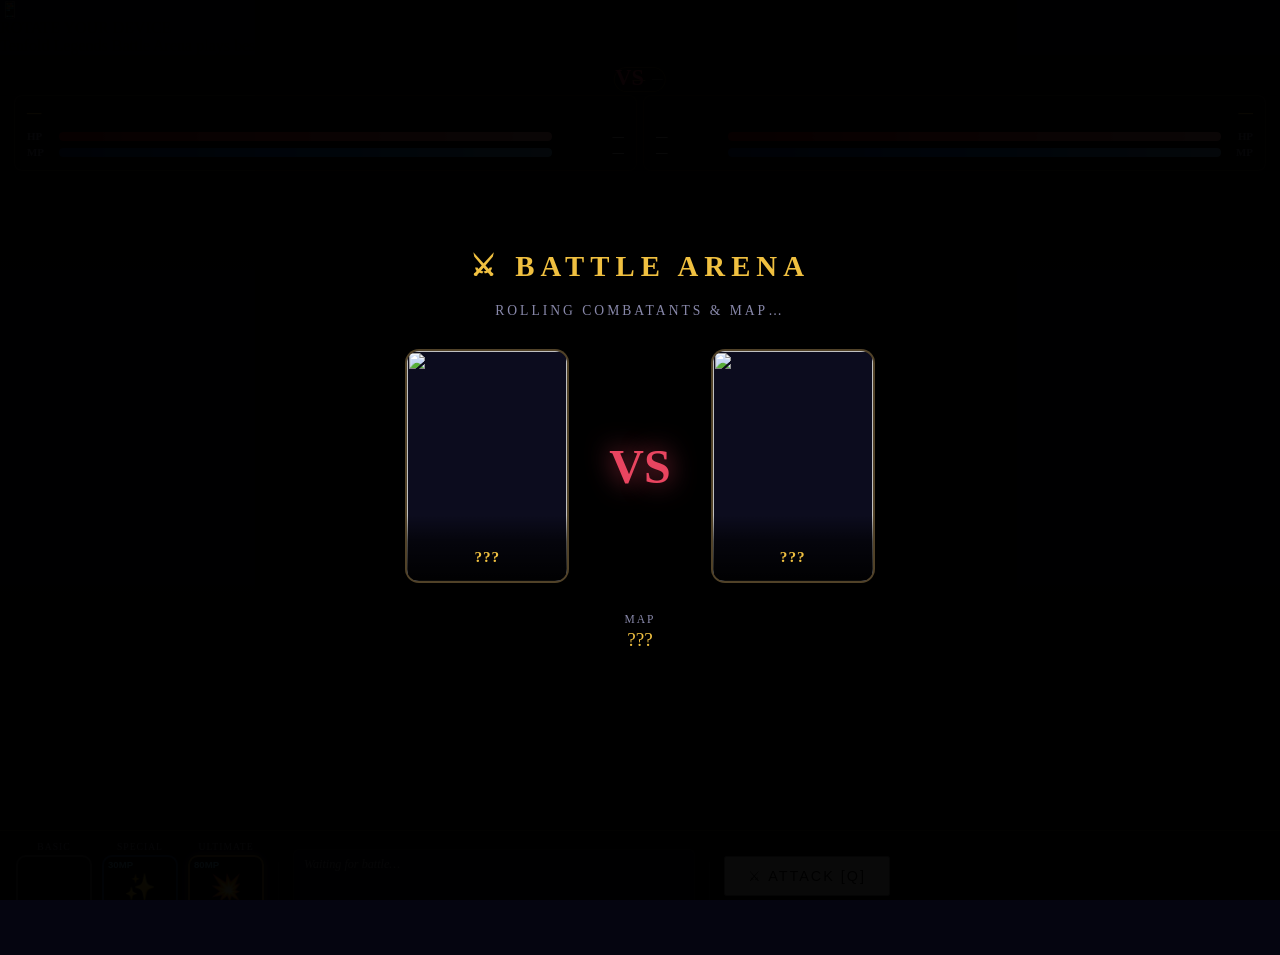
==== battle.html @ 8531fa54 "Create battle.html" ====
<!DOCTYPE html>
<html lang="en">
<head>
<meta charset="UTF-8"/>
<meta name="viewport" content="width=1280"/>
<link rel="manifest" href="manifest.json"/>
<title>Battle Arena — Tenfold Legends</title>
<script>
(function(){
  if (screen.orientation && screen.orientation.lock) {
    screen.orientation.lock('landscape').catch(function(){});
  }
})();
</script>
<link rel="stylesheet" href="style.css"/>
<style>
/* ── PAGE ── */
html,body{margin:0;padding:0;overflow:hidden;height:100%;background:#050510;}
.arena-page{display:flex;flex-direction:column;height:100vh;position:relative;}
/* Prevent iOS bounce / double-tap zoom in game */
html { touch-action: manipulation; -webkit-tap-highlight-color: transparent; }

/* ── ROLL OVERLAY ── */
#roll-overlay{
  position:fixed;top:0;left:0;right:0;bottom:0;
  background:rgba(0,0,0,.96);
  display:flex;flex-direction:column;align-items:center;justify-content:center;gap:20px;
  z-index:9999;
}
.roll-title{font-family:'Cinzel',serif;font-size:1.8rem;font-weight:900;color:#f0c040;letter-spacing:6px;}
.roll-subtitle{font-size:.85rem;color:#8888aa;letter-spacing:3px;}
.roll-fighters{display:flex;align-items:center;gap:40px;margin:10px 0;}

/* Roll card */
.roll-card{
  width:160px;height:230px;border-radius:14px;
  border:2px solid rgba(240,192,64,.3);
  background:#0c0c1e;
  position:relative;overflow:hidden;
  display:flex;flex-direction:column;align-items:center;justify-content:flex-end;
}
.roll-portrait{
  position:absolute;top:0;left:0;width:100%;height:100%;
  object-fit:cover;object-position:top center;display:block;
}
.roll-card-overlay{
  position:relative;z-index:2;width:100%;
  background:linear-gradient(0deg,rgba(0,0,0,.95) 0%,rgba(0,0,0,.6) 60%,transparent 100%);
  padding:30px 8px 12px;text-align:center;
}
.roll-card-emoji{font-size:2rem;display:block;margin-bottom:3px;}
.roll-card-name{font-family:'Cinzel',serif;font-size:.95rem;font-weight:700;color:#f0c040;letter-spacing:1px;}
.roll-card-sub{font-size:.68rem;color:#8888aa;margin-top:3px;}

@keyframes rollSpin{
  0%{border-color:rgba(240,192,64,.1);}
  50%{border-color:#f0c040;box-shadow:0 0 28px rgba(240,192,64,.5);}
  100%{border-color:rgba(240,192,64,.1);}
}
.roll-card.spinning{animation:rollSpin .09s linear infinite;}
.roll-card.settled{border-color:#f0c040;box-shadow:0 0 36px rgba(240,192,64,.55);animation:none;}

.roll-vs{font-family:'Cinzel',serif;font-size:3rem;font-weight:900;color:#e94560;text-shadow:0 0 26px rgba(233,69,96,.8);}

.roll-map-wrap{text-align:center;}
.roll-map-label{font-size:.72rem;color:#8888aa;letter-spacing:2px;text-transform:uppercase;margin-bottom:4px;}
.roll-map-name{font-family:'Cinzel',serif;font-size:1.2rem;color:#f0c040;}
@keyframes mapSpin{0%{opacity:.2;}50%{opacity:1;}100%{opacity:.2;}}
.roll-map-name.spinning{animation:mapSpin .1s linear infinite;}

#roll-start-btn{
  margin-top:8px;padding:14px 40px;
  background:linear-gradient(135deg,#c8960c,#f0c040,#c8960c);
  color:#1a1000;font-family:'Cinzel',serif;font-weight:900;
  font-size:1rem;letter-spacing:3px;border:none;border-radius:8px;
  cursor:pointer;display:none;
  transition:transform .15s,box-shadow .15s;
}
#roll-start-btn:hover{transform:scale(1.05);box-shadow:0 0 28px rgba(240,192,64,.6);}

/* ── STAGE ── */
.arena-stage{position:relative;flex:1;min-height:0;overflow:hidden;}
.arena-bg{position:absolute;inset:0;background-size:cover;background-position:center;}
.arena-bg-overlay{position:absolute;inset:0;background:linear-gradient(0deg,rgba(0,0,0,.85) 0%,rgba(0,0,0,.05) 40%,rgba(0,0,0,.05) 60%,rgba(0,0,0,.6) 100%);}
.map-tag{position:absolute;top:12px;left:50%;transform:translateX(-50%);background:rgba(0,0,0,.75);border:1px solid rgba(240,192,64,.35);border-radius:20px;padding:4px 18px;font-family:'Cinzel',serif;font-size:.78rem;color:#f0c040;letter-spacing:2px;z-index:10;}

/* ── FIGHTERS ── */
.fighters-row{position:absolute;inset:0;display:flex;align-items:flex-end;justify-content:space-between;padding:0 60px 20px;pointer-events:none;}
.fighter{position:relative;display:flex;flex-direction:column;align-items:center;}
.fighter-sprite-wrap{position:relative;width:240px;height:300px;}
/* Facing direction is handled per-hero in JS via facesRight flag — no static override here */
.fighter-sprite{
  position:absolute;top:0;left:0;width:100%;height:100%;
  object-fit:contain;object-position:bottom center;
  filter:drop-shadow(0 8px 30px rgba(0,0,0,.95));display:block;
}
.fighter-sprite-fallback{
  position:absolute;top:0;left:0;width:100%;height:100%;
  display:flex;align-items:center;justify-content:center;
  font-size:7rem;filter:drop-shadow(0 6px 24px rgba(0,0,0,.9));
}

/* Shake applied to the wrap so it never conflicts with the sprite's scaleX flip */
@keyframes hitShake{0%{transform:translateX(0);}20%{transform:translateX(-16px);}40%{transform:translateX(16px);}60%{transform:translateX(-8px);}80%{transform:translateX(8px);}100%{transform:translateX(0);}}
.fighter-sprite-wrap.shake{animation:hitShake .35s ease;}

@keyframes dieFade{to{opacity:0;filter:grayscale(1) brightness(.2);}}
.fighter.player .fighter-sprite.dead{animation:dieFade 1.1s ease forwards;}
.fighter.enemy  .fighter-sprite.dead{animation:dieFade 1.1s ease forwards;}

@keyframes burnGlow{0%,100%{filter:drop-shadow(0 0 10px #ff4500);}50%{filter:drop-shadow(0 0 28px #ff4500) brightness(1.1);}}
@keyframes iceGlow{0%,100%{filter:brightness(.75) hue-rotate(185deg) drop-shadow(0 0 12px #00cfff);}50%{filter:brightness(.85) hue-rotate(185deg) drop-shadow(0 0 28px #00cfff);}}
.fighter-sprite.burning{animation:burnGlow .6s ease-in-out infinite;}
.fighter-sprite.frozen{animation:iceGlow .8s ease-in-out infinite;}

.frozen-overlay{position:absolute;inset:0;background:rgba(0,207,255,.18);border:2px solid rgba(0,207,255,.6);border-radius:8px;pointer-events:none;display:none;}
.frozen-overlay.active{display:block;}

/* ── SKILL FX ── */
.skill-fx{position:absolute;pointer-events:none;z-index:60;width:220px;height:220px;}
.skill-fx img{width:100%;height:100%;object-fit:contain;}
@keyframes impactPop{0%{transform:translate(-50%,-50%) scale(.1);opacity:1;}55%{transform:translate(-50%,-50%) scale(2.4);opacity:.9;}100%{transform:translate(-50%,-50%) scale(3);opacity:0;}}
.impact-burst{position:absolute;pointer-events:none;z-index:65;width:130px;height:130px;border-radius:50%;animation:impactPop .45s ease-out forwards;transform:translate(-50%,-50%);}
@keyframes dmgPop{0%{transform:translateX(-50%) translateY(0) scale(.5);opacity:1;}30%{transform:translateX(-50%) translateY(-40px) scale(1.4);}100%{transform:translateX(-50%) translateY(-100px) scale(.9);opacity:0;}}
.dmg-num{position:absolute;pointer-events:none;z-index:70;font-family:'Cinzel',serif;font-weight:900;font-size:2.6rem;text-shadow:0 2px 10px #000;animation:dmgPop 1.2s ease-out forwards;white-space:nowrap;left:50%;top:20%;}
.dmg-num.crit{font-size:3.2rem;color:#ffdd00!important;}
.dmg-num.heal{color:#44ff99!important;}

/* ── HUD ── */
.hud-top{position:absolute;top:0;left:0;right:0;display:flex;flex-direction:column;align-items:stretch;padding:10px 14px;z-index:20;gap:4px;pointer-events:none;}
.hud-top > div:last-child{display:flex;gap:6px;pointer-events:all;}
.hud-box{background:rgba(4,4,12,.9);border:1px solid rgba(240,192,64,.2);border-radius:8px;padding:8px 12px;flex:1;pointer-events:all;}
.hud-box.enemy-box{text-align:right;}
.hud-hero-name{font-family:'Cinzel',serif;font-size:.9rem;font-weight:800;color:#f0c040;display:flex;align-items:center;gap:6px;}
.hud-box.enemy-box .hud-hero-name{justify-content:flex-end;}
.hud-lv{font-size:.68rem;color:#8888aa;font-family:'Rajdhani',sans-serif;}
.hud-bars{margin-top:5px;}
.hud-bar-row{display:flex;align-items:center;gap:6px;margin-bottom:4px;}
.hud-bar-label{font-size:.68rem;font-weight:700;color:#8888aa;width:26px;text-transform:uppercase;flex-shrink:0;}
.hud-bar-track{flex:1;height:9px;background:rgba(255,255,255,.08);border-radius:4px;overflow:hidden;}
.hud-bar-fill{height:100%;border-radius:4px;transition:width .35s;}
.bar-hp{background:linear-gradient(90deg,#aa0000,#ff4444,#ff9999);}
.bar-mana{background:linear-gradient(90deg,#003399,#0077ff,#66bbff);}
.hud-bar-val{font-size:.72rem;font-weight:700;color:#e8e0d0;min-width:66px;text-align:right;}
.hud-box.enemy-box .hud-bar-row{flex-direction:row-reverse;}
.hud-box.enemy-box .hud-bar-val{text-align:left;}
.hud-box.your-turn{border-color:rgba(240,192,64,.7);box-shadow:0 0 18px rgba(240,192,64,.35);}
.hud-box.enemy-turn{border-color:rgba(233,69,96,.7);box-shadow:0 0 18px rgba(233,69,96,.35);}
.hud-vs{display:flex;flex-direction:row;align-items:center;justify-content:center;gap:8px;padding:2px 0;}
.vs-text{font-family:'Cinzel',serif;font-size:1.4rem;font-weight:900;color:#e94560;text-shadow:0 0 18px rgba(233,69,96,.7);line-height:1;}
.turn-text{font-size:.68rem;color:#8888aa;letter-spacing:2px;text-transform:uppercase;}
.status-badges{display:flex;gap:4px;margin-top:4px;flex-wrap:wrap;}
.status-badge{font-size:.62rem;font-weight:700;padding:2px 6px;border-radius:12px;border:1px solid currentColor;}
.sb-burn{color:#ff4500;background:rgba(255,69,0,.12);}
.sb-freeze{color:#00cfff;background:rgba(0,207,255,.12);}
.sb-paralyzed{color:#ffe600;background:rgba(255,230,0,.12);}
.sb-guard{color:#c0c0c0;background:rgba(192,192,192,.12);}

/* ── CONTROLS ── */
.controls-wrap{flex-shrink:0;background:rgba(4,4,12,.97);border-top:1px solid rgba(240,192,64,.2);padding:10px 16px;display:flex;align-items:center;gap:14px;z-index:30;}
.skills-wrap{display:flex;gap:10px;align-items:flex-start;}
.skill-slot{display:flex;flex-direction:column;align-items:center;gap:3px;}
.skill-slot-label{font-size:.6rem;color:#8888aa;letter-spacing:1px;text-transform:uppercase;}

.skill-btn{
  position:relative;width:76px;height:76px;border-radius:10px;
  border:2px solid rgba(240,192,64,.3);cursor:pointer;
  overflow:hidden;background:rgba(0,0,0,.7);padding:0;flex-shrink:0;
  transition:all .18s;
}
.skill-btn:hover:not(:disabled){border-color:#f0c040;box-shadow:0 0 20px rgba(240,192,64,.5);transform:scale(1.08);}
.skill-btn:disabled{opacity:.35;cursor:not-allowed;}
.skill-btn.basic-s{border-color:rgba(160,160,160,.45);}
.skill-btn.special-s{border-color:rgba(60,130,255,.55);}
.skill-btn.ultimate-s{border-color:rgba(240,192,64,.7);box-shadow:0 0 12px rgba(240,192,64,.2);}
.skill-btn.story-locked{border-color:rgba(255,255,255,.12)!important;box-shadow:none!important;filter:grayscale(1) brightness(.55);cursor:not-allowed;}
.skill-lock-overlay{position:absolute;inset:0;background:rgba(0,0,0,.72);display:flex;flex-direction:column;align-items:center;justify-content:center;gap:2px;border-radius:8px;z-index:7;pointer-events:none;}
.skill-lock-overlay span{font-size:1.3rem;line-height:1;}
.skill-lock-overlay small{font-size:.45rem;color:#ffcc55;font-weight:700;letter-spacing:.5px;text-align:center;line-height:1.3;padding:0 4px;}

/* Icon fills entire button */
.skill-btn .sk-icon{position:absolute;top:0;left:0;width:100%;height:100%;object-fit:cover;display:block;z-index:1;}
/* Fallback shown when no icon */
.skill-btn-fb{position:absolute;top:0;left:0;width:100%;height:100%;display:flex;flex-direction:column;align-items:center;justify-content:center;gap:2px;font-size:1.6rem;z-index:1;}
.skill-btn-fb small{font-size:.55rem;color:#f0c040;font-weight:700;}
/* Overlays sit above icon */
.skill-cd-overlay{position:absolute;inset:0;background:rgba(0,0,0,.78);display:flex;align-items:center;justify-content:center;font-size:1.8rem;font-weight:900;color:#fff;border-radius:8px;z-index:5;}
.skill-key-hint{position:absolute;bottom:2px;right:4px;font-size:.62rem;font-weight:900;color:#f0c040;text-shadow:0 1px 3px #000;z-index:6;}
.skill-mana-cost{position:absolute;top:2px;left:4px;font-size:.6rem;font-weight:700;color:#66ccff;text-shadow:0 1px 3px #000;z-index:6;}
.skill-name-tag{font-size:.58rem;color:rgba(255,255,255,.55);text-align:center;max-width:76px;white-space:nowrap;overflow:hidden;text-overflow:ellipsis;margin-top:1px;}

.ctrl-divider{width:1px;height:62px;background:rgba(255,255,255,.08);flex-shrink:0;}
.battle-log{flex:1;max-width:380px;min-width:180px;height:76px;overflow-y:auto;padding:5px 10px;background:rgba(255,255,255,.025);border:1px solid rgba(255,255,255,.07);border-radius:6px;font-size:.76rem;line-height:1.6;}
.battle-log p{margin:0;}
.battle-log .lp{color:#f0c040;}
.battle-log .le{color:#ff8888;}
.battle-log .ls{color:#8888aa;font-style:italic;}
.battle-log .lh{color:#44ff99;}
.action-area{display:flex;flex-direction:column;gap:6px;flex-shrink:0;}
#btn-attack{padding:10px 22px;font-size:.9rem;letter-spacing:2px;}
.btn-flee{padding:6px 18px;font-size:.78rem;background:transparent;border:1px solid rgba(255,255,255,.1);color:#8888aa;cursor:pointer;border-radius:4px;transition:all .2s;font-family:'Rajdhani',sans-serif;font-weight:600;letter-spacing:1px;text-transform:uppercase;}
.btn-flee:hover{border-color:#e94560;color:#e94560;}

/* ── RESULT OVERLAY ── */
#result-overlay{
  position:fixed;top:0;left:0;right:0;bottom:0;
  background:rgba(0,0,0,.92);
  display:flex;flex-direction:column;align-items:center;justify-content:center;
  z-index:9998;opacity:0;pointer-events:none;transition:opacity .5s;
}
#result-overlay.show{opacity:1;pointer-events:all;}
@keyframes resultIn{from{transform:scale(.6) translateY(-30px);opacity:0;}to{transform:scale(1) translateY(0);opacity:1;}}
.result-box{animation:resultIn .5s cubic-bezier(.3,1.5,.5,1) forwards;text-align:center;}
.result-label{font-family:'Cinzel',serif;font-size:6rem;font-weight:900;line-height:1;letter-spacing:10px;}
.result-label.win{background:linear-gradient(135deg,#a06800,#f0c040,#fff8dc,#f0c040,#a06800);-webkit-background-clip:text;-webkit-text-fill-color:transparent;background-clip:text;}
.result-label.lose{background:linear-gradient(135deg,#600000,#e94560,#ff9090);-webkit-background-clip:text;-webkit-text-fill-color:transparent;background-clip:text;}
.result-sub{font-family:'Cinzel',serif;font-size:1rem;color:#8888aa;letter-spacing:5px;margin:6px 0 16px;}
.result-pts{font-family:'Cinzel',serif;font-size:1.5rem;color:#f0c040;margin-bottom:8px;}
.result-pts span{font-size:2.5rem;}
.result-hero-info{font-size:.85rem;color:#8888aa;margin-bottom:26px;letter-spacing:1px;}
.result-btns{display:flex;gap:14px;justify-content:center;}
.rbtn{padding:12px 28px;font-family:'Cinzel',serif;font-weight:700;letter-spacing:2px;font-size:.9rem;border:none;border-radius:6px;cursor:pointer;transition:all .2s;}
.rbtn.gold{background:linear-gradient(135deg,#c8960c,#f0c040);color:#1a1000;}
.rbtn.ghost{background:rgba(255,255,255,.06);border:1px solid rgba(255,255,255,.15);color:#e8e0d0;}
.rbtn:hover{transform:translateY(-2px);}

@keyframes lvlUp{0%{opacity:0;transform:translateX(-50%) scale(.5);}60%{opacity:1;transform:translateX(-50%) scale(1.2) translateY(-8px);}100%{opacity:0;transform:translateX(-50%) scale(1) translateY(-55px);}}
.lvl-up-notif{position:absolute;bottom:290px;left:50%;transform:translateX(-50%);font-family:'Cinzel',serif;font-size:1.3rem;color:#f0c040;text-shadow:0 0 20px #f0c040;white-space:nowrap;pointer-events:none;z-index:80;animation:lvlUp 1.8s ease forwards;}

/* ══ MOBILE OVERRIDES ══════════════════════════════════════ */

/* ── ROLL OVERLAY — mobile ── */
@media (max-width: 600px) {
  #roll-overlay { gap: 12px; padding: 20px 14px; justify-content: flex-start; padding-top: 40px; overflow-y: auto; }
  .roll-title { font-size: 1.2rem; letter-spacing: 3px; }
  .roll-subtitle { font-size: 0.75rem; letter-spacing: 2px; }
  .roll-fighters { gap: 16px; }
  .roll-card { width: 120px; height: 175px; border-radius: 10px; }
  .roll-vs { font-size: 2rem; }
  .roll-card-name { font-size: 0.82rem; }
  .roll-card-sub  { font-size: 0.6rem; }
  .roll-map-name  { font-size: 1rem; }
  #roll-start-btn { padding: 12px 28px; font-size: 0.88rem; letter-spacing: 2px; margin-top: 4px; }
}

@media (max-width: 400px) {
  .roll-card { width: 100px; height: 148px; }
  .roll-fighters { gap: 10px; }
  .roll-vs { font-size: 1.6rem; }
}

/* ── HUD — mobile: stack into 2-row layout ── */
@media (max-width: 700px) {
  .hud-top {
    flex-direction: column;
    gap: 0;
    padding: 6px 8px 4px;
  }
  /* Row 1: player box left, enemy box right, side by side */
  .hud-top { flex-wrap: wrap; }
  .hud-box      { min-width: 0; flex: 1; padding: 5px 8px; border-radius: 6px; }
  .hud-box.enemy-box { text-align: right; }
  .hud-vs       { order: -1; width: 100%; flex-direction: row;
                  justify-content: center; gap: 8px; padding: 0 0 4px; }
  .vs-text      { font-size: 1.1rem; }
  .turn-text    { font-size: 0.6rem; letter-spacing: 1px; }
  .hud-hero-name{ font-size: 0.75rem; }
  .hud-lv       { font-size: 0.6rem; }
  .hud-bar-row  { margin-bottom: 2px; }
  .hud-bar-track{ height: 7px; }
  .hud-bar-val  { font-size: 0.62rem; min-width: 52px; }
  .hud-bar-label{ font-size: 0.6rem; width: 22px; }
  .status-badges{ gap: 3px; margin-top: 2px; }
  .status-badge { font-size: 0.55rem; padding: 1px 4px; }
}

/* ── FIGHTERS — shrink sprites on mobile ── */
@media (max-width: 700px) {
  .fighters-row { padding: 0 16px 10px; }
  .fighter-sprite-wrap { width: 160px; height: 200px; }
}
@media (max-width: 480px) {
  .fighters-row { padding: 0 6px 8px; }
  .fighter-sprite-wrap { width: 120px; height: 155px; }
  .map-tag { font-size: 0.65rem; padding: 3px 12px; top: 8px; }
  .dmg-num { font-size: 1.8rem; }
  .dmg-num.crit { font-size: 2.2rem; }
}

/* ── CONTROLS — mobile: 2-row layout ── */
@media (max-width: 700px) {
  .controls-wrap {
    flex-wrap: wrap;
    padding: 8px 10px;
    gap: 8px;
  }
  /* Row 1: skill buttons fill the width */
  .skills-wrap {
    order: 1;
    width: 100%;
    justify-content: center;
    gap: 8px;
  }
  /* Row 2: log + action buttons side by side */
  .battle-log {
    order: 2;
    flex: 1;
    min-width: 0;
    max-width: none;
    height: 58px;
    font-size: 0.7rem;
  }
  .action-area {
    order: 2;
    flex-direction: row;
    gap: 6px;
    align-items: center;
  }
  #btn-attack { padding: 8px 14px; font-size: 0.8rem; letter-spacing: 1px; }
  .btn-flee   { padding: 8px 12px; font-size: 0.72rem; }
  .ctrl-divider { display: none; }

  /* Skill buttons: larger touch target, equal size */
  .skill-btn { width: 68px; height: 68px; }
  .skill-slot-label { font-size: 0.55rem; }
  .skill-name-tag   { font-size: 0.52rem; max-width: 68px; }
  .skill-key-hint   { font-size: 0.55rem; }
  .skill-mana-cost  { font-size: 0.52rem; }
  .skill-cd-overlay { font-size: 1.4rem; }
}

@media (max-width: 420px) {
  .skill-btn { width: 60px; height: 60px; border-radius: 8px; }
  .skills-wrap { gap: 6px; }
  #btn-attack { padding: 7px 10px; font-size: 0.75rem; }
  .battle-log { height: 52px; font-size: 0.65rem; }
  .controls-wrap { padding: 6px 8px; }
}

/* ── RESULT OVERLAY — mobile ── */
@media (max-width: 600px) {
  .result-label   { font-size: 3.5rem; letter-spacing: 5px; }
  .result-sub     { font-size: 0.82rem; letter-spacing: 2px; }
  .result-pts     { font-size: 1.1rem; }
  .result-pts span{ font-size: 1.8rem; }
  .result-hero-info { font-size: 0.75rem; }
  .result-btns    { flex-wrap: wrap; gap: 8px; justify-content: center; }
  .rbtn           { padding: 10px 18px; font-size: 0.82rem; }
}

@media (max-width: 400px) {
  .result-label   { font-size: 2.8rem; letter-spacing: 3px; }
  .rbtn           { padding: 9px 14px; font-size: 0.78rem; flex: 1; min-width: 120px; }
}
</style>
</head>
<body>

<!-- ══ ROTATE PROMPT (mobile portrait only) ══ -->
<div class="rotate-prompt" id="rotate-prompt">
  <div class="rotate-icon">📱</div>
  <div class="rotate-title">ROTATE YOUR DEVICE</div>
  <div class="rotate-sub">Tenfold Legends Battle Arena plays best in <strong style="color:var(--gold);">landscape mode</strong>. Please rotate your phone to continue.</div>
</div>

<!-- ══ ROLL OVERLAY (fixed, outside arena-page) ══ -->
<div id="roll-overlay">
  <div class="roll-title">⚔ BATTLE ARENA</div>
  <div class="roll-subtitle" id="roll-status">ROLLING COMBATANTS &amp; MAP…</div>

  <div class="roll-fighters">
    <!-- Player card -->
    <div class="roll-card spinning" id="roll-player">
      <img class="roll-portrait" id="roll-p-img" src="" alt=""/>
      <div class="roll-card-overlay">
        <span id="roll-p-emoji" class="roll-card-emoji"></span>
        <div  id="roll-p-name"  class="roll-card-name">???</div>
        <div  id="roll-p-sub"   class="roll-card-sub"></div>
      </div>
    </div>

    <div class="roll-vs">VS</div>

    <!-- Enemy card -->
    <div class="roll-card spinning" id="roll-enemy">
      <img class="roll-portrait" id="roll-e-img" src="" alt=""/>
      <div class="roll-card-overlay">
        <span id="roll-e-emoji" class="roll-card-emoji"></span>
        <div  id="roll-e-name"  class="roll-card-name">???</div>
        <div  id="roll-e-sub"   class="roll-card-sub"></div>
      </div>
    </div>
  </div>

  <div class="roll-map-wrap">
    <div class="roll-map-label">MAP</div>
    <div class="roll-map-name spinning" id="roll-map">???</div>
  </div>

  <button id="roll-start-btn" onclick="startBattle()">⚔ FIGHT!</button>
</div>

<!-- ══ RESULT OVERLAY (fixed, outside arena-page) ══ -->
<div id="result-overlay">
  <div class="result-box">
    <div class="result-label" id="result-label">WIN</div>
    <div class="result-sub"   id="result-sub">Victory!</div>
    <div class="result-pts"><span id="result-pts-num">+100</span> POINTS</div>
    <div class="result-hero-info" id="result-hero-info"></div>
    <div class="result-btns" id="result-btns">
      <button class="rbtn gold"  onclick="location.reload()">⚔ PLAY AGAIN</button>
      <button class="rbtn ghost" onclick="location.href='dashboard.html'">🏠 Dashboard</button>
      <button class="rbtn ghost" onclick="location.href='leaderboard.html'">🏆 Leaderboard</button>
    </div>
  </div>
</div>

<!-- ══ ARENA PAGE ══ -->
<div class="arena-page">

  <!-- STAGE -->
  <div class="arena-stage" id="arena-stage">
    <div class="arena-bg"         id="arena-bg"></div>
    <div class="arena-bg-overlay"></div>
    <div class="map-tag"          id="map-tag">—</div>

    <!-- HUD -->
    <div class="hud-top">
      <div class="hud-vs">
        <div class="vs-text">VS</div>
        <div class="turn-text" id="turn-text">—</div>
      </div>
      <div style="display:flex;gap:6px;width:100%;">
      <div class="hud-box" id="hud-player">
        <div class="hud-hero-name" id="hud-p-name">—</div>
        <div class="status-badges" id="p-status"></div>
        <div class="hud-bars">
          <div class="hud-bar-row">
            <div class="hud-bar-label">HP</div>
            <div class="hud-bar-track"><div class="hud-bar-fill bar-hp"   id="p-hp-bar"  style="width:100%"></div></div>
            <div class="hud-bar-val"  id="p-hp-val">—</div>
          </div>
          <div class="hud-bar-row">
            <div class="hud-bar-label">MP</div>
            <div class="hud-bar-track"><div class="hud-bar-fill bar-mana" id="p-mp-bar"  style="width:100%"></div></div>
            <div class="hud-bar-val"  id="p-mp-val">—</div>
          </div>
        </div>
      </div>

      <div class="hud-box enemy-box" id="hud-enemy">
        <div class="hud-hero-name" id="hud-e-name">—</div>
        <div class="status-badges" id="e-status" style="justify-content:flex-end;display:flex;"></div>
        <div class="hud-bars">
          <div class="hud-bar-row">
            <div class="hud-bar-label">HP</div>
            <div class="hud-bar-track"><div class="hud-bar-fill bar-hp"   id="e-hp-bar"  style="width:100%"></div></div>
            <div class="hud-bar-val"  id="e-hp-val">—</div>
          </div>
          <div class="hud-bar-row">
            <div class="hud-bar-label">MP</div>
            <div class="hud-bar-track"><div class="hud-bar-fill bar-mana" id="e-mp-bar"  style="width:100%"></div></div>
            <div class="hud-bar-val"  id="e-mp-val">—</div>
          </div>
        </div>
      </div>
      </div><!-- /hud row -->
    </div>

    <!-- FIGHTERS -->
    <div class="fighters-row">
      <div class="fighter player" id="fighter-player">
        <div class="fighter-sprite-wrap" id="p-wrap">
          <div class="frozen-overlay" id="p-frozen"></div>
        </div>
      </div>
      <div class="fighter enemy" id="fighter-enemy">
        <div class="fighter-sprite-wrap" id="e-wrap">
          <div class="frozen-overlay" id="e-frozen"></div>
        </div>
      </div>
    </div>
  </div><!-- /arena-stage -->

  <!-- CONTROLS -->
  <div class="controls-wrap">
    <div class="skills-wrap">
      <div class="skill-slot">
        <div class="skill-slot-label">Basic</div>
        <button class="skill-btn basic-s" id="btn-basic" onclick="useSkill('basic')">
          <div class="skill-btn-fb" id="fb-basic"><span>⚔</span><small>BASIC</small></div>
          <span class="skill-key-hint">Q</span>
        </button>
        <div class="skill-name-tag" id="name-basic">—</div>
      </div>
      <div class="skill-slot">
        <div class="skill-slot-label">Special</div>
        <button class="skill-btn special-s" id="btn-special" onclick="useSkill('special')">
          <div class="skill-btn-fb" id="fb-special"><span>✨</span><small>SPECIAL</small></div>
          <span class="skill-mana-cost" id="cost-special">30MP</span>
          <span class="skill-key-hint">W</span>
        </button>
        <div class="skill-name-tag" id="name-special">—</div>
      </div>
      <div class="skill-slot">
        <div class="skill-slot-label">Ultimate</div>
        <button class="skill-btn ultimate-s" id="btn-ultimate" onclick="useSkill('ultimate')">
          <div class="skill-btn-fb" id="fb-ultimate"><span>💥</span><small>ULTIMATE</small></div>
          <span class="skill-mana-cost" id="cost-ultimate">80MP</span>
          <span class="skill-key-hint">E</span>
        </button>
        <div class="skill-name-tag" id="name-ultimate">—</div>
      </div>
    </div>
    <div class="ctrl-divider"></div>
    <div class="battle-log" id="battle-log"><p class="ls">Waiting for battle…</p></div>
    <div class="ctrl-divider"></div>
    <div class="action-area">
      <button class="btn btn-gold" id="btn-attack" onclick="useAttack()">⚔ ATTACK [Q]</button>
      <button class="btn-flee"     onclick="fleeBattle()">↩ Flee</button>
    </div>
  </div>

</div><!-- /arena-page -->

<script src="game.js"></script>
<script>
'use strict';

// ── MOBILE VIEWPORT HEIGHT FIX (iOS Safari address bar) ──────
function setVh() {
  document.documentElement.style.setProperty('--vh', window.innerHeight * 0.01 + 'px');
}
setVh();
window.addEventListener('resize', setVh);
// Apply to arena-page height via inline style when needed
document.addEventListener('DOMContentLoaded', () => {
  const page = document.querySelector('.arena-page');
  if (page) page.style.height = 'calc(var(--vh, 1vh) * 100)';
});

// ── PORTRAIT LOCK (battle page — blocking) ────────────────────
(function() {
  const prompt = document.getElementById('rotate-prompt');
  if (!prompt) return;

  function isMobile() {
    return window.innerWidth <= 900 || 'ontouchstart' in window;
  }
  function isPortrait() {
    if (screen.orientation && screen.orientation.type) {
      return screen.orientation.type.startsWith('portrait');
    }
    return window.innerHeight > window.innerWidth;
  }
  function checkOrientation() {
    if (isMobile() && isPortrait()) {
      prompt.classList.add('show');
      document.body.style.overflow = 'hidden';
    } else {
      prompt.classList.remove('show');
      document.body.style.overflow = '';
    }
  }

  // Fire immediately — no delay, no portrait flash
  checkOrientation();
  window.addEventListener('resize', checkOrientation);
  window.addEventListener('orientationchange', () => setTimeout(checkOrientation, 150));
  if (screen.orientation) {
    screen.orientation.addEventListener('change', () => setTimeout(checkOrientation, 150));
  }
})();

// ── AUTO LOGIN (no redirect on file://) ──────────────────────
Game.loadUser();
if (!Game.user) {
  Game.login({ userID:'demo', username:'Player', totalScore:0, sessionID:'local' });
}
const user = Game.user;

// ── ENSURE HERO SELECTED ─────────────────────────────────────
(function() {
  let h = Game.getSelectedHero();
  if (!h || !HEROES[h]) {
    Game.selectHero('aeron');
  }
})();



// ── MAPS ─────────────────────────────────────────────────────
const MAPS = [
  { name:'Flame Sanctum',    bg:'Sprite/Aeron/1background.png' },
  { name:'Ashen Wasteland',  bg:'Sprite/Aeron/2background.png' },
  { name:'Inferno Forge',    bg:'Sprite/Aeron/3background.png' },
  { name:'Phoenix Crater',   bg:'Sprite/Aeron/4background.png' },
  { name:'Frozen Tundra',    bg:'Sprite/Lyra/background1.png'  },
  { name:'Crystal Glacier',  bg:'Sprite/Lyra/background2.png'  },
  { name:'Frostbite Valley', bg:'Sprite/Lyra/background3.png'  },
  { name:'Thunder Plains',   bg:'Sprite/Kael/background1.png'  },
  { name:'Storm Peak',       bg:'Sprite/Kael/background2.png'  },
  { name:'Crumbled Canyon',  bg:'Sprite/Riven/background1.png' },
  { name:'Earthen Ruins',    bg:'Sprite/Riven/background2.png' },
  { name:'Moonlit Shrine',   bg:'Sprite/Selene/background1.png'},
  { name:'Celestial Peaks',  bg:'Sprite/Selene/background2.png'},
  { name:'Starfall Glade',   bg:'Sprite/Selene/background3.png'},
  { name:'Shadow Alley',     bg:'Sprite/Draven/background1.png'},
  { name:'Crimson District', bg:'Sprite/Draven/background2.png'},
  { name:'Dark Sanctum',     bg:'Sprite/Draven/background3.png'},
  { name:'Phantom Ridge',    bg:'Sprite/Draven/background4.png'},
  { name:'Night Citadel',    bg:'Sprite/Draven/background5.png'},
  { name:'Coral Depths',     bg:'Sprite/Mira/background1.png'  },
  { name:'Tidal Cavern',     bg:'Sprite/Mira/background2.png'  },
  { name:'Sunken Temple',    bg:'Sprite/Mira/background3.png'  },
  { name:'Ocean Abyss',      bg:'Sprite/Mira/background4.png'  },
  { name:'Stormy Shores',    bg:'Sprite/Mira/background5.png'  },
  { name:'Iron Fortress',    bg:'Sprite/Brutus/background1.png'},
  { name:'Steel Ramparts',   bg:'Sprite/Brutus/background2.png'},
  { name:'Siege Grounds',    bg:'Sprite/Brutus/background3.png'},
  { name:'War Throne',       bg:'Sprite/Brutus/background4.png'},
  { name:'Gale Peak',        bg:'Sprite/Orion/background1.png' },
  { name:'Stormwind Ridge',  bg:'Sprite/Orion/background2.png' },
  { name:'Tempest Hollow',   bg:'Sprite/Orion/background3.png' },
  { name:'Arcane Sanctum',   bg:'Sprite/Elysia/background1.png'},
  { name:'Celestial Spire',  bg:'Sprite/Elysia/background2.png'},
  { name:'Starlight Realm',  bg:'Sprite/Elysia/background3.png'},
];

// ── BATTLE STATE ─────────────────────────────────────────────
let B = {};
let rollPlayerHeroId, rollEnemyHeroId, rollMap;

// ── $ HELPER ─────────────────────────────────────────────────
const $ = id => document.getElementById(id);

// ── ENTITY HELPER — hero or story monster ────────────────────
function getEntity(id) {
  return HEROES[id] || STORY_ENEMIES[id] || null;
}

// ── INIT BATTLE STATE ────────────────────────────────────────
function initBattleState(pId, eId, mapObj, pLv, eLv) {
  const pH = getEntity(pId), eH = getEntity(eId);
  const pS = getScaledStats(pId, pLv), eS = getScaledStats(eId, eLv);
  B = {
    mode:    safeSessionStorage.getItem('tenfold_battle_mode')    || 'arena',
    chapter: +safeSessionStorage.getItem('tenfold_battle_chapter') || 0,
    stage:   +safeSessionStorage.getItem('tenfold_battle_stage')   || 0,
    playerHeroId:pId, enemyHeroId:eId, map:mapObj,
    pHero:pH, pMaxHp:pS.hp, pHp:pS.hp, pMaxMp:100, pMp:100,
    pAtk:pS.atk, pDef:pS.def, pSpd:pS.spd, pCrit:pS.crit, pLevel:pLv,
    pBurning:0, pFrozen:0, pParalyzed:0, pGuard:false, pBoost:0,
    pCD:{basic:0,special:0,ultimate:0},
    eHero:eH, eMaxHp:eS.hp, eHp:eS.hp, eMaxMp:100, eMp:100,
    eAtk:eS.atk, eDef:eS.def, eSpd:eS.spd, eCrit:eS.crit, eLevel:eLv,
    eBurning:0, eFrozen:0, eParalyzed:0, eGuard:false, eBoost:0,
    eCD:{basic:0,special:0,ultimate:0},
    turn:'player', over:false, turnCount:0, locked:false,
  };
}

// ── SPRITE FLIP HELPER ───────────────────────────────────────
// Player is on the LEFT  → needs to face RIGHT
// Enemy  is on the RIGHT → needs to face LEFT
// facesRight=true  → sprite naturally faces right
//   player: no flip (scaleX 1)   enemy: flip (scaleX -1)
// facesRight=false → sprite naturally faces left
//   player: flip (scaleX -1)     enemy: no flip (scaleX 1)
function getSpriteFlip(who, heroId, state) {
  const entity = getEntity(heroId);
  // Per-sprite flip override (e.g. ash_wolf has inconsistent sprite directions)
  if (entity && entity.flipStates && state && state in entity.flipStates) {
    const facesRight = entity.flipStates[state];
    if (who === 'player') return facesRight ?  1 : -1;
    else                  return facesRight ? -1 :  1;
  }
  const facesRight = entity ? entity.facesRight !== false : true;
  if (who === 'player') return facesRight ?  1 : -1;
  else                  return facesRight ? -1 :  1;
}

// ── BUILD FIGHTER SPRITE ─────────────────────────────────────
function buildSprite(who, heroId) {
  const wrapId = who === 'player' ? 'p-wrap' : 'e-wrap';
  const sprId  = who === 'player' ? 'p-sprite' : 'e-sprite';
  const wrap   = $(wrapId);
  const h      = getEntity(heroId);
  const frozen = wrap.querySelector('.frozen-overlay');

  wrap.querySelectorAll('.fighter-sprite,.fighter-sprite-fallback').forEach(el => el.remove());

  const idleSrc = h.sprites && h.sprites.idle;
  const flip    = getSpriteFlip(who, heroId, 'idle');
  if (idleSrc) {
    const img = document.createElement('img');
    img.className = 'fighter-sprite';
    img.id  = sprId;
    img.alt = h.name;
    img.src = idleSrc;
    img.style.transform = `scaleX(${flip})`;
    img.onerror = () => { img.remove(); addFallback(wrap, who, heroId, h, frozen, sprId); };
    wrap.insertBefore(img, frozen);
  } else {
    addFallback(wrap, who, heroId, h, frozen, sprId);
  }
}

function addFallback(wrap, who, heroId, h, frozen, sprId) {
  const fb = document.createElement('div');
  fb.className   = 'fighter-sprite-fallback';
  fb.id          = sprId;
  fb.textContent = ELEMENT_ICONS[h.element] || '⚔';
  fb.style.transform = `scaleX(${getSpriteFlip(who, heroId, 'idle')})`;
  wrap.insertBefore(fb, frozen);
}

function setSprite(who, state) {
  const heroId = who === 'player' ? B.playerHeroId : B.enemyHeroId;
  const h  = getEntity(heroId);
  const el = $(who === 'player' ? 'p-sprite' : 'e-sprite');
  if (!el || el.tagName !== 'IMG') return;
  const src = (h.sprites && h.sprites[state]) || (h.sprites && h.sprites.idle) || '';
  if (src) {
    el.src = src;
    // Re-apply the correct flip per state
    el.style.transform = `scaleX(${getSpriteFlip(who, heroId, state)})`;
  }
}

// ── LOAD SKILL ICONS ─────────────────────────────────────────
function loadSkillIcons(heroId) {
  const h = getEntity(heroId);
  ['basic','special','ultimate'].forEach(type => {
    const sk   = h.skills[type];
    const btn  = $(`btn-${type}`);
    const fb   = $(`fb-${type}`);
    const ntag = $(`name-${type}`);
    if (ntag) ntag.textContent = sk.name;
    if (type !== 'basic') {
      const c = $(`cost-${type}`);
      if (c) c.textContent = sk.manaCost + 'MP';
    }
    btn.title = `${sk.name} — ${sk.desc}`;
    btn.querySelectorAll('img.sk-icon').forEach(i => i.remove());
    if (sk.icon) {
      const img = document.createElement('img');
      img.className = 'sk-icon';
      img.alt = sk.name;
      img.src = sk.icon;
      img.onload  = () => { if (fb) fb.style.display = 'none'; };
      img.onerror = () => { img.remove(); if (fb) fb.style.display = 'flex'; };
      btn.insertBefore(img, btn.firstChild);
    }
  });
}

// ── HUD ──────────────────────────────────────────────────────
function renderHUD() {
  $('hud-p-name').innerHTML = `${B.pHero.name} <span class="hud-lv">Lv ${B.pLevel}</span>`;
  $('hud-e-name').innerHTML = `${B.eHero.name} <span class="hud-lv">Lv ${B.eLevel}</span>`;
  updateBar('p-hp-bar','p-hp-val', B.pHp, B.pMaxHp, true);
  updateBar('p-mp-bar','p-mp-val', B.pMp, B.pMaxMp, false);
  updateBar('e-hp-bar','e-hp-val', B.eHp, B.eMaxHp, true);
  updateBar('e-mp-bar','e-mp-val', B.eMp, B.eMaxMp, false);
  $('hud-player').className = 'hud-box' + (B.turn==='player' ? ' your-turn' : '');
  $('hud-enemy').className  = 'hud-box enemy-box' + (B.turn==='enemy' ? ' enemy-turn' : '');
  $('turn-text').textContent = B.turn==='player' ? 'YOUR TURN' : 'ENEMY TURN';
  renderStatus('p-status', B.pBurning, B.pFrozen, B.pParalyzed, B.pGuard);
  renderStatus('e-status', B.eBurning, B.eFrozen, B.eParalyzed, B.eGuard);
  $('p-frozen').className = 'frozen-overlay' + (B.pFrozen > 0 ? ' active' : '');
  $('e-frozen').className = 'frozen-overlay' + (B.eFrozen > 0 ? ' active' : '');
  updateSkillBtns();
}

function updateBar(barId, valId, cur, max, isHp) {
  const pct = Math.max(0, Math.min(100, cur/max*100));
  const el  = $(barId); if (!el) return;
  el.style.width = pct + '%';
  const vl = $(valId); if (vl) vl.textContent = `${Math.max(0,Math.floor(cur))} / ${max}`;
  if (isHp) {
    if (pct < 25)      el.style.background = 'linear-gradient(90deg,#660000,#cc0000,#ff2222)';
    else if (pct < 50) el.style.background = 'linear-gradient(90deg,#884400,#ee6600,#ffaa44)';
    else               el.style.background = 'linear-gradient(90deg,#aa0000,#ff4444,#ff9999)';
  }
}

function renderStatus(elId, burn, freeze, paralyzed, guard) {
  const el = $(elId); if (!el) return;
  el.innerHTML =
    (burn      > 0 ? `<span class="status-badge sb-burn">🔥 Burn ${burn}</span>`          : '') +
    (freeze    > 0 ? `<span class="status-badge sb-freeze">❄ Frozen ${freeze}</span>`      : '') +
    (paralyzed > 0 ? `<span class="status-badge sb-paralyzed">⚡ Paralyzed ${paralyzed}</span>` : '') +
    (guard         ? `<span class="status-badge sb-guard">🛡 Guard</span>`                  : '');
}

function updateSkillBtns() {
  const isStory  = B.mode === 'story';
  const skillUL  = isStory ? null :
    JSON.parse(safeLocalStorage.getItem('tenfold_skills_' + (Game.user && Game.user.userID || 'demo')) || '{}');

  // In arena mode, a skill is playable only if it has been unlocked via story progress.
  // Basic is gated behind ch1 stage1, special stage3, ultimate stage4.
  // In story mode skills are always available (no gating during the story battles themselves).
  function isSkillPlayable(type) {
    if (isStory) return true;
    const heroId  = B.playerHeroId;
    const unlocked = (skillUL && skillUL[heroId]) ? skillUL[heroId] : [];
    return unlocked.includes(type);
  }

  // Hint shown beneath each locked skill
  const SKILL_HINTS = {
    basic:    'Clear Ch.1 Stage 1',
    special:  'Clear Ch.1 Stage 3',
    ultimate: 'Clear Ch.1 Stage 4',
  };

  ['basic','special','ultimate'].forEach(t => {
    const btn = $(`btn-${t}`); if (!btn) return;
    const sk  = B.pHero.skills[t];
    const cd  = B.pCD[t];
    const noMp = sk.manaCost > 0 && B.pMp < sk.manaCost;
    const storyLocked = !isSkillPlayable(t);

    // Toggle story-locked class and overlay
    btn.classList.toggle('story-locked', storyLocked);
    let lockEl = btn.querySelector('.skill-lock-overlay');
    if (storyLocked) {
      if (!lockEl) {
        lockEl = document.createElement('div');
        lockEl.className = 'skill-lock-overlay';
        btn.appendChild(lockEl);
      }
      lockEl.innerHTML = `<span>🔒</span><small>${SKILL_HINTS[t]}</small>`;
    } else if (lockEl) {
      lockEl.remove();
    }

    // Disable if story-locked OR normal reasons
    btn.disabled = storyLocked || B.turn !== 'player' || B.locked || B.over || cd > 0 || noMp;

    let cdEl = btn.querySelector('.skill-cd-overlay');
    if (cd > 0 && !storyLocked) {
      if (!cdEl) { cdEl = document.createElement('div'); cdEl.className = 'skill-cd-overlay'; btn.appendChild(cdEl); }
      cdEl.textContent = cd;
    } else if (cdEl) cdEl.remove();
  });
  const atk = $('btn-attack');
  if (atk) atk.disabled = B.turn !== 'player' || B.locked || B.over;
}

// ── LOG ──────────────────────────────────────────────────────
function logMsg(msg, cls='ls') {
  const log = $('battle-log');
  const p   = document.createElement('p');
  p.className = cls; p.textContent = msg;
  log.appendChild(p);
  log.scrollTop = log.scrollHeight;
}

// ── DAMAGE CALC ──────────────────────────────────────────────
function calcDmg(atk, def, base, crit) {
  const isCrit = Math.random()*100 < crit;
  const v = 0.88 + Math.random()*0.24;
  let dmg = Math.floor(base * (atk/120) * v * (100/(100+def*0.6)));
  if (isCrit) dmg = Math.floor(dmg*1.75);
  return { dmg:Math.max(1,dmg), isCrit };
}

// ── APPROACH / RETREAT ANIMATION ─────────────────────────────
// Cycles walk → run → sprint forward, then sprint → run → walk backward
// Uses CSS translateX on the fighter-sprite-wrap

const APPROACH_STEPS = [
  { state:'walk',   x:25,  dur:120 },
  { state:'walk',   x:55,  dur:110 },
  { state:'run',    x:95,  dur:100 },
  { state:'run',    x:145, dur:95  },
  { state:'sprint', x:210, dur:85  },
  { state:'sprint', x:265, dur:80  },
  { state:'sprint', x:300, dur:0   },  // last step — right up close to enemy
];
const RETREAT_STEPS = [
  { state:'sprint', x:255, dur:80  },
  { state:'run',    x:185, dur:90  },
  { state:'run',    x:120, dur:100 },
  { state:'walk',   x:60,  dur:110 },
  { state:'walk',   x:15,  dur:120 },
  { state:'idle',   x:0,   dur:0   },
];

function doApproach(who, onDone) {
  const wrapEl = $(who === 'player' ? 'p-wrap' : 'e-wrap');
  // Enemy moves toward player (negative X since it's on the right)
  const dir = who === 'player' ? 1 : -1;
  let idx = 0;
  function next() {
    if (idx >= APPROACH_STEPS.length) { onDone(); return; }
    const step = APPROACH_STEPS[idx++];
    setSprite(who, step.state);
    wrapEl.style.transform = `translateX(${step.x * dir}px)`;
    if (step.dur > 0) setTimeout(next, step.dur);
    else onDone();
  }
  next();
}

function doRetreat(who, onDone) {
  const wrapEl = $(who === 'player' ? 'p-wrap' : 'e-wrap');
  const dir = who === 'player' ? 1 : -1;
  let idx = 0;
  function next() {
    if (idx >= RETREAT_STEPS.length) {
      wrapEl.style.transform = '';
      if (onDone) onDone();
      return;
    }
    const step = RETREAT_STEPS[idx++];
    setSprite(who, step.state);
    wrapEl.style.transform = `translateX(${step.x * dir}px)`;
    if (step.dur > 0) setTimeout(next, step.dur);
    else {
      wrapEl.style.transform = '';
      if (onDone) onDone();
    }
  }
  next();
}

// ── SKILL EFFECT ─────────────────────────────────────────────
// plainattack → approach → attack.png → shake → retreat  (no projectile)
// basic/special/ultimate → approach → cast frames → travel → impact → retreat
function spawnEffect(fromWho, skillType, onDone) {
  const heroId = fromWho === 'player' ? B.playerHeroId : B.enemyHeroId;
  const h      = getEntity(heroId);
  const stage  = $('arena-stage');

  // ── PLAIN ATTACK (ATTACK button) — no skill animation ──
  if (skillType === 'plainattack') {
    doApproach(fromWho, () => {
      setSprite(fromWho, 'attack');
      hitShake(fromWho === 'player' ? 'enemy' : 'player');
      setTimeout(() => doRetreat(fromWho, onDone), 280);
    });
    return;
  }

  const sk = h.skills[skillType];

  // ── SKILL WITH NO FRAMES → quick shake only ──
  if (!sk.frames || sk.frames.length === 0) {
    doApproach(fromWho, () => {
      hitShake(fromWho === 'player' ? 'enemy' : 'player');
      setTimeout(() => doRetreat(fromWho, onDone), 200);
    });
    return;
  }

  // ── HEAL SKILL (damage < 0) → play frames on self, no approach/travel ──
  if (sk.damage < 0) {
    const stR  = stage.getBoundingClientRect();
    const fR   = $(fromWho === 'player' ? 'p-wrap' : 'e-wrap').getBoundingClientRect();
    const HALF = 110;
    const cx   = fR.left - stR.left + fR.width/2  - HALF;
    const cy   = fR.top  - stR.top  + fR.height/2 - HALF;

    const fx = document.createElement('div');
    fx.className = 'skill-fx';
    fx.style.cssText = `left:${cx}px;top:${cy}px;opacity:0;`;
    stage.appendChild(fx);

    const FRAME_MS = 110;
    let fi = 0;
    function nextHealFrame() {
      fx.innerHTML = `<img src="${sk.frames[fi]}" alt=""
        style="filter:drop-shadow(0 0 22px ${h.color}) brightness(1.4);">`;
      fx.style.opacity = '1';
      fi++;
      if (fi < sk.frames.length) {
        setTimeout(nextHealFrame, FRAME_MS);
      } else {
        setTimeout(() => { fx.remove(); onDone(); }, 200);
      }
    }
    nextHealFrame();
    return;
  }

  // Approach first, then cast
  doApproach(fromWho, () => {
    const stR  = stage.getBoundingClientRect();
    const pR   = $('p-wrap').getBoundingClientRect();
    const eR   = $('e-wrap').getBoundingClientRect();
    const fR   = fromWho === 'player' ? pR : eR;
    const tR   = fromWho === 'player' ? eR : pR;
    const HALF = 110;
    const sx   = fR.left - stR.left + fR.width/2  - HALF;
    const sy   = fR.top  - stR.top  + fR.height/2 - HALF;
    const ex   = tR.left - stR.left + tR.width/2  - HALF;
    const ey   = tR.top  - stR.top  + tR.height/2 - HALF;

    const fx = document.createElement('div');
    fx.className = 'skill-fx';
    // Skill FX faces the direction it travels.
    // We derive the flip from getSpriteFlip using the 'attack' state,
    // which respects flipStates overrides (needed for story enemies like AshWolf).
    // Enemy attacks travel LEFT  → flip when the sprite naturally faces right in 'attack' state.
    // Player attacks travel RIGHT → flip when the sprite naturally faces left in 'attack' state.
    let fxFlip = false;
    if (fromWho === 'enemy') {
      // getSpriteFlip returns -1 when the enemy sprite needs no flip (already faces left/player).
      // It returns +1 when the enemy sprite needs a flip (naturally faces right).
      // For the FX we want to flip if the sprite naturally faces right.
      const sprFlip = getSpriteFlip('enemy', B.enemyHeroId, 'attack');
      fxFlip = sprFlip === 1; // sprite faces right → FX must flip to face left (toward player)
    } else {
      const sprFlip = getSpriteFlip('player', B.playerHeroId, 'attack');
      fxFlip = sprFlip === -1; // sprite faces left → FX must flip to face right (toward enemy)
    }
    fx.style.cssText = `left:${sx}px;top:${sy}px;opacity:0;` +
      (fxFlip ? 'transform:scaleX(-1);' : '');
    stage.appendChild(fx);

    // Frame rate: 110ms — natural timing
    const FRAME_MS = 110;
    let fi = 0;
    const totalFrames = sk.frames.length;
    function nextFrame() {
      // Move the effect progressively toward the target as frames play.
      // Frames cover the first 70% of the distance; travel() handles the rest.
      const progress = (fi / totalFrames) * 0.7;
      const cx = sx + (ex - sx) * progress;
      const cy = sy + (ey - sy) * progress;
      fx.style.left = cx + 'px';
      fx.style.top  = cy + 'px';
      fx.innerHTML = `<img src="${sk.frames[fi]}" alt=""
        style="filter:drop-shadow(0 0 22px ${h.color}) brightness(1.25);">`;
      fx.style.opacity = '1';
      fi++;
      if (fi < totalFrames) {
        setTimeout(nextFrame, FRAME_MS);
      } else {
        // Travel the remaining 30% to the target
        travel(fx, cx, cy, ex, ey, h.color, fromWho, sk, fxFlip, () => {
          // After impact: retreat
          doRetreat(fromWho, onDone);
        }, stage);
      }
    }
    nextFrame();
  });
}

function travel(fx, sx, sy, ex, ey, color, fromWho, sk, fxFlip, onDone, stage) {
  const dx = ex-sx, dy = ey-sy;
  // Travel speed: moderate — not too fast, not too slow
  const dur = Math.max(480, Math.min(700, Math.hypot(dx,dy) * 0.6));
  fx.innerHTML = `<img src="${sk.frames[sk.frames.length-1]}" alt=""
    style="width:100%;height:100%;object-fit:contain;
    filter:drop-shadow(0 0 26px ${color}) brightness(1.3);">`;
  let t0 = null;
  const HALF = 110;
  const ease = t => t<.5 ? 4*t*t*t : 1-Math.pow(-2*t+2,3)/2;
  function step(ts) {
    if (!t0) t0 = ts;
    const t = Math.min((ts-t0)/dur, 1), e = ease(t), sc = 1 + e * 0.3;
    fx.style.left      = (sx+dx*e)+'px';
    fx.style.top       = (sy+dy*e)+'px';
    fx.style.transform = fxFlip ? `scaleX(-1) scale(${sc})` : `scale(${sc})`;
    fx.style.opacity   = t > 0.78 ? String(1-(t-0.78)/0.22) : '1';
    if (t < 1) { requestAnimationFrame(step); return; }
    fx.remove();
    spawnImpact(ex+HALF, ey+HALF, color, stage);
    hitShake(fromWho === 'player' ? 'enemy' : 'player');
    onDone();
  }
  requestAnimationFrame(step);
}

function spawnImpact(x, y, color, stage) {
  const b = document.createElement('div');
  b.className = 'impact-burst';
  b.style.cssText = `left:${x}px;top:${y}px;background:radial-gradient(circle,${color} 0%,${color}55 45%,transparent 70%);`;
  stage.appendChild(b);
  b.addEventListener('animationend', () => b.remove(), {once:true});
}

function hitShake(who) {
  const el = $(who === 'player' ? 'p-wrap' : 'e-wrap'); if (!el) return;
  el.classList.remove('shake'); void el.offsetWidth; el.classList.add('shake');
  el.addEventListener('animationend', () => el.classList.remove('shake'), {once:true});
}

function spawnDmg(who, value, isCrit=false, isHeal=false) {
  const wrap = $(who === 'player' ? 'p-wrap' : 'e-wrap');
  const n    = document.createElement('div');
  n.className = 'dmg-num' + (isCrit?' crit':'') + (isHeal?' heal':'');
  if (isHeal)        n.textContent = '+'+Math.abs(value);
  else if (value===0){ n.style.color='#888'; n.textContent='MISS'; }
  else {
    n.textContent = (isCrit ? '⚡ ' : '')+value;
    n.style.color = isCrit ? '#ffdd00'
      : (getEntity(who==='player'?B.enemyHeroId:B.playerHeroId)||{color:'#ff8888'}).color;
  }
  wrap.appendChild(n);
  n.addEventListener('animationend', ()=>n.remove(), {once:true});
}

// ── APPLY DMG / HEAL ─────────────────────────────────────────
function applyDmg(target, amount) {
  const guarded = target==='enemy' ? B.eGuard : B.pGuard;
  const r = guarded ? Math.floor(amount*.4) : amount;
  if (target==='enemy') B.eHp = Math.max(0, B.eHp-r);
  else                  B.pHp = Math.max(0, B.pHp-r);
  return r;
}
function applyHeal(target, amount) {
  if (target==='player') B.pHp = Math.min(B.pMaxHp, B.pHp+amount);
  else                   B.eHp = Math.min(B.eMaxHp, B.eHp+amount);
}

// ── USE PLAIN ATTACK (ATTACK button / Q key) — no skill frames ────────────
function useAttack() {
  if (B.turn!=='player'||B.locked||B.over) return;

  if (B.pFrozen > 0) {
    B.pFrozen--;
    renderHUD();
    if (B.pFrozen > 0) { logMsg('❄ Still frozen — cannot act!','ls'); return; }
    logMsg('❄ Thawed! You can act now.','ls');
  }

  // Paralysis: 50% chance to lose turn
  if (B.pParalyzed > 0 && Math.random() < 0.5) {
    B.pParalyzed--;
    renderHUD();
    logMsg(`⚡ Paralyzed! You can't move! (${B.pParalyzed} left)`,'ls');
    tickStatus('player');
    tickCD('player'); regenMp('player');
    B.turn='enemy'; B.locked=false; renderHUD();
    setTimeout(enemyAI, 900+Math.random()*400);
    return;
  }

  B.locked = true;
  B.pMp = Math.min(B.pMaxMp, B.pMp + 5); // plain attack still regens 5 MP
  updateSkillBtns();
  spawnEffect('player', 'plainattack', () => {
    const sk = B.pHero.skills.basic; // use basic damage stats but no effect
    const boost = B.pBoost > 0 ? 1.3 : 1;
    const {dmg, isCrit} = calcDmg(B.pAtk * boost, B.eDef, sk.damage, B.pCrit);
    const r = applyDmg('enemy', dmg); spawnDmg('enemy', r, isCrit);
    logMsg(`⚔ ${B.pHero.name} attacks! Deals ${r}${isCrit?' (CRIT!)':''} dmg.`, 'lp');
    if (B.playerHeroId==='aeron') { B.eBurning=Math.max(B.eBurning,2); logMsg('🔥 Enemy burns!','lp'); }
    if (B.playerHeroId==='kael')  { B.eParalyzed=Math.max(B.eParalyzed,1); logMsg('⚡ Enemy paralyzed!','lp'); }
    checkEnd(()=>{ tickStatus('enemy'); renderHUD();
      checkEnd(()=>{ tickCD('player'); regenMp('player');
        B.turn='enemy'; B.locked=false; renderHUD();
        setTimeout(enemyAI, 900+Math.random()*400);
      });
    });
  });
}

// ── USE SKILL (PLAYER) ───────────────────────────────────────
function useSkill(type) {
  if (B.turn!=='player'||B.locked||B.over) return;

  // Block story-locked skills in arena mode
  if (B.mode !== 'story') {
    const skillUL  = JSON.parse(safeLocalStorage.getItem('tenfold_skills_' + (Game.user && Game.user.userID || 'demo')) || '{}');
    const unlocked = (skillUL[B.playerHeroId]) || [];
    if (!unlocked.includes(type)) {
      const hints = { basic:'Clear Chapter 1 Stage 1', special:'Clear Chapter 1 Stage 3', ultimate:'Clear Chapter 1 Stage 4' };
      logMsg(`🔒 ${B.pHero.skills[type].name} is locked! ${hints[type]} in Story Mode to unlock.`, 'ls');
      return;
    }
  }

  // Tick down freeze at start of player turn (not block — just decrement)
  if (B.pFrozen > 0) {
    B.pFrozen--;
    renderHUD();
    if (B.pFrozen > 0) { logMsg('❄ Still frozen — cannot act!','ls'); return; }
    logMsg('❄ Thawed! You can act now.','ls');
    // Don't return — let them act
  }

  // Paralysis: 50% chance to lose turn
  if (B.pParalyzed > 0 && Math.random() < 0.5) {
    B.pParalyzed--;
    renderHUD();
    logMsg(`⚡ Paralyzed! You can't move! (${B.pParalyzed} left)`,'ls');
    tickStatus('player');
    tickCD('player'); regenMp('player');
    B.turn='enemy'; B.locked=false; renderHUD();
    setTimeout(enemyAI, 900+Math.random()*400);
    return;
  }

  const sk = B.pHero.skills[type];
  if (B.pCD[type]>0) { logMsg(`⏳ ${sk.name} on cooldown (${B.pCD[type]})`, 'ls'); return; }
  if (sk.manaCost>0 && B.pMp<sk.manaCost) { logMsg(`💧 Not enough MP for ${sk.name}!`, 'ls'); return; }
  B.locked = true;
  B.pMp = Math.max(0, B.pMp - sk.manaCost);
  // Basic attack rewards MP (+5)
  if (type === 'basic') B.pMp = Math.min(B.pMaxMp, B.pMp + 5);
  if (sk.cooldown>0) B.pCD[type] = sk.cooldown;
  updateSkillBtns();
  // doApproach handles walk→run→sprint→attack sprite switching
  spawnEffect('player', type, () => execPlayer(type, sk));
}

function execPlayer(type, sk) {
  const ph = B.pHero; let extra='';
  const boost = B.pBoost>0 ? 1.3 : 1;

  if (type==='basic') {
    const {dmg,isCrit} = calcDmg(B.pAtk*boost, B.eDef, sk.damage, B.pCrit);
    const r = applyDmg('enemy',dmg); spawnDmg('enemy',r,isCrit);
    logMsg(`⚔ ${ph.name} uses ${sk.name}! Deals ${r}${isCrit?' (CRIT!)':''} dmg.`, 'lp');
    if (B.playerHeroId==='aeron') { B.eBurning=Math.max(B.eBurning,2); extra=' 🔥 Enemy burns!'; }
    if (B.playerHeroId==='kael')  { B.eParalyzed=Math.max(B.eParalyzed,1); extra=' ⚡ Enemy paralyzed!'; }
  } else if (type==='special') {
    if (sk.damage<0) {
      const h=Math.abs(sk.damage); applyHeal('player',h); spawnDmg('player',h,false,true);
      logMsg(`💧 ${ph.name} uses ${sk.name}! +${h} HP.`,'lh');
    } else if (sk.damage===0) {
      B.pGuard = true; extra=' 🛡 Guard raised!';
      logMsg(`🛡 ${ph.name} uses ${sk.name}!`, 'lp');
    } else {
      const {dmg,isCrit} = calcDmg(B.pAtk*boost, B.eDef, sk.damage, B.pCrit+5);
      const r = applyDmg('enemy',dmg); spawnDmg('enemy',r,isCrit);
      logMsg(`✨ ${ph.name} uses ${sk.name}! Deals ${r}${isCrit?' (CRIT!)':''} dmg.`, 'lp');
      if (B.playerHeroId==='lyra')   { B.eFrozen=1;  extra=' ❄ Enemy FROZEN!'; }
      if (B.playerHeroId==='aeron')  { B.eBurning=Math.max(B.eBurning,2); extra=' 🔥'; }
      if (B.playerHeroId==='kael')   { B.eParalyzed=Math.max(B.eParalyzed,2); extra=' ⚡ Enemy paralyzed!'; }
      if (B.playerHeroId==='selene') { B.pBoost=2; extra=' 🌙 Power surge!'; }
      if (B.playerHeroId==='draven') { B.pBoost=2; extra=' 🌑 Stepping from the shadows!'; }
    }
  } else {
    const {dmg,isCrit} = calcDmg(B.pAtk*1.5*boost, B.eDef, sk.damage, B.pCrit+10);
    const r = applyDmg('enemy',dmg); spawnDmg('enemy',r,isCrit);
    logMsg(`💥 ${ph.name} UNLEASHES ${sk.name}!! ${r}${isCrit?' (CRIT!!)':''} MASSIVE DMG!`, 'lp');
    if (B.playerHeroId==='aeron')  { B.eBurning=Math.max(B.eBurning,3); extra=' 🔥🔥 Phoenix flames!'; }
    if (B.playerHeroId==='lyra')   { B.eFrozen=2; extra=' ❄ ABSOLUTE ZERO!'; }
    if (B.playerHeroId==='mira')   { const h=80; applyHeal('player',h); extra=` +${h} HP healed!`; }
    if (B.playerHeroId==='kael')   { B.eParalyzed=Math.max(B.eParalyzed,3); extra=' ⚡⚡ STORM JUDGMENT!'; }
    if (B.playerHeroId==='riven')  { B.eFrozen=Math.max(B.eFrozen,1); extra=' 💥 Enemy STUNNED!'; }
    if (B.playerHeroId==='selene') { B.pBoost=3; extra=' 🌙✨ MOONFALL!'; }
    if (B.playerHeroId==='draven') { B.pBoost=3; extra=' 💀 NIGHTMARE EXECUTION!'; }
  }
  if (extra) logMsg(extra,'lp');
  // doRetreat (called inside spawnEffect) handles sprint→run→walk→idle
  checkEnd(()=>{ tickStatus('enemy'); renderHUD();
    checkEnd(()=>{ tickCD('player'); regenMp('player');
      B.turn='enemy'; B.locked=false; renderHUD();
      setTimeout(enemyAI, 900+Math.random()*400);
    });
  });
}

// ── ENEMY AI ─────────────────────────────────────────────────
function enemyAI() {
  if (B.over) return;

  // Handle frozen — skip turn but tick down
  if (B.eFrozen > 0) {
    B.eFrozen--;
    logMsg(`❄ ${B.eHero.name} is frozen! (${B.eFrozen} turns left)`,'le');
    tickCD('enemy'); regenMp('enemy');
    B.turn='player'; B.locked=false; renderHUD(); return;
  }

  // Handle paralyzed — 50% chance to skip turn
  if (B.eParalyzed > 0 && Math.random() < 0.5) {
    B.eParalyzed--;
    logMsg(`⚡ ${B.eHero.name} is paralyzed and can't move! (${B.eParalyzed} left)`,'le');
    tickCD('enemy'); regenMp('enemy');
    B.turn='player'; B.locked=false; renderHUD(); return;
  }

  const type = pickEnemySkill();
  const sk   = B.eHero.skills[type];
  logMsg(`${B.eHero.name} uses ${sk.name}…`,'le');
  B.locked = true;
  B.eMp = Math.max(0, B.eMp - sk.manaCost);
  // Basic attack also regens MP for enemy (+5)
  if (type === 'basic') B.eMp = Math.min(B.eMaxMp, B.eMp + 5);
  if (sk.cooldown > 0) B.eCD[type] = sk.cooldown;
  updateSkillBtns();
  spawnEffect('enemy', type, () => execEnemy(type, sk));
}

function pickEnemySkill() {
  const hp  = B.eHp / B.eMaxHp;
  const mp  = B.eMp;
  const rng = Math.random();

  // ── ULTIMATE — use whenever available + affordable ──
  // More aggressive: use at 80 MP even at full health (25% chance), always when low HP
  if (B.eCD.ultimate === 0 && mp >= 80) {
    if (hp < 0.5 || rng < 0.35) return 'ultimate';
  }

  // ── SPECIAL — use frequently when available ──
  if (B.eCD.special === 0 && mp >= 30) {
    const sp = B.eHero.skills.special;
    // Heal special: always use when HP below 55%
    if (sp.damage < 0 && hp < 0.55) return 'special';
    // Guard special: use 40% of the time
    if (sp.damage === 0 && rng < 0.4) return 'special';
    // Damage special: use 60% of the time when available
    if (sp.damage > 0 && rng < 0.60) return 'special';
  }

  // ── BASIC fallback ──
  return 'basic';
}

function execEnemy(type, sk) {
  const eh=B.eHero; let extra='';
  const boost = B.eBoost>0?1.3:1;
  const eElem = eh.element || '';
  const eId   = B.enemyHeroId;

  if (type==='basic') {
    const {dmg,isCrit} = calcDmg(B.eAtk*boost, B.pDef, sk.damage, B.eCrit);
    const r=applyDmg('player',dmg); spawnDmg('player',r,isCrit);
    logMsg(`${eh.name} uses ${sk.name}! You take ${r}${isCrit?' (CRIT!)':''}.`,'le');
    // Status effects by element (works for both heroes and story enemies)
    if (eElem==='Fire')      { B.pBurning=Math.max(B.pBurning,2); extra=' 🔥 You burn!'; }
    if (eElem==='Lightning') { B.pParalyzed=Math.max(B.pParalyzed,1); extra=' ⚡ You are paralyzed!'; }
    // Hero-specific overrides (only if it's actually that hero)
    if (eId==='kael')        { B.pParalyzed=Math.max(B.pParalyzed,1); extra=' ⚡ You are paralyzed!'; }
  } else if (type==='special') {
    if (sk.damage<0) {
      const h=Math.abs(sk.damage); applyHeal('enemy',h); spawnDmg('enemy',h,false,true);
      logMsg(`${eh.name} uses ${sk.name}! Heals ${h} HP.`,'le');
    } else if (sk.damage===0) {
      B.eGuard = true; extra=' 🛡 Guard raised!';
      logMsg(`🛡 ${eh.name} uses ${sk.name}!`, 'le');
    } else {
      const {dmg,isCrit} = calcDmg(B.eAtk*boost, B.pDef, sk.damage, B.eCrit+5);
      const r=applyDmg('player',dmg); spawnDmg('player',r,isCrit);
      logMsg(`${eh.name} uses ${sk.name}! You take ${r}${isCrit?' (CRIT!)':''}.`,'le');
      // Status effects by element
      if (eElem==='Fire')      { B.pBurning=Math.max(B.pBurning,2); extra=' 🔥 Scorching flames!'; }
      if (eElem==='Ice')       { B.pFrozen=1; extra=' ❄ You are FROZEN!'; }
      if (eElem==='Lightning') { B.pParalyzed=Math.max(B.pParalyzed,2); extra=' ⚡ You are paralyzed!'; }
      // Hero-specific overrides
      if (eId==='lyra')   { B.pFrozen=1; extra=' ❄ You are FROZEN!'; }
      if (eId==='kael')   { B.pParalyzed=Math.max(B.pParalyzed,2); extra=' ⚡ You are paralyzed!'; }
      if (eId==='selene') { B.eBoost=2; extra=' 🌙 Power surge!'; }
      if (eId==='draven') { B.eBoost=2; extra=' 🌑 Stepping from the shadows!'; }
    }
  } else {
    const {dmg,isCrit} = calcDmg(B.eAtk*1.5*boost, B.pDef, sk.damage, B.eCrit+10);
    const r=applyDmg('player',dmg); spawnDmg('player',r,isCrit);
    logMsg(`💥 ${eh.name} UNLEASHES ${sk.name}!! You take ${r}${isCrit?' (CRIT!!)':''} MASSIVE DMG!`,'le');
    // Status effects by element
    if (eElem==='Fire')      { B.pBurning=Math.max(B.pBurning,3); extra=' 🔥🔥 Burning inferno!'; }
    if (eElem==='Ice')       { B.pFrozen=2; extra=' ❄ Frozen solid!'; }
    if (eElem==='Lightning') { B.pParalyzed=Math.max(B.pParalyzed,3); extra=' ⚡⚡ STORM JUDGMENT!'; }
    // Hero-specific overrides
    if (eId==='aeron')  { B.pBurning=Math.max(B.pBurning,3); extra=' 🔥🔥'; }
    if (eId==='lyra')   { B.pFrozen=2; extra=' ❄ Frozen solid!'; }
    if (eId==='mira')   { const h=80; applyHeal('enemy',h); extra=` Healed ${h}!`; }
    if (eId==='kael')   { B.pParalyzed=Math.max(B.pParalyzed,3); extra=' ⚡⚡ STORM JUDGMENT!'; }
    if (eId==='riven')  { B.pFrozen=Math.max(B.pFrozen,1); extra=' 💥 You are STUNNED!'; }
    if (eId==='selene') { B.eBoost=3; extra=' 🌙✨ MOONFALL!'; }
    if (eId==='draven') { B.eBoost=3; extra=' 💀 NIGHTMARE EXECUTION!'; }
  }
  if (extra) logMsg(extra,'le');
  // doRetreat handles sprint→run→walk→idle for enemy too
  checkEnd(()=>{ tickStatus('player'); renderHUD();
    checkEnd(()=>{ tickCD('enemy'); regenMp('enemy');
      B.turn='player'; B.locked=false; B.turnCount++;
      renderHUD();
    });
  });
}

// ── STATUS TICKS ─────────────────────────────────────────────
function tickStatus(who) {
  if (who==='player'&&B.pBurning>0) {
    const d=Math.floor(B.pMaxHp*.05);
    B.pHp=Math.max(0,B.pHp-d); B.pBurning--;
    logMsg(`🔥 ${B.pHero.name} takes ${d} burn!`,'le'); spawnDmg('player',d);
  }
  if (who==='enemy'&&B.eBurning>0) {
    const d=Math.floor(B.eMaxHp*.05);
    B.eHp=Math.max(0,B.eHp-d); B.eBurning--;
    logMsg(`🔥 ${B.eHero.name} takes ${d} burn!`,'lp'); spawnDmg('enemy',d);
  }
  if (who==='player'&&B.pFrozen>0)    B.pFrozen--;
  if (who==='enemy'&&B.eFrozen>0)     B.eFrozen--;
  if (who==='player'&&B.pParalyzed>0) B.pParalyzed--;
  if (who==='enemy'&&B.eParalyzed>0)  B.eParalyzed--;
  if (who==='player') { B.pGuard=false; if(B.pBoost>0)B.pBoost--; }
  if (who==='enemy')  { B.eGuard=false; if(B.eBoost>0)B.eBoost--; }
}
function tickCD(who) {
  const cds = who==='player'?B.pCD:B.eCD;
  for (const k in cds) if(cds[k]>0) cds[k]--;
}
function regenMp(who) {
  if (who==='player') B.pMp = Math.min(B.pMaxMp, B.pMp + 6);
  else                B.eMp = Math.min(B.eMaxMp, B.eMp + 6);
}

// ── CHECK END ────────────────────────────────────────────────
function checkEnd(onContinue) {
  renderHUD();
  if (B.eHp<=0&&!B.over) { B.over=true; B.locked=true; const s=$('e-sprite'); if(s)s.classList.add('dead'); setTimeout(()=>showResult('win'),1300); return; }
  if (B.pHp<=0&&!B.over) { B.over=true; B.locked=true; const s=$('p-sprite'); if(s)s.classList.add('dead'); setTimeout(()=>showResult('lose'),1300); return; }
  if (onContinue) onContinue();
}

// ── SHOW RESULT ──────────────────────────────────────────────
async function showResult(outcome) {
  const won = outcome==='win';
  const pts = won?100:10;
  $('result-label').textContent = won?'VICTORY!':'DEFEATED';
  $('result-label').className   = 'result-label '+(won?'win':'lose');
  $('result-sub').textContent   = won?`You defeated ${B.eHero.name}!`:`${B.eHero.name} has bested you.`;
  $('result-pts-num').textContent = '+'+pts;
  $('result-hero-info').textContent = `${B.pHero.name} · ${B.map.name} · Turn ${B.turnCount+1}`;
  $('result-overlay').classList.add('show');

  const newScore = (user.totalScore||0)+pts;
  user.totalScore = newScore; Game.login(user);

  const bl = JSON.parse(safeLocalStorage.getItem('tenfold_battles_'+user.userID)||'[]');
  bl.unshift({heroID:B.playerHeroId,heroName:B.pHero.name,enemyHeroID:B.enemyHeroId,
    enemyHeroName:B.eHero.name,result:outcome,battleDate:new Date().toISOString(),
    storyChapter: B.mode==='story' ? B.chapter : 0});
  safeLocalStorage.setItem('tenfold_battles_'+user.userID, JSON.stringify(bl.slice(0,20)));

  const lvls = JSON.parse(safeLocalStorage.getItem('tenfold_levels_'+user.userID)||'{}');
  const prevLv = lvls[B.playerHeroId]||1;
  let xp = (lvls[B.playerHeroId+'_xp']||0)+pts, lv=prevLv;
  while (xp>=lv*100) { xp-=lv*100; lv++; }
  lvls[B.playerHeroId]=lv; lvls[B.playerHeroId+'_xp']=xp;
  safeLocalStorage.setItem('tenfold_levels_'+user.userID, JSON.stringify(lvls));
  if (lv>prevLv) {
    const n=document.createElement('div'); n.className='lvl-up-notif';
    n.textContent=`⬆ ${B.pHero.name} reached Level ${lv}!`;
    $('arena-stage').appendChild(n);
    n.addEventListener('animationend',()=>n.remove(),{once:true});
  }

  // ── STORY MODE: save progress & build result buttons ──────
  if (B.mode==='story' && won) {
    // Save stage completion to safeLocalStorage for story.html to pick up
    const starsEarned = B.pHp > B.pMaxHp*0.5 ? 3 : B.pHp > B.pMaxHp*0.25 ? 2 : 1;
    safeSessionStorage.setItem('tenfold_story_return', JSON.stringify({
      chNum: B.chapter, stageNum: B.stage, won: true, stars: starsEarned
    }));

    // Save progress immediately here too so it's not lost
    const storyProg = JSON.parse(safeLocalStorage.getItem('tenfold_story_'+user.userID)||'{}');
    const key = `ch${B.chapter}_st${B.stage}`;
    if (!storyProg[key] || starsEarned > (storyProg[key].stars||0)) {
      storyProg[key] = { completed:true, stars:starsEarned };
      safeLocalStorage.setItem('tenfold_story_'+user.userID, JSON.stringify(storyProg));
    }

    // Figure out the next stage
    const curChapter = B.chapter;
    const curStage   = B.stage;
    const nextStage  = curStage + 1;
    const isFinalStage = curStage === 5; // stage 5 = boss, last in chapter
    const nextChapter  = isFinalStage ? curChapter + 1 : curChapter;
    const hasNextCh    = nextChapter <= 10;

    // Build story-mode buttons
    const btns = $('result-btns');
    if (!isFinalStage) {
      // There's a next stage in the same chapter
      btns.innerHTML = `
        <button class="rbtn gold" onclick="goNextStage(${nextChapter}, ${nextStage})">▶ NEXT STAGE</button>
        <button class="rbtn ghost" onclick="location.href='story.html'">📖 Story Map</button>
        <button class="rbtn ghost" onclick="location.href='dashboard.html'">🏠 Dashboard</button>`;
    } else if (hasNextCh) {
      // Cleared chapter boss — next chapter available
      btns.innerHTML = `
        <button class="rbtn gold" onclick="location.href='story.html'">📖 Next Chapter</button>
        <button class="rbtn ghost" onclick="location.href='dashboard.html'">🏠 Dashboard</button>
        <button class="rbtn ghost" onclick="location.href='leaderboard.html'">🏆 Leaderboard</button>`;
    } else {
      // Final chapter cleared
      btns.innerHTML = `
        <button class="rbtn gold" onclick="location.href='story.html'">👑 Story Complete!</button>
        <button class="rbtn ghost" onclick="location.href='dashboard.html'">🏠 Dashboard</button>
        <button class="rbtn ghost" onclick="location.href='leaderboard.html'">🏆 Leaderboard</button>`;
    }
  } else if (B.mode==='story' && !won) {
    // Lost in story mode — no "Play Again", retry same stage
    const btns = $('result-btns');
    btns.innerHTML = `
      <button class="rbtn gold" onclick="location.reload()">↺ RETRY STAGE</button>
      <button class="rbtn ghost" onclick="location.href='story.html'">📖 Story Map</button>
      <button class="rbtn ghost" onclick="location.href='dashboard.html'">🏠 Dashboard</button>`;
  }

  apiCall({action:'addScore',userID:user.userID,username:user.username,
    heroID:B.playerHeroId,heroName:B.pHero.name,
    enemyHeroID:B.enemyHeroId,enemyName:B.eHero.name,
    result:outcome,chapter:B.chapter});
}

// ── NEXT STAGE HELPER ─────────────────────────────────────────
// Stores the next stage info and reloads battle.html directly —
// no trip back to story.html needed for sequential stages.
function goNextStage(chNum, stageNum) {
  safeSessionStorage.setItem('tenfold_story_autonext', JSON.stringify({ chNum, stageNum }));
  location.href = 'story.html';
}

function fleeBattle() {
  if (B.over) return;
  if (confirm('Flee the battle?')) { B.over=true; showResult('lose'); }
}

// ── ROLL CARD UPDATE ─────────────────────────────────────────
function setRollCard(side, heroId) {
  const h = HEROES[heroId]; if (!h) return;
  const imgEl   = $(`roll-${side}-img`);
  const emojiEl = $(`roll-${side}-emoji`);
  const nameEl  = $(`roll-${side}-name`);
  const subEl   = $(`roll-${side}-sub`);

  const portSrc = (h.sprites&&h.sprites.portrait)||(h.sprites&&h.sprites.idle)||'';
  if (imgEl) {
    imgEl.src = portSrc;
    imgEl.style.display = portSrc ? 'block' : 'none';
  }
  if (emojiEl) emojiEl.textContent = portSrc ? '' : (ELEMENT_ICONS[h.element]||'⚔');
  if (nameEl)  nameEl.textContent  = h.name;
  if (subEl)   subEl.textContent   = `${ELEMENT_ICONS[h.element]||''} ${h.element} · ${h.title}`;
}

// ── ROLL IDs (player card uses p, enemy uses e) ───────────────
// HTML ids: roll-p-img, roll-p-emoji, roll-p-name, roll-p-sub
//           roll-e-img, roll-e-emoji, roll-e-name, roll-e-sub
function updateRollCard(side, entityId) {
  // side = 'p' or 'e'  — works for both heroes and story enemies/mobs
  const h = getEntity(entityId); if (!h) return;
  const imgEl   = $('roll-'+side+'-img');
  const emojiEl = $('roll-'+side+'-emoji');
  const nameEl  = $('roll-'+side+'-name');
  const subEl   = $('roll-'+side+'-sub');

  const portSrc = (h.sprites&&h.sprites.portrait)||(h.sprites&&h.sprites.idle)||'';
  if (imgEl) { imgEl.src=portSrc; imgEl.style.display=portSrc?'block':'none'; }
  if (emojiEl) emojiEl.textContent = portSrc ? '' : (ELEMENT_ICONS[h.element]||'👾');
  if (nameEl)  nameEl.textContent  = h.name;
  // Show role badge for mobs (Monster/Boss), title for heroes
  const roleTag = (h.role && h.role !== 'Damage Dealer' && h.role !== 'Tank' && h.role !== 'Support / Damage' && h.role !== 'Assassin' && h.role !== 'Mage')
    ? h.role : h.title || '';
  if (subEl) subEl.textContent = `${ELEMENT_ICONS[h.element]||''} ${h.element} · ${roleTag}`;
}

// ── DO ROLL ──────────────────────────────────────────────────
async function doRoll() {
  $('roll-status').textContent = 'ROLLING COMBATANTS & MAP…';

  const pId = Game.getSelectedHero() || 'aeron';
  rollPlayerHeroId = pId;

  // Ensure unlocks
  const saved = JSON.parse(safeLocalStorage.getItem('tenfold_unlocked_'+user.userID)||'[]');
  const unlocked = Array.from(new Set(['aeron','lyra','kael','riven','selene','draven','mira','orion','brutus','elysia',...saved]));
  safeLocalStorage.setItem('tenfold_unlocked_'+user.userID, JSON.stringify(unlocked));

  const mode       = safeSessionStorage.getItem('tenfold_battle_mode') || 'arena';
  const fixedEnemy = safeSessionStorage.getItem('tenfold_battle_enemy') || '';

  // ══════════════════════════════════════════════════════════
  // STORY MODE — fixed enemy (mob or story hero), skip roll
  // ══════════════════════════════════════════════════════════
  if (mode === 'story' && fixedEnemy) {
    const isStoryMonster = !!STORY_ENEMIES[fixedEnemy];
    const isStoryHero    = !!HEROES[fixedEnemy];

    if (isStoryMonster) {
      const monster = STORY_ENEMIES[fixedEnemy];
      rollEnemyHeroId = fixedEnemy;
      rollMap = { name: monster.name, bg: monster.sprites.backgrounds[0] || '' };
    } else if (isStoryHero) {
      rollEnemyHeroId = fixedEnemy;
      // Use the hero's own background as map
      const h = HEROES[fixedEnemy];
      const bg = (h.sprites && h.sprites.backgrounds && h.sprites.backgrounds[0]) || '';
      rollMap = { name: h.name + '\'s Domain', bg };
    } else {
      // Fallback — unknown enemy, treat as arena
      rollEnemyHeroId = unlocked.filter(id=>id!==pId)[0] || 'aeron';
      rollMap = MAPS[Math.floor(Math.random()*MAPS.length)];
    }

    updateRollCard('p', pId);
    updateRollCard('e', rollEnemyHeroId);
    $('roll-map').textContent = rollMap.name;
    $('roll-map').classList.remove('spinning');

    const pCard = $('roll-player');
    const eCard = $('roll-enemy');
    pCard.classList.remove('spinning'); pCard.classList.add('settled');
    eCard.classList.remove('spinning'); eCard.classList.add('settled');
    $('roll-status').textContent = '— READY —';
    await sleep(400);
    $('roll-start-btn').style.display = 'inline-block';
    return;
  }

  // ══════════════════════════════════════════════════════════
  // ARENA MODE — random hero enemy + random map from ALL heroes
  // Always heroes only, never story mobs
  // ══════════════════════════════════════════════════════════

  // Enemy pool: all heroes except the player's chosen hero
  const enemyPool = unlocked.filter(id => id !== pId && HEROES[id]);
  if (!enemyPool.length) enemyPool.push(pId === 'aeron' ? 'lyra' : 'aeron');

  // Show player card immediately (settled)
  updateRollCard('p', pId);
  const pCard = $('roll-player');
  pCard.classList.remove('spinning');
  pCard.classList.add('settled');

  // Spin enemy + map for 2.4s
  const DUR = 2400, t0 = Date.now();
  const ticker = setInterval(() => {
    const rE = enemyPool[Math.floor(Math.random() * enemyPool.length)];
    const rM = MAPS[Math.floor(Math.random() * MAPS.length)];
    updateRollCard('e', rE);
    $('roll-map').textContent = rM.name;
    if (Date.now() - t0 > DUR - 300) clearInterval(ticker);
  }, 85);

  await sleep(DUR);
  clearInterval(ticker);

  // Settle final enemy + map
  rollEnemyHeroId = enemyPool[Math.floor(Math.random() * enemyPool.length)];
  rollMap         = MAPS[Math.floor(Math.random() * MAPS.length)];
  updateRollCard('e', rollEnemyHeroId);
  $('roll-map').textContent = rollMap.name;
  $('roll-map').classList.remove('spinning');

  await sleep(80);
  const eCard = $('roll-enemy');
  eCard.classList.remove('spinning');
  eCard.classList.add('settled');

  $('roll-status').textContent = '— READY —';
  await sleep(350);
  $('roll-start-btn').style.display = 'inline-block';
}

// ── START BATTLE ─────────────────────────────────────────────
function startBattle() {
  const lvls = JSON.parse(safeLocalStorage.getItem('tenfold_levels_'+user.userID)||'{}');
  const pLv  = lvls[rollPlayerHeroId]||1;
  // Story monsters use their fixed level from safeSessionStorage; others scale near player
  const fixedELv = +safeSessionStorage.getItem('tenfold_battle_enemy_lv');
  const eLv  = fixedELv || Math.max(1, pLv+rand(-1,1));

  initBattleState(rollPlayerHeroId, rollEnemyHeroId, rollMap, pLv, eLv);

  $('arena-bg').style.backgroundImage = `url('${rollMap.bg}')`;
  $('map-tag').textContent = rollMap.name;

  buildSprite('player', rollPlayerHeroId);
  buildSprite('enemy',  rollEnemyHeroId);
  loadSkillIcons(rollPlayerHeroId);

  // Hide roll overlay
  $('roll-overlay').style.display = 'none';

  renderHUD();
  logMsg(`⚔ ${B.pHero.name} VS ${B.eHero.name}`, 'ls');
  logMsg(`📍 ${rollMap.name}`, 'ls');
  const isMobile = window.innerWidth <= 700;
  logMsg(isMobile ? 'Tap skill buttons to fight!' : 'Q=Basic  W=Special  E=Ultimate', 'ls');
  B.turn='player'; renderHUD();
}

// ── KEYBOARD ─────────────────────────────────────────────────
document.addEventListener('keydown', e => {
  if (B.over||B.locked) return;
  if (e.key==='q'||e.key==='Q') useAttack();
  if (e.key==='w'||e.key==='W') useSkill('special');
  if (e.key==='e'||e.key==='E') useSkill('ultimate');
});

// ── START ────────────────────────────────────────────────────
window.addEventListener('DOMContentLoaded', ()=>{
  doRoll().catch(err=>{
    console.error('doRoll error:', err);
    $('roll-status').textContent = 'ERROR: '+err.message;
    $('roll-status').style.color = '#ff4444';
  });
});
</script>
</body>
</html>
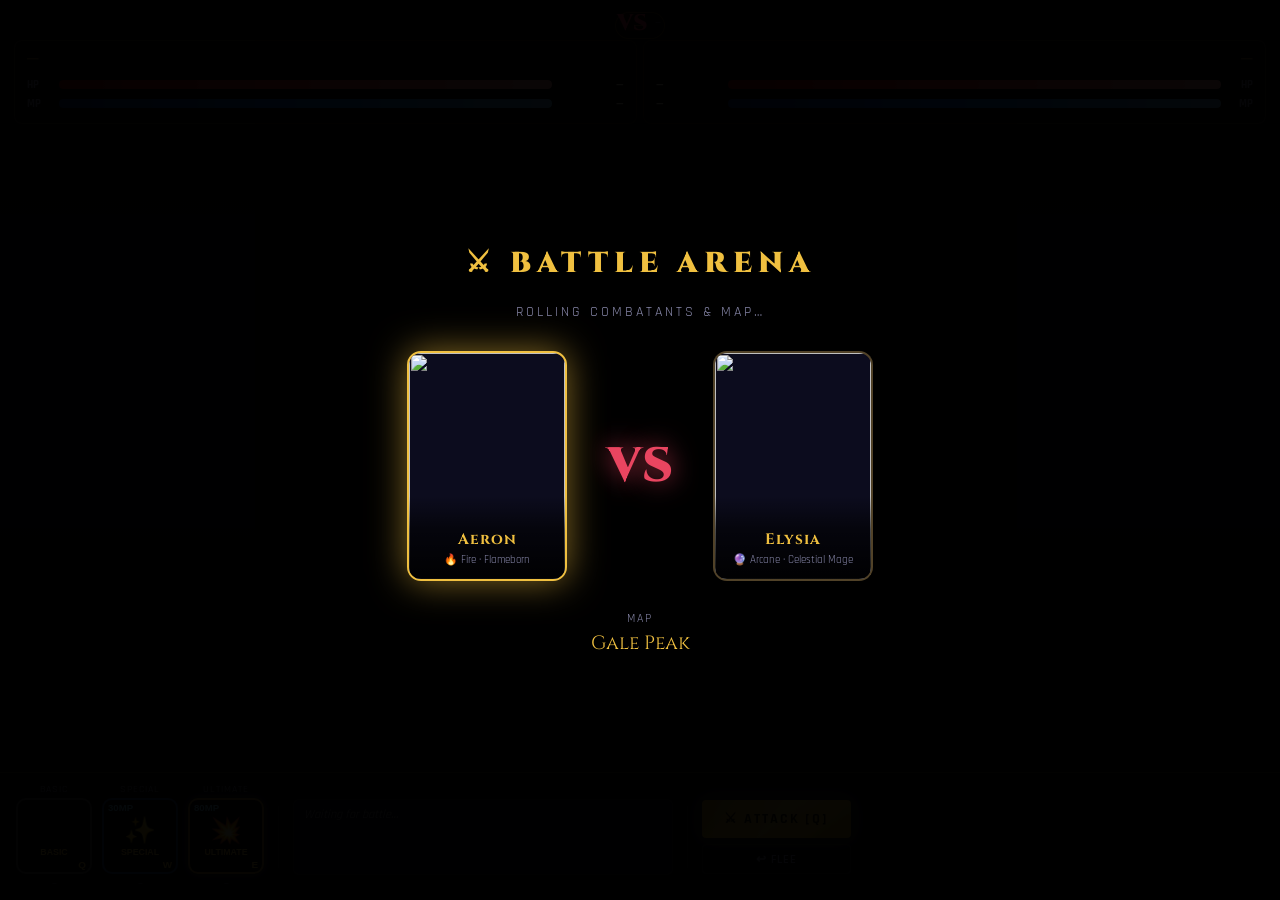
==== commit 01dd5999: "Update battle.html" ====
--- a/battle.html
+++ b/battle.html
@@ -2,7 +2,7 @@
 <html lang="en">
 <head>
 <meta charset="UTF-8"/>
-<meta name="viewport" content="width=1280"/>
+<meta name="viewport" content="width=device-width, initial-scale=1.0, maximum-scale=1.0, user-scalable=no, viewport-fit=cover">
 <link rel="manifest" href="manifest.json"/>
 <title>Battle Arena — Tenfold Legends</title>
 <script>
--- a/style.css
+++ b/style.css
@@ -0,0 +1,1386 @@
+/* ============================================================
+   TENFOLD LEGENDS: Rise of the Ten — style.css
+   ============================================================ */
+
+@import url('https://fonts.googleapis.com/css2?family=Cinzel:wght@400;600;700;900&family=Rajdhani:wght@300;400;500;600;700&display=swap');
+
+/* ── RESET & BASE ─────────────────────────────────────────── */
+*, *::before, *::after { box-sizing: border-box; margin: 0; padding: 0; }
+
+:root {
+  --gold:      #f0c040;
+  --gold2:     #ffd700;
+  --red:       #e94560;
+  --dark:      #0a0a14;
+  --dark2:     #111122;
+  --dark3:     #1a1a2e;
+  --panel:     rgba(10,10,20,0.85);
+  --border:    rgba(240,192,64,0.35);
+  --text:      #e8e0d0;
+  --subtext:   #8888aa;
+  --fire:      #ff4500;
+  --ice:       #00cfff;
+  --lightning: #ffe600;
+  --earth:     #a0522d;
+  --light:     #c8a8ff;
+  --dark-el:   #9932cc;
+  --water:     #00bfff;
+  --metal:     #c0c0c0;
+  --arcane:    #ff88ff;
+  --wind:      #88ffcc;
+}
+
+html, body {
+  width: 100%; height: 100%;
+  background: var(--dark);
+  color: var(--text);
+  font-family: 'Rajdhani', sans-serif;
+  font-size: 16px;
+  overflow-x: hidden;
+}
+
+a { color: var(--gold); text-decoration: none; }
+a:hover { color: var(--gold2); }
+
+/* ── SCROLLBAR ───────────────────────────────────────────── */
+::-webkit-scrollbar { width: 6px; }
+::-webkit-scrollbar-track { background: var(--dark2); }
+::-webkit-scrollbar-thumb { background: var(--gold); border-radius: 3px; }
+
+/* ── BACKGROUND PARTICLES ────────────────────────────────── */
+.bg-particles {
+  position: fixed; inset: 0;
+  background:
+    radial-gradient(ellipse at 20% 50%, rgba(233,69,96,0.08) 0%, transparent 60%),
+    radial-gradient(ellipse at 80% 20%, rgba(240,192,64,0.06) 0%, transparent 50%),
+    radial-gradient(ellipse at 50% 80%, rgba(0,100,200,0.06) 0%, transparent 50%),
+    linear-gradient(180deg, #0a0a14 0%, #0d0d1a 100%);
+  z-index: -2;
+}
+
+/* ── PAGE WRAPPER ────────────────────────────────────────── */
+.page { min-height: 100vh; position: relative; }
+
+/* ── NAV BAR ─────────────────────────────────────────────── */
+.navbar {
+  display: flex; align-items: center; justify-content: space-between;
+  padding: 12px 32px;
+  background: rgba(10,10,20,0.95);
+  border-bottom: 1px solid var(--border);
+  position: sticky; top: 0; z-index: 100;
+  backdrop-filter: blur(10px);
+  min-height: 58px;
+}
+.navbar-logo {
+  display: flex; align-items: center; gap: 10px;
+  flex-shrink: 0;
+}
+.navbar-logo img { height: 40px; }
+.navbar-logo span {
+  font-family: 'Cinzel', serif;
+  font-size: 1.2rem; font-weight: 700;
+  color: var(--gold);
+  text-shadow: 0 0 12px rgba(240,192,64,0.5);
+  letter-spacing: 2px;
+}
+.navbar-links { display: flex; gap: 8px; align-items: center; }
+.nav-btn {
+  background: transparent;
+  border: 1px solid var(--border);
+  color: var(--text);
+  padding: 7px 18px;
+  font-family: 'Rajdhani', sans-serif;
+  font-size: 0.95rem; font-weight: 600;
+  letter-spacing: 1px;
+  cursor: pointer;
+  border-radius: 4px;
+  transition: all 0.2s;
+  /* Minimum touch target */
+  min-height: 38px;
+}
+.nav-btn:hover, .nav-btn.active {
+  background: rgba(240,192,64,0.12);
+  border-color: var(--gold);
+  color: var(--gold);
+}
+.nav-btn.danger:hover {
+  background: rgba(233,69,96,0.15);
+  border-color: var(--red);
+  color: var(--red);
+}
+.nav-user {
+  display: flex; align-items: center; gap: 10px;
+  font-size: 0.9rem; color: var(--subtext);
+}
+.nav-user span.username {
+  color: var(--gold); font-weight: 700;
+}
+.nav-score {
+  background: rgba(240,192,64,0.12);
+  border: 1px solid var(--border);
+  padding: 4px 12px; border-radius: 20px;
+  font-size: 0.85rem; color: var(--gold);
+}
+
+/* ── HAMBURGER BUTTON ────────────────────────────────────── */
+.nav-hamburger {
+  display: none;
+  flex-direction: column; justify-content: center; align-items: center;
+  gap: 5px;
+  width: 40px; height: 40px;
+  background: transparent;
+  border: 1px solid var(--border);
+  border-radius: 4px;
+  cursor: pointer;
+  flex-shrink: 0;
+  transition: border-color 0.2s;
+}
+.nav-hamburger:hover { border-color: var(--gold); }
+.nav-hamburger span {
+  display: block; width: 20px; height: 2px;
+  background: var(--text);
+  border-radius: 2px;
+  transition: all 0.25s;
+}
+.nav-hamburger.open span:nth-child(1) { transform: translateY(7px) rotate(45deg); }
+.nav-hamburger.open span:nth-child(2) { opacity: 0; }
+.nav-hamburger.open span:nth-child(3) { transform: translateY(-7px) rotate(-45deg); }
+
+/* ── MOBILE DRAWER ───────────────────────────────────────── */
+.nav-mobile-drawer {
+  display: flex;
+  flex-direction: column;
+  position: fixed;
+  top: 58px; left: 0; right: 0;
+  background: rgba(8,8,18,0.98);
+  border-bottom: 1px solid var(--border);
+  backdrop-filter: blur(16px);
+  z-index: 99;
+  padding: 0 16px;
+  gap: 8px;
+  /* Closed state */
+  max-height: 0;
+  overflow: hidden;
+  opacity: 0;
+  pointer-events: none;
+  transition: max-height 0.28s ease, opacity 0.22s ease, padding 0.22s ease;
+}
+.nav-mobile-drawer.open {
+  max-height: 480px;
+  opacity: 1;
+  pointer-events: all;
+  padding: 12px 16px 20px;
+}
+.nav-mobile-drawer .nav-btn {
+  width: 100%; text-align: left;
+  padding: 12px 16px;
+  font-size: 1rem;
+  border-color: rgba(255,255,255,0.08);
+}
+.nav-mobile-drawer .nav-user-row {
+  display: flex; align-items: center; justify-content: space-between;
+  padding: 10px 0 0;
+  border-top: 1px solid rgba(255,255,255,0.06);
+  margin-top: 4px;
+  flex-wrap: wrap; gap: 8px;
+}
+.nav-mobile-drawer .nav-score { font-size: 0.88rem; }
+.nav-mobile-drawer .nav-username-label {
+  font-size: 0.88rem; color: var(--subtext);
+}
+.nav-mobile-drawer .nav-username-label span { color: var(--gold); font-weight: 700; }
+
+/* ── BUTTONS ─────────────────────────────────────────────── */
+.btn {
+  display: inline-flex; align-items: center; justify-content: center; gap: 8px;
+  padding: 12px 28px;
+  font-family: 'Rajdhani', sans-serif;
+  font-size: 1rem; font-weight: 700;
+  letter-spacing: 2px;
+  cursor: pointer; border: none; border-radius: 4px;
+  transition: all 0.25s;
+  position: relative; overflow: hidden;
+  text-transform: uppercase;
+}
+.btn::after {
+  content: '';
+  position: absolute; inset: 0;
+  background: linear-gradient(180deg, rgba(255,255,255,0.08) 0%, transparent 100%);
+  pointer-events: none;
+}
+.btn-gold {
+  background: linear-gradient(135deg, #c8960c 0%, #f0c040 50%, #c8960c 100%);
+  color: #1a1000;
+  box-shadow: 0 0 20px rgba(240,192,64,0.3);
+}
+.btn-gold:hover {
+  box-shadow: 0 0 35px rgba(240,192,64,0.6);
+  transform: translateY(-2px);
+}
+.btn-red {
+  background: linear-gradient(135deg, #8b0000 0%, #e94560 50%, #8b0000 100%);
+  color: #fff;
+  box-shadow: 0 0 20px rgba(233,69,96,0.3);
+}
+.btn-red:hover {
+  box-shadow: 0 0 35px rgba(233,69,96,0.6);
+  transform: translateY(-2px);
+}
+.btn-outline {
+  background: transparent;
+  border: 2px solid var(--gold);
+  color: var(--gold);
+}
+.btn-outline:hover {
+  background: rgba(240,192,64,0.12);
+  box-shadow: 0 0 20px rgba(240,192,64,0.3);
+}
+.btn-ghost {
+  background: rgba(255,255,255,0.05);
+  border: 1px solid rgba(255,255,255,0.12);
+  color: var(--text);
+}
+.btn-ghost:hover {
+  background: rgba(255,255,255,0.1);
+  border-color: rgba(255,255,255,0.25);
+}
+.btn:disabled {
+  opacity: 0.4; cursor: not-allowed; transform: none !important;
+  box-shadow: none !important;
+}
+.btn-sm { padding: 7px 16px; font-size: 0.85rem; letter-spacing: 1px; }
+.btn-lg { padding: 16px 40px; font-size: 1.15rem; }
+
+/* ── FORMS ───────────────────────────────────────────────── */
+.form-group { display: flex; flex-direction: column; gap: 6px; margin-bottom: 18px; }
+.form-group label {
+  font-size: 0.85rem; font-weight: 600;
+  color: var(--gold); letter-spacing: 1px; text-transform: uppercase;
+}
+.form-group input {
+  background: rgba(255,255,255,0.05);
+  border: 1px solid rgba(240,192,64,0.25);
+  color: var(--text);
+  padding: 12px 16px;
+  font-family: 'Rajdhani', sans-serif;
+  font-size: 1rem;
+  border-radius: 4px;
+  transition: border-color 0.2s, box-shadow 0.2s;
+  outline: none;
+}
+.form-group input:focus {
+  border-color: var(--gold);
+  box-shadow: 0 0 12px rgba(240,192,64,0.2);
+}
+.form-group input::placeholder { color: var(--subtext); }
+
+/* ── PANELS ──────────────────────────────────────────────── */
+.panel {
+  background: var(--panel);
+  border: 1px solid var(--border);
+  border-radius: 8px;
+  backdrop-filter: blur(12px);
+}
+.panel-header {
+  padding: 16px 24px;
+  border-bottom: 1px solid var(--border);
+  display: flex; align-items: center; gap: 12px;
+}
+.panel-header h2 {
+  font-family: 'Cinzel', serif;
+  font-size: 1.1rem; color: var(--gold);
+  letter-spacing: 2px;
+}
+.panel-body { padding: 24px; }
+
+/* ── DIVIDER ─────────────────────────────────────────────── */
+.divider {
+  display: flex; align-items: center; gap: 12px;
+  margin: 20px 0; color: var(--subtext); font-size: 0.85rem;
+}
+.divider::before, .divider::after {
+  content: ''; flex: 1;
+  height: 1px; background: var(--border);
+}
+
+/* ── ALERT ───────────────────────────────────────────────── */
+.alert {
+  padding: 12px 16px;
+  border-radius: 4px;
+  font-size: 0.9rem; font-weight: 600;
+  margin-bottom: 16px;
+  display: none;
+}
+.alert.show { display: block; }
+.alert-error {
+  background: rgba(233,69,96,0.15);
+  border: 1px solid rgba(233,69,96,0.4);
+  color: #ff7090;
+}
+.alert-success {
+  background: rgba(0,200,100,0.12);
+  border: 1px solid rgba(0,200,100,0.35);
+  color: #44ff99;
+}
+.alert-info {
+  background: rgba(240,192,64,0.1);
+  border: 1px solid rgba(240,192,64,0.3);
+  color: var(--gold);
+}
+
+/* ── LOADING SPINNER ─────────────────────────────────────── */
+.spinner {
+  width: 40px; height: 40px;
+  border: 3px solid rgba(240,192,64,0.2);
+  border-top-color: var(--gold);
+  border-radius: 50%;
+  animation: spin 0.8s linear infinite;
+  margin: 20px auto;
+}
+@keyframes spin { to { transform: rotate(360deg); } }
+
+/* ── TITLE LOGO ──────────────────────────────────────────── */
+.game-logo {
+  text-align: center;
+  margin-bottom: 8px;
+}
+.game-logo .title-main {
+  font-family: 'Cinzel', serif;
+  font-size: 3.2rem; font-weight: 900;
+  background: linear-gradient(135deg, #c8960c, #f0c040, #fff8dc, #f0c040, #c8960c);
+  -webkit-background-clip: text;
+  -webkit-text-fill-color: transparent;
+  background-clip: text;
+  letter-spacing: 6px;
+  text-shadow: none;
+  filter: drop-shadow(0 0 20px rgba(240,192,64,0.5));
+  line-height: 1;
+}
+.game-logo .title-sub {
+  font-family: 'Cinzel', serif;
+  font-size: 1rem; font-weight: 400;
+  color: var(--subtext); letter-spacing: 8px;
+  margin-top: 4px;
+}
+
+/* ── HERO CARD ───────────────────────────────────────────── */
+.hero-card {
+  position: relative;
+  background: rgba(10,10,20,0.9);
+  border: 1px solid rgba(240,192,64,0.2);
+  border-radius: 10px;
+  overflow: hidden;
+  cursor: pointer;
+  transition: all 0.3s;
+  aspect-ratio: 3/4;
+}
+.hero-card:hover {
+  border-color: var(--gold);
+  transform: translateY(-6px) scale(1.02);
+  box-shadow: 0 12px 40px rgba(240,192,64,0.25);
+}
+.hero-card.selected {
+  border-color: var(--gold);
+  box-shadow: 0 0 30px rgba(240,192,64,0.5), inset 0 0 20px rgba(240,192,64,0.08);
+}
+.hero-card.locked {
+  filter: grayscale(0.7);
+  cursor: not-allowed;
+}
+.hero-card.locked:hover {
+  transform: none; box-shadow: none;
+  border-color: rgba(240,192,64,0.2);
+}
+.hero-card-bg {
+  position: absolute; inset: 0;
+  background-size: cover; background-position: top center;
+  transition: transform 0.4s;
+}
+.hero-card:hover .hero-card-bg { transform: scale(1.05); }
+.hero-card-overlay {
+  position: absolute; inset: 0;
+  background: linear-gradient(0deg, rgba(5,5,10,0.95) 0%, rgba(5,5,10,0.4) 50%, transparent 100%);
+}
+.hero-card-info {
+  position: absolute; bottom: 0; left: 0; right: 0;
+  padding: 16px;
+}
+.hero-card-name {
+  font-family: 'Cinzel', serif;
+  font-size: 1.05rem; font-weight: 700;
+  color: var(--gold); letter-spacing: 1px;
+}
+.hero-card-title {
+  font-size: 0.78rem; color: var(--subtext);
+  letter-spacing: 1px; margin-top: 2px;
+}
+.hero-card-element {
+  display: inline-flex; align-items: center; gap: 4px;
+  font-size: 0.75rem; font-weight: 600;
+  padding: 2px 8px; border-radius: 20px;
+  margin-top: 6px;
+  background: rgba(0,0,0,0.4);
+  border: 1px solid currentColor;
+}
+.hero-card-lock {
+  position: absolute; top: 50%; left: 50%;
+  transform: translate(-50%,-50%);
+  font-size: 2.5rem; opacity: 0.6;
+}
+.hero-card-level {
+  position: absolute; top: 10px; right: 10px;
+  background: rgba(0,0,0,0.6);
+  border: 1px solid var(--border);
+  padding: 3px 9px; border-radius: 20px;
+  font-size: 0.78rem; color: var(--gold); font-weight: 700;
+}
+
+/* ── HP / MANA BARS ──────────────────────────────────────── */
+.stat-bar-wrap {
+  display: flex; align-items: center; gap: 8px;
+  margin-bottom: 6px;
+}
+.stat-bar-label {
+  font-size: 0.78rem; font-weight: 700;
+  color: var(--subtext); width: 32px;
+  text-transform: uppercase; letter-spacing: 1px;
+}
+.stat-bar-track {
+  flex: 1; height: 10px;
+  background: rgba(255,255,255,0.08);
+  border-radius: 5px; overflow: hidden;
+  border: 1px solid rgba(255,255,255,0.08);
+}
+.stat-bar-fill {
+  height: 100%; border-radius: 5px;
+  transition: width 0.4s cubic-bezier(.4,0,.2,1);
+  position: relative;
+}
+.stat-bar-fill::after {
+  content: '';
+  position: absolute; top: 1px; left: 4px; right: 4px;
+  height: 3px; border-radius: 2px;
+  background: rgba(255,255,255,0.3);
+}
+.bar-hp   { background: linear-gradient(90deg, #c00, #f44, #ff8888); }
+.bar-mana { background: linear-gradient(90deg, #0044cc, #0099ff, #66ccff); }
+.stat-bar-val {
+  font-size: 0.8rem; font-weight: 700;
+  color: var(--text); min-width: 70px; text-align: right;
+}
+
+/* ── SKILL ICONS ─────────────────────────────────────────── */
+.skill-btn {
+  position: relative;
+  width: 72px; height: 72px;
+  border-radius: 8px;
+  border: 2px solid rgba(240,192,64,0.3);
+  cursor: pointer;
+  overflow: hidden;
+  background: rgba(0,0,0,0.5);
+  transition: all 0.2s;
+  flex-shrink: 0;
+}
+.skill-btn:hover:not(:disabled) {
+  border-color: var(--gold);
+  box-shadow: 0 0 16px rgba(240,192,64,0.4);
+  transform: scale(1.08);
+}
+.skill-btn:disabled { opacity: 0.4; cursor: not-allowed; transform: none !important; }
+.skill-btn img {
+  width: 100%; height: 100%; object-fit: cover;
+}
+.skill-btn .skill-key {
+  position: absolute; bottom: 3px; right: 4px;
+  font-size: 0.7rem; font-weight: 700;
+  color: var(--gold);
+  text-shadow: 0 1px 3px #000;
+}
+.skill-btn .skill-cost {
+  position: absolute; top: 3px; left: 4px;
+  font-size: 0.65rem; font-weight: 700;
+  color: #66ccff;
+  text-shadow: 0 1px 3px #000;
+}
+.skill-btn .cooldown-overlay {
+  position: absolute; inset: 0;
+  background: rgba(0,0,0,0.65);
+  display: flex; align-items: center; justify-content: center;
+  font-size: 1.5rem; font-weight: 900;
+  color: #fff;
+  border-radius: 6px;
+}
+.skill-btn.basic-type  { border-color: rgba(180,180,180,0.4); }
+.skill-btn.special-type { border-color: rgba(0,150,255,0.5); }
+.skill-btn.ultimate-type {
+  border-color: rgba(240,192,64,0.6);
+  box-shadow: 0 0 10px rgba(240,192,64,0.2);
+}
+
+/* ── SKILL FALLBACK ICONS (no image) ─────────────────────── */
+.skill-icon-fallback {
+  width: 100%; height: 100%;
+  display: flex; flex-direction: column;
+  align-items: center; justify-content: center; gap: 2px;
+  font-size: 1.6rem;
+  background: radial-gradient(circle, rgba(255,255,255,0.05), transparent);
+}
+.skill-icon-fallback span {
+  font-size: 0.6rem; color: var(--gold); font-weight: 700; letter-spacing: 0.5px;
+}
+
+/* ── BATTLE ARENA ────────────────────────────────────────── */
+#battle-page { overflow: hidden; }
+
+.arena-wrapper {
+  display: flex; flex-direction: column;
+  height: calc(100vh - 60px);
+  position: relative;
+}
+
+/* STAGE / MAP */
+.arena-stage {
+  position: relative;
+  flex: 1;
+  overflow: hidden;
+  min-height: 0;
+}
+.arena-bg {
+  position: absolute; inset: 0;
+  background-size: cover;
+  background-position: center;
+  transition: opacity 0.5s;
+}
+.arena-bg-overlay {
+  position: absolute; inset: 0;
+  background: linear-gradient(
+    0deg,
+    rgba(0,0,0,0.85) 0%,
+    rgba(0,0,0,0.15) 40%,
+    rgba(0,0,0,0.15) 60%,
+    rgba(0,0,0,0.7) 100%
+  );
+}
+
+/* FIGHTERS */
+.fighters-row {
+  position: absolute;
+  bottom: 0; left: 0; right: 0;
+  height: 100%;
+  display: flex;
+  align-items: flex-end;
+  justify-content: space-between;
+  padding: 0 60px 20px;
+  pointer-events: none;
+}
+
+.fighter {
+  position: relative;
+  display: flex; flex-direction: column; align-items: center;
+  width: 260px;
+}
+.fighter-sprite-wrap {
+  position: relative;
+  width: 220px; height: 260px;
+}
+.fighter-sprite {
+  width: 100%; height: 100%;
+  object-fit: contain;
+  object-position: bottom;
+  image-rendering: crisp-edges;
+  filter: drop-shadow(0 4px 20px rgba(0,0,0,0.8));
+  transition: transform 0.15s;
+}
+.fighter.enemy .fighter-sprite {
+  transform: scaleX(-1);
+}
+.fighter.enemy.flip-back .fighter-sprite {
+  transform: scaleX(1);
+}
+
+/* Fighter shake on hit */
+@keyframes hitShake {
+  0%   { transform: translateX(0) scaleX(var(--fx,1)); }
+  20%  { transform: translateX(-10px) scaleX(var(--fx,1)); }
+  40%  { transform: translateX(10px) scaleX(var(--fx,1)); }
+  60%  { transform: translateX(-6px) scaleX(var(--fx,1)); }
+  80%  { transform: translateX(6px) scaleX(var(--fx,1)); }
+  100% { transform: translateX(0) scaleX(var(--fx,1)); }
+}
+.fighter-sprite.hit {
+  animation: hitShake 0.4s ease;
+  filter: drop-shadow(0 0 16px #ff4444) brightness(1.5) drop-shadow(0 4px 20px rgba(0,0,0,0.8));
+}
+.fighter.enemy .fighter-sprite.hit {
+  --fx: -1;
+}
+
+/* Fighter death */
+@keyframes deathFade {
+  0%   { opacity: 1; transform: translateY(0) scaleX(var(--fx,1)); }
+  100% { opacity: 0; transform: translateY(30px) scaleX(var(--fx,1)); filter: grayscale(1); }
+}
+.fighter-sprite.dead {
+  animation: deathFade 1s ease forwards;
+}
+
+/* SKILL EFFECT PROJECTILE */
+.skill-effect {
+  position: absolute;
+  pointer-events: none;
+  z-index: 50;
+  display: flex; align-items: center; justify-content: center;
+}
+.skill-effect img {
+  width: 180px; height: 180px;
+  object-fit: contain;
+  filter: drop-shadow(0 0 20px currentColor);
+}
+
+/* Projectile travel animation */
+@keyframes projectileTravel {
+  0%   { opacity: 0; transform: translate(0, 0) scale(0.4); }
+  10%  { opacity: 1; transform: translate(0, 0) scale(1); }
+  90%  { opacity: 1; }
+  100% { opacity: 0; transform: translate(var(--tx), var(--ty)) scale(1.3); }
+}
+.skill-effect.traveling {
+  animation: projectileTravel var(--dur, 0.55s) cubic-bezier(.4,0,.6,1) forwards;
+}
+
+/* Enemy projectile (reverse direction) */
+@keyframes projectileTravelReverse {
+  0%   { opacity: 0; transform: translate(0, 0) scale(0.4) scaleX(-1); }
+  10%  { opacity: 1; transform: translate(0, 0) scale(1) scaleX(-1); }
+  90%  { opacity: 1; }
+  100% { opacity: 0; transform: translate(var(--tx), var(--ty)) scale(1.3) scaleX(-1); }
+}
+.skill-effect.traveling-reverse {
+  animation: projectileTravelReverse var(--dur, 0.55s) cubic-bezier(.4,0,.6,1) forwards;
+}
+
+/* Impact burst */
+@keyframes impactBurst {
+  0%   { transform: scale(0.3); opacity: 1; }
+  50%  { transform: scale(1.8); opacity: 0.8; }
+  100% { transform: scale(2.5); opacity: 0; }
+}
+.impact-burst {
+  position: absolute;
+  width: 120px; height: 120px;
+  border-radius: 50%;
+  pointer-events: none;
+  z-index: 51;
+  animation: impactBurst 0.4s ease-out forwards;
+}
+
+/* Damage number float */
+@keyframes dmgFloat {
+  0%   { transform: translateY(0) scale(1); opacity: 1; }
+  60%  { transform: translateY(-60px) scale(1.2); opacity: 1; }
+  100% { transform: translateY(-90px) scale(0.9); opacity: 0; }
+}
+.dmg-number {
+  position: absolute;
+  font-family: 'Cinzel', serif;
+  font-size: 2.2rem; font-weight: 900;
+  text-shadow: 0 2px 8px #000, 0 0 20px currentColor;
+  pointer-events: none;
+  z-index: 60;
+  animation: dmgFloat 1.1s ease-out forwards;
+  white-space: nowrap;
+  top: 30%; left: 50%; transform: translateX(-50%);
+}
+.dmg-number.crit { font-size: 2.8rem; color: #ffdd00; }
+.dmg-number.heal { color: #44ff99; }
+
+/* ── HUD PANELS ──────────────────────────────────────────── */
+.hud-row {
+  display: flex;
+  justify-content: space-between;
+  align-items: stretch;
+  gap: 12px;
+  padding: 10px 16px;
+  background: rgba(5,5,15,0.9);
+  border-top: 1px solid var(--border);
+  flex-shrink: 0;
+}
+
+.hud-fighter {
+  display: flex; gap: 10px; align-items: center;
+  flex: 1; max-width: 420px;
+}
+.hud-portrait {
+  width: 58px; height: 58px;
+  border-radius: 6px;
+  border: 2px solid var(--border);
+  object-fit: cover; object-position: top;
+  flex-shrink: 0;
+}
+.hud-portrait-fallback {
+  width: 58px; height: 58px;
+  border-radius: 6px;
+  border: 2px solid var(--border);
+  display: flex; align-items: center; justify-content: center;
+  font-size: 1.8rem;
+  background: rgba(255,255,255,0.05);
+  flex-shrink: 0;
+}
+.hud-info { flex: 1; }
+.hud-name {
+  font-family: 'Cinzel', serif;
+  font-size: 0.95rem; font-weight: 700;
+  color: var(--gold);
+  display: flex; align-items: center; gap: 6px;
+}
+.hud-name .lv { font-size: 0.72rem; color: var(--subtext); font-family: 'Rajdhani', sans-serif; }
+.hud-bars { margin-top: 4px; }
+
+.hud-enemy { flex-direction: row-reverse; }
+.hud-enemy .hud-info { text-align: right; }
+
+/* VS Badge */
+.hud-vs {
+  display: flex; align-items: center; justify-content: center;
+  flex-shrink: 0;
+  flex-direction: column; gap: 4px;
+}
+.vs-badge {
+  font-family: 'Cinzel', serif;
+  font-size: 1.6rem; font-weight: 900;
+  color: var(--red);
+  text-shadow: 0 0 16px rgba(233,69,96,0.7);
+  line-height: 1;
+}
+.battle-turn-label {
+  font-size: 0.72rem; color: var(--subtext);
+  letter-spacing: 1px; text-align: center;
+}
+
+/* ── CONTROLS BAR ────────────────────────────────────────── */
+.controls-bar {
+  display: flex; align-items: center; gap: 12px;
+  padding: 10px 16px;
+  background: rgba(5,5,15,0.95);
+  border-top: 1px solid var(--border);
+  flex-shrink: 0;
+}
+.skills-group {
+  display: flex; gap: 8px; align-items: center;
+}
+.skill-label {
+  font-size: 0.7rem; color: var(--subtext);
+  letter-spacing: 1px; writing-mode: unset;
+  text-transform: uppercase; margin-right: 4px;
+}
+.controls-spacer { flex: 1; }
+.battle-log-mini {
+  flex: 1; max-width: 420px;
+  height: 52px; overflow-y: auto;
+  padding: 4px 8px;
+  background: rgba(255,255,255,0.03);
+  border: 1px solid rgba(255,255,255,0.07);
+  border-radius: 4px;
+  font-size: 0.78rem; color: var(--subtext);
+  line-height: 1.5;
+}
+.battle-log-mini p { margin: 0; }
+.battle-log-mini p.player-action { color: var(--gold); }
+.battle-log-mini p.enemy-action  { color: #ff8888; }
+.battle-log-mini p.system-msg    { color: var(--subtext); font-style: italic; }
+
+/* ── TURN INDICATOR ──────────────────────────────────────── */
+.turn-glow-player { box-shadow: 0 0 20px rgba(240,192,64,0.4); border-color: var(--gold) !important; }
+.turn-glow-enemy  { box-shadow: 0 0 20px rgba(233,69,96,0.4);  border-color: var(--red) !important; }
+
+/* ── WIN/LOSE OVERLAY ────────────────────────────────────── */
+.result-overlay {
+  position: fixed; inset: 0;
+  display: flex; flex-direction: column;
+  align-items: center; justify-content: center;
+  background: rgba(0,0,0,0.85);
+  backdrop-filter: blur(8px);
+  z-index: 200;
+  opacity: 0; pointer-events: none;
+  transition: opacity 0.5s;
+}
+.result-overlay.show { opacity: 1; pointer-events: all; }
+
+@keyframes resultSlideIn {
+  from { transform: translateY(-40px) scale(0.8); opacity: 0; }
+  to   { transform: translateY(0) scale(1); opacity: 1; }
+}
+.result-box {
+  text-align: center;
+  animation: resultSlideIn 0.5s cubic-bezier(.3,1.4,.5,1) forwards;
+}
+.result-title {
+  font-family: 'Cinzel', serif;
+  font-size: 6rem; font-weight: 900;
+  line-height: 1;
+  letter-spacing: 8px;
+}
+.result-title.win {
+  background: linear-gradient(135deg, #c8960c, #f0c040, #fff8dc, #f0c040);
+  -webkit-background-clip: text; -webkit-text-fill-color: transparent;
+  background-clip: text;
+  filter: drop-shadow(0 0 30px rgba(240,192,64,0.8));
+}
+.result-title.lose {
+  background: linear-gradient(135deg, #8b0000, #e94560, #ff8888);
+  -webkit-background-clip: text; -webkit-text-fill-color: transparent;
+  background-clip: text;
+  filter: drop-shadow(0 0 30px rgba(233,69,96,0.8));
+}
+.result-subtitle {
+  font-family: 'Cinzel', serif;
+  font-size: 1.1rem; color: var(--subtext);
+  letter-spacing: 4px; margin: 8px 0 24px;
+}
+.result-score {
+  font-family: 'Cinzel', serif;
+  font-size: 1.8rem; color: var(--gold);
+  margin-bottom: 32px;
+}
+.result-score span { font-size: 2.8rem; }
+.result-btns { display: flex; gap: 16px; justify-content: center; }
+
+/* ── RANDOM ROLL OVERLAY ─────────────────────────────────── */
+.roll-overlay {
+  position: fixed; inset: 0;
+  background: rgba(0,0,0,0.92);
+  z-index: 150;
+  display: flex; flex-direction: column;
+  align-items: center; justify-content: center;
+  gap: 20px;
+  opacity: 0; pointer-events: none;
+  transition: opacity 0.3s;
+}
+.roll-overlay.show { opacity: 1; pointer-events: all; }
+.roll-title {
+  font-family: 'Cinzel', serif;
+  font-size: 1.5rem; color: var(--gold);
+  letter-spacing: 4px;
+}
+.roll-cards {
+  display: flex; gap: 20px; align-items: center;
+}
+.roll-card {
+  width: 140px; height: 200px;
+  border-radius: 10px;
+  border: 2px solid rgba(240,192,64,0.4);
+  background: rgba(20,20,40,0.9);
+  display: flex; flex-direction: column;
+  align-items: center; justify-content: center;
+  gap: 10px;
+  transition: all 0.1s;
+  overflow: hidden;
+  position: relative;
+}
+.roll-card.rolling {
+  animation: rollFlicker 0.08s infinite;
+}
+@keyframes rollFlicker {
+  0%   { border-color: rgba(240,192,64,0.2); }
+  50%  { border-color: rgba(240,192,64,0.9); box-shadow: 0 0 20px rgba(240,192,64,0.4); }
+  100% { border-color: rgba(240,192,64,0.2); }
+}
+.roll-card.settled {
+  border-color: var(--gold);
+  box-shadow: 0 0 30px rgba(240,192,64,0.5);
+  animation: none;
+}
+.roll-card-name {
+  font-family: 'Cinzel', serif;
+  font-size: 0.9rem; color: var(--gold);
+  letter-spacing: 1px; text-align: center; padding: 0 8px;
+}
+.roll-card-emoji { font-size: 2.4rem; }
+.roll-separator {
+  font-family: 'Cinzel', serif;
+  font-size: 2rem; color: var(--red);
+  font-weight: 900;
+}
+.roll-map-preview {
+  text-align: center;
+}
+.roll-map-label {
+  font-size: 0.85rem; color: var(--subtext);
+  letter-spacing: 2px; text-transform: uppercase;
+  margin-bottom: 6px;
+}
+.roll-map-name {
+  font-family: 'Cinzel', serif;
+  font-size: 1.2rem; color: var(--gold);
+}
+
+/* ── INDEX / LOGIN PAGE ──────────────────────────────────── */
+.login-page {
+  min-height: 100vh;
+  display: flex; align-items: center; justify-content: center;
+  padding: 20px;
+  position: relative;
+}
+.login-bg {
+  position: fixed; inset: 0;
+  background:
+    radial-gradient(ellipse at 30% 60%, rgba(233,69,96,0.12) 0%, transparent 55%),
+    radial-gradient(ellipse at 70% 30%, rgba(240,192,64,0.08) 0%, transparent 55%),
+    linear-gradient(180deg, #050508 0%, #0a0a14 100%);
+  z-index: -1;
+}
+.login-container {
+  display: grid; grid-template-columns: 1fr 440px;
+  gap: 60px; align-items: center;
+  max-width: 1000px; width: 100%;
+}
+.login-branding { text-align: center; }
+.login-tagline {
+  font-size: 1.05rem; color: var(--subtext);
+  letter-spacing: 2px; margin-top: 16px;
+  font-style: italic;
+}
+.login-heroes-preview {
+  display: flex; justify-content: center; gap: -20px;
+  margin-top: 30px; flex-wrap: wrap; gap: 8px;
+}
+.preview-hero-dot {
+  width: 14px; height: 14px;
+  border-radius: 50%;
+  border: 2px solid currentColor;
+}
+.login-form-wrap { max-width: 440px; }
+.auth-tabs {
+  display: flex;
+  border-bottom: 1px solid var(--border);
+  margin-bottom: 24px;
+}
+.auth-tab {
+  flex: 1; padding: 12px;
+  background: none; border: none;
+  font-family: 'Rajdhani', sans-serif;
+  font-size: 1rem; font-weight: 700;
+  letter-spacing: 2px; text-transform: uppercase;
+  color: var(--subtext); cursor: pointer;
+  border-bottom: 2px solid transparent;
+  margin-bottom: -1px;
+  transition: all 0.2s;
+}
+.auth-tab.active {
+  color: var(--gold);
+  border-bottom-color: var(--gold);
+}
+
+/* ── CHARACTERS PAGE ─────────────────────────────────────── */
+.chars-page { padding-bottom: 40px; }
+.page-header {
+  padding: 30px 40px 20px;
+  text-align: center;
+}
+.page-title {
+  font-family: 'Cinzel', serif;
+  font-size: 2rem; font-weight: 700;
+  color: var(--gold); letter-spacing: 4px;
+}
+.page-subtitle {
+  color: var(--subtext); font-size: 0.95rem;
+  margin-top: 6px; letter-spacing: 2px;
+}
+.heroes-grid {
+  display: grid;
+  grid-template-columns: repeat(5, 1fr);
+  gap: 16px;
+  padding: 0 40px;
+  max-width: 1200px; margin: 0 auto;
+}
+@media (max-width: 1100px) { .heroes-grid { grid-template-columns: repeat(4, 1fr); } }
+@media (max-width: 860px)  { .heroes-grid { grid-template-columns: repeat(3, 1fr); } }
+@media (max-width: 600px)  { .heroes-grid { grid-template-columns: repeat(2, 1fr); } }
+
+.hero-detail-panel {
+  max-width: 1200px; margin: 24px auto; padding: 0 40px;
+}
+.hero-detail-inner {
+  display: grid; grid-template-columns: 1fr 1fr;
+  gap: 24px; padding: 24px;
+}
+.hero-detail-portrait {
+  width: 100%; aspect-ratio: 4/5;
+  object-fit: cover; object-position: top;
+  border-radius: 6px;
+}
+.hero-detail-name {
+  font-family: 'Cinzel', serif;
+  font-size: 2rem; font-weight: 900;
+  color: var(--gold); letter-spacing: 3px;
+}
+.hero-detail-title {
+  font-size: 1rem; color: var(--subtext);
+  letter-spacing: 3px; margin-bottom: 8px;
+}
+.hero-detail-quote {
+  font-style: italic; color: var(--subtext);
+  font-size: 0.9rem; margin: 12px 0; padding-left: 12px;
+  border-left: 2px solid var(--border);
+}
+.hero-detail-stats { margin: 16px 0; }
+.stat-row {
+  display: flex; align-items: center; gap: 10px;
+  margin-bottom: 8px; font-size: 0.88rem;
+}
+.stat-row-label {
+  width: 40px; color: var(--subtext); font-weight: 700;
+  text-transform: uppercase; letter-spacing: 1px; font-size: 0.78rem;
+}
+.stat-row-bar {
+  flex: 1; height: 8px;
+  background: rgba(255,255,255,0.07); border-radius: 4px; overflow: hidden;
+}
+.stat-row-fill { height: 100%; border-radius: 4px; }
+.stat-row-val { width: 35px; text-align: right; font-weight: 700; }
+
+.hero-skills-row { display: flex; gap: 12px; margin-top: 16px; }
+.skill-card {
+  flex: 1; padding: 10px;
+  background: rgba(255,255,255,0.03);
+  border: 1px solid var(--border); border-radius: 6px;
+}
+.skill-card-header {
+  display: flex; align-items: center; gap: 8px; margin-bottom: 6px;
+}
+.skill-card-icon {
+  width: 40px; height: 40px; border-radius: 6px;
+  object-fit: cover; border: 1px solid var(--border);
+}
+.skill-card-icon-fallback {
+  width: 40px; height: 40px; border-radius: 6px;
+  border: 1px solid var(--border); font-size: 1.4rem;
+  display: flex; align-items: center; justify-content: center;
+  background: rgba(255,255,255,0.03);
+}
+.skill-card-type {
+  font-size: 0.65rem; font-weight: 700;
+  color: var(--subtext); letter-spacing: 1px;
+  text-transform: uppercase;
+}
+.skill-card-name {
+  font-family: 'Cinzel', serif;
+  font-size: 0.85rem; color: var(--gold); line-height: 1.2;
+}
+.skill-card-desc { font-size: 0.78rem; color: var(--subtext); }
+
+/* ── STORY PAGE ──────────────────────────────────────────── */
+.story-page { padding-bottom: 40px; }
+.story-chapters {
+  max-width: 900px; margin: 0 auto; padding: 20px 24px;
+  display: flex; flex-direction: column; gap: 16px;
+}
+.chapter-card {
+  background: var(--panel);
+  border: 1px solid var(--border); border-radius: 8px;
+  overflow: hidden;
+}
+.chapter-header {
+  display: flex; align-items: center; gap: 16px;
+  padding: 16px 20px;
+  cursor: pointer;
+  transition: background 0.2s;
+}
+.chapter-header:hover { background: rgba(240,192,64,0.05); }
+.chapter-num {
+  font-family: 'Cinzel', serif;
+  font-size: 2rem; font-weight: 900;
+  color: rgba(240,192,64,0.3); width: 50px; flex-shrink: 0;
+}
+.chapter-info { flex: 1; }
+.chapter-title {
+  font-family: 'Cinzel', serif;
+  font-size: 1.1rem; color: var(--gold); letter-spacing: 2px;
+}
+.chapter-desc { font-size: 0.85rem; color: var(--subtext); margin-top: 3px; }
+.chapter-chevron { color: var(--subtext); transition: transform 0.3s; }
+.chapter-card.open .chapter-chevron { transform: rotate(180deg); }
+.chapter-stages {
+  display: none; padding: 0 20px 16px;
+  grid-template-columns: repeat(auto-fill, minmax(140px, 1fr));
+  gap: 10px;
+}
+.chapter-card.open .chapter-stages { display: grid; }
+
+.stage-btn {
+  padding: 12px 8px;
+  background: rgba(255,255,255,0.03);
+  border: 1px solid var(--border); border-radius: 6px;
+  cursor: pointer; text-align: center;
+  transition: all 0.2s;
+  font-family: 'Rajdhani', sans-serif;
+}
+.stage-btn:hover:not(.locked) {
+  background: rgba(240,192,64,0.08);
+  border-color: var(--gold);
+}
+.stage-btn.locked { opacity: 0.4; cursor: not-allowed; }
+.stage-btn.completed { border-color: rgba(240,192,64,0.4); }
+.stage-title {
+  font-weight: 700; font-size: 0.9rem; color: var(--text); margin-bottom: 4px;
+}
+.stage-enemy { font-size: 0.75rem; color: var(--subtext); }
+.stage-stars { color: var(--gold); font-size: 0.85rem; margin-top: 4px; letter-spacing: 2px; }
+
+/* ── LEADERBOARD PAGE ────────────────────────────────────── */
+.leaderboard-page { padding-bottom: 40px; }
+.lb-table-wrap {
+  max-width: 860px; margin: 0 auto; padding: 0 24px;
+}
+.lb-table {
+  width: 100%; border-collapse: collapse;
+}
+.lb-table th {
+  padding: 12px 16px;
+  text-align: left;
+  font-family: 'Cinzel', serif;
+  font-size: 0.78rem; color: var(--gold);
+  letter-spacing: 2px; text-transform: uppercase;
+  border-bottom: 2px solid var(--border);
+}
+.lb-table td {
+  padding: 12px 16px;
+  border-bottom: 1px solid rgba(255,255,255,0.05);
+  font-size: 0.95rem;
+  transition: background 0.15s;
+}
+.lb-table tr:hover td { background: rgba(240,192,64,0.04); }
+.lb-rank-1 td { color: var(--gold2); }
+.lb-rank-2 td { color: #c0c0c0; }
+.lb-rank-3 td { color: #cd7f32; }
+.lb-rank-badge {
+  display: inline-flex; align-items: center; justify-content: center;
+  width: 32px; height: 32px; border-radius: 50%;
+  font-family: 'Cinzel', serif; font-weight: 900;
+  font-size: 0.9rem;
+}
+.lb-rank-badge.r1 { background: rgba(255,215,0,0.2); border: 2px solid var(--gold2); color: var(--gold2); }
+.lb-rank-badge.r2 { background: rgba(192,192,192,0.2); border: 2px solid #c0c0c0; color: #c0c0c0; }
+.lb-rank-badge.r3 { background: rgba(205,127,50,0.2); border: 2px solid #cd7f32; color: #cd7f32; }
+.lb-rank-badge.rn { background: rgba(255,255,255,0.05); border: 1px solid var(--border); color: var(--subtext); }
+.lb-you td { background: rgba(240,192,64,0.07); }
+.lb-you .lb-username { color: var(--gold); font-weight: 700; }
+
+/* ── STARS ───────────────────────────────────────────────── */
+.stars-row { display: flex; gap: 3px; }
+.star { font-size: 1rem; }
+.star.filled { color: var(--gold); }
+.star.empty  { color: rgba(255,255,255,0.15); }
+
+/* ── TOAST ───────────────────────────────────────────────── */
+.toast {
+  position: fixed; bottom: 30px; left: 50%;
+  transform: translateX(-50%) translateY(80px);
+  background: rgba(10,10,20,0.95);
+  border: 1px solid var(--border);
+  border-radius: 8px;
+  padding: 12px 24px;
+  font-size: 0.95rem; color: var(--text);
+  z-index: 9999;
+  transition: transform 0.3s, opacity 0.3s;
+  opacity: 0;
+  backdrop-filter: blur(10px);
+  max-width: 400px; text-align: center;
+}
+.toast.show {
+  transform: translateX(-50%) translateY(0);
+  opacity: 1;
+}
+.toast.success { border-color: rgba(0,200,100,0.4); color: #44ff99; }
+.toast.error   { border-color: rgba(233,69,96,0.4); color: #ff7090; }
+.toast.info    { border-color: rgba(240,192,64,0.4); color: var(--gold); }
+
+/* ── FROZEN EFFECT ───────────────────────────────────────── */
+@keyframes frozenPulse {
+  0%, 100% { filter: brightness(1) drop-shadow(0 0 8px #00cfff); }
+  50%       { filter: brightness(1.3) drop-shadow(0 0 20px #00cfff); }
+}
+.fighter-sprite.frozen {
+  animation: frozenPulse 0.8s ease-in-out infinite;
+  filter: brightness(0.8) hue-rotate(180deg) drop-shadow(0 0 12px #00cfff) !important;
+}
+
+/* ── BURN EFFECT ─────────────────────────────────────────── */
+@keyframes burnPulse {
+  0%, 100% { filter: brightness(1) drop-shadow(0 0 8px #ff4500); }
+  50%       { filter: brightness(1.3) drop-shadow(0 0 20px #ff4500); }
+}
+.fighter-sprite.burning {
+  animation: burnPulse 0.6s ease-in-out infinite;
+}
+
+/* ── LEVEL UP ────────────────────────────────────────────── */
+@keyframes levelUpBounce {
+  0%   { transform: scale(0.5) translateY(20px); opacity: 0; }
+  60%  { transform: scale(1.2) translateY(-10px); opacity: 1; }
+  100% { transform: scale(1) translateY(0); opacity: 1; }
+}
+.levelup-badge {
+  font-family: 'Cinzel', serif;
+  font-size: 1.4rem; color: var(--gold);
+  text-shadow: 0 0 20px var(--gold);
+  animation: levelUpBounce 0.6s ease forwards, dmgFloat 1.5s 0.6s ease-out forwards;
+  position: absolute; top: 10px; left: 50%; transform: translateX(-50%);
+  white-space: nowrap; pointer-events: none; z-index: 60;
+}
+
+/* ── MISCELLANEOUS ───────────────────────────────────────── */
+.text-gold   { color: var(--gold); }
+.text-red    { color: var(--red); }
+.text-sub    { color: var(--subtext); }
+.text-center { text-align: center; }
+.mt-8  { margin-top: 8px; }
+.mt-16 { margin-top: 16px; }
+.mt-24 { margin-top: 24px; }
+.fw-bold { font-weight: 700; }
+.cinzel { font-family: 'Cinzel', serif; }
+.hidden { display: none !important; }
+
+
+/* ============================================================
+   MOBILE RESPONSIVE OVERRIDES
+   ============================================================ */
+
+/* ── TABLET (≤ 900px) ──────────────────────────────────────── */
+@media (max-width: 900px) {
+  /* Navbar: hide desktop links and user info, show hamburger */
+  .navbar { padding: 10px 16px; }
+  .navbar-links { display: none; }
+  .nav-user { display: none; }
+  .nav-hamburger { display: flex; }
+
+  /* Buttons: ensure min touch targets */
+  .btn { min-height: 44px; }
+  .btn-sm { min-height: 36px; padding: 6px 14px; }
+}
+
+/* ── MOBILE (≤ 600px) ──────────────────────────────────────── */
+@media (max-width: 600px) {
+  html { font-size: 15px; }
+
+  .navbar { padding: 8px 12px; }
+  .navbar-logo span { font-size: 1rem; letter-spacing: 1px; }
+
+  /* ── BUTTONS ── */
+  .btn { padding: 11px 20px; font-size: 0.9rem; min-height: 44px; }
+  .btn-lg { padding: 13px 28px; font-size: 1rem; }
+
+  /* ── FORMS ── */
+  .form-group input { padding: 13px 14px; font-size: 1rem; }
+
+  /* ── TOAST ── */
+  .toast {
+    bottom: 16px;
+    max-width: calc(100vw - 32px);
+    font-size: 0.88rem;
+    padding: 10px 18px;
+  }
+
+  /* ── PAGE HEADER ── */
+  .page-header { padding: 20px 16px 12px; }
+  .page-title { font-size: 1.4rem; letter-spacing: 2px; }
+  .page-subtitle { font-size: 0.82rem; letter-spacing: 1px; }
+
+  /* ── HERO GRID (characters page) ── */
+  .heroes-grid {
+    grid-template-columns: repeat(2, 1fr);
+    gap: 10px;
+    padding: 0 14px;
+  }
+
+  /* ── LEADERBOARD TABLE ── */
+  .lb-table-wrap { overflow-x: auto; -webkit-overflow-scrolling: touch; }
+  .lb-table th, .lb-table td { padding: 9px 10px; font-size: 0.82rem; }
+}
+
+/* ── SMALL MOBILE (≤ 400px) ───────────────────────────────── */
+@media (max-width: 400px) {
+  .navbar-logo span { display: none; }
+  .heroes-grid {
+    grid-template-columns: repeat(2, 1fr);
+    gap: 8px;
+    padding: 0 10px;
+  }
+}
+
+
+/* ============================================================
+   LANDSCAPE / ORIENTATION ENFORCEMENT
+   ============================================================ */
+
+/* ── ROTATE PROMPT (blocking — battle page) ─────────────────── */
+.rotate-prompt {
+  display: none;
+  position: fixed; inset: 0;
+  z-index: 99999;
+  background: rgba(5,5,15,0.97);
+  backdrop-filter: blur(12px);
+  flex-direction: column;
+  align-items: center; justify-content: center;
+  gap: 20px;
+  text-align: center;
+  padding: 32px 24px;
+}
+.rotate-prompt.show { display: flex; }
+
+.rotate-icon {
+  font-size: 4rem;
+  animation: rotatePhone 1.6s ease-in-out infinite;
+  filter: drop-shadow(0 0 18px rgba(240,192,64,0.6));
+}
+@keyframes rotatePhone {
+  0%   { transform: rotate(0deg) scale(1); }
+  30%  { transform: rotate(-90deg) scale(1.1); }
+  60%  { transform: rotate(-90deg) scale(1); }
+  85%  { transform: rotate(0deg) scale(1); }
+  100% { transform: rotate(0deg) scale(1); }
+}
+
+.rotate-title {
+  font-family: 'Cinzel', serif;
+  font-size: 1.3rem; font-weight: 900;
+  color: var(--gold); letter-spacing: 3px;
+}
+.rotate-sub {
+  font-size: 0.88rem; color: var(--subtext);
+  letter-spacing: 1px; line-height: 1.6;
+  max-width: 260px;
+}
+
+/* ── ROTATE TOAST (soft — non-battle pages) ──────────────────── */
+.rotate-toast {
+  display: none;
+  position: fixed; bottom: 20px; left: 50%;
+  transform: translateX(-50%);
+  z-index: 9998;
+  background: rgba(10,10,20,0.96);
+  border: 1px solid rgba(240,192,64,0.4);
+  border-radius: 30px;
+  padding: 10px 20px;
+  gap: 10px;
+  align-items: center;
+  font-size: 0.82rem; color: var(--gold);
+  white-space: nowrap;
+  backdrop-filter: blur(10px);
+  box-shadow: 0 4px 20px rgba(0,0,0,0.5);
+  animation: toastSlideUp 0.3s ease;
+}
+.rotate-toast.show { display: flex; }
+@keyframes toastSlideUp {
+  from { transform: translateX(-50%) translateY(20px); opacity: 0; }
+  to   { transform: translateX(-50%) translateY(0);    opacity: 1; }
+}
+.rotate-toast-icon { font-size: 1.1rem; }
+
+/* ── Only show rotate prompts on mobile portrait ─────────────── */
+/* On desktop or landscape — never show */
+@media (min-width: 900px),
+       (orientation: landscape) {
+  .rotate-prompt { display: none !important; }
+  .rotate-toast  { display: none !important; }
+}
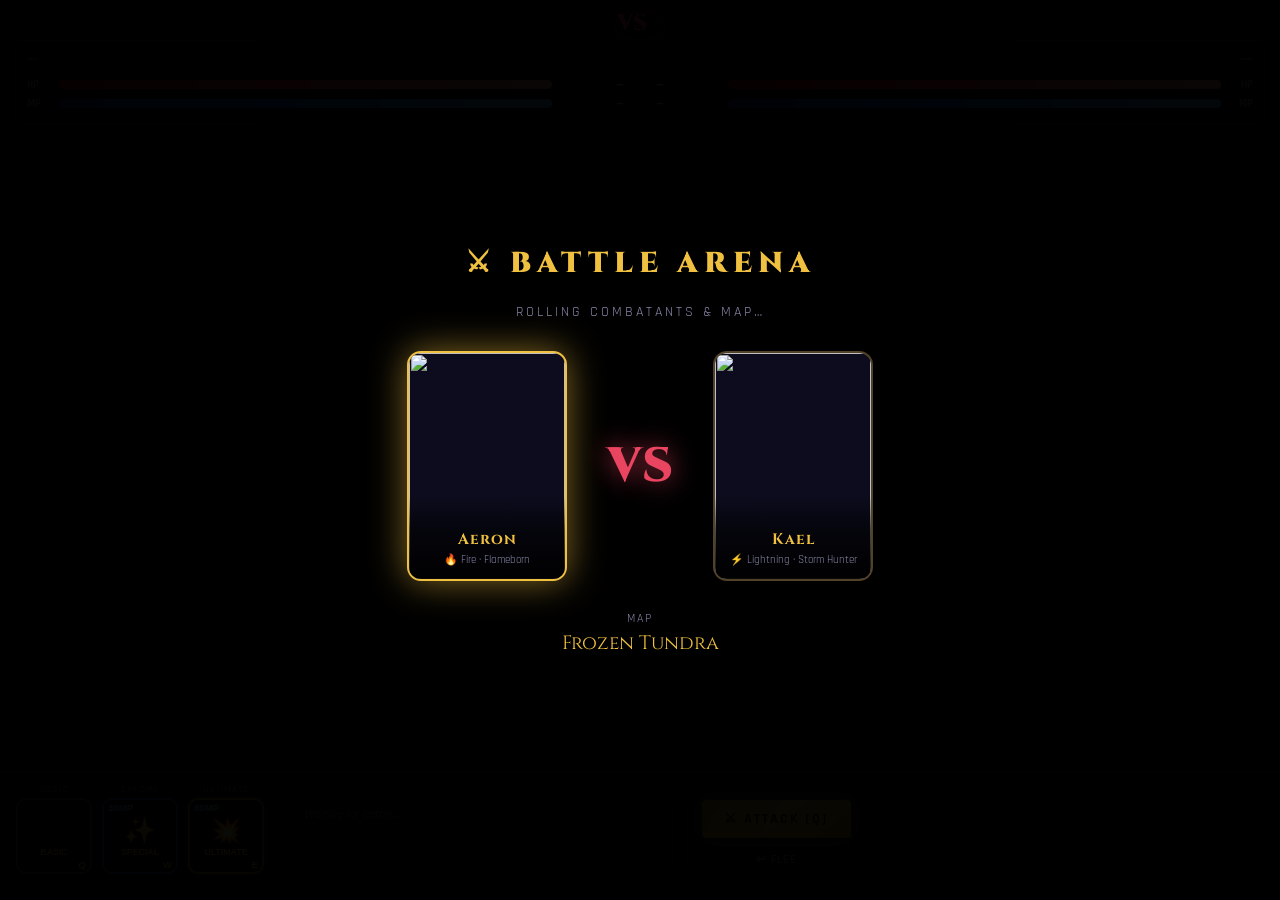
==== commit da80e29b: "Update battle.html" ====
--- a/battle.html
+++ b/battle.html
@@ -2,7 +2,7 @@
 <html lang="en">
 <head>
 <meta charset="UTF-8"/>
-<meta name="viewport" content="width=device-width, initial-scale=1.0, maximum-scale=1.0, user-scalable=no, viewport-fit=cover">
+<meta name="viewport" content="width=device-width, initial-scale=1.0, maximum-scale=1.0, user-scalable=no, viewport-fit=cover"/>
 <link rel="manifest" href="manifest.json"/>
 <title>Battle Arena — Tenfold Legends</title>
 <script>
@@ -352,6 +352,195 @@
   .result-label   { font-size: 2.8rem; letter-spacing: 3px; }
   .rbtn           { padding: 9px 14px; font-size: 0.78rem; flex: 1; min-width: 120px; }
 }
+
+/* ============================================================
+   BATTLE — MOBILE LANDSCAPE / MOBILE-LEGENDS-LIKE COMPACT HUD
+   ============================================================ */
+@media screen and (orientation: landscape) and (max-width: 900px) {
+  html, body {
+    width: 100vw !important;
+    height: 100dvh !important;
+    min-height: 0 !important;
+    overflow: hidden !important;
+  }
+  .arena-page {
+    width: 100vw !important;
+    height: 100dvh !important;
+    min-height: 0 !important;
+    overflow: hidden !important;
+  }
+
+  /* Keep the arena as the main focus */
+  .arena-stage {
+    min-height: 0 !important;
+    height: auto !important;
+  }
+  .arena-bg { background-position: center center !important; }
+
+  /* Compact top HUD */
+  .hud-top {
+    padding: 5px 7px 0 !important;
+    gap: 3px !important;
+  }
+  .hud-top > div:last-child {
+    gap: 4px !important;
+  }
+  .hud-box {
+    padding: 4px 7px !important;
+    border-radius: 5px !important;
+  }
+  .hud-vs {
+    position: absolute !important;
+    top: 7px !important;
+    left: 50% !important;
+    transform: translateX(-50%) !important;
+    width: auto !important;
+    padding: 0 !important;
+    z-index: 3 !important;
+  }
+  .vs-text { font-size: .9rem !important; }
+  .turn-text { font-size: .48rem !important; letter-spacing: .8px !important; }
+  .hud-hero-name { font-size: .63rem !important; }
+  .hud-lv { font-size: .5rem !important; }
+  .hud-bars { margin-top: 2px !important; }
+  .hud-bar-row { margin-bottom: 1px !important; gap: 3px !important; }
+  .hud-bar-label { font-size: .48rem !important; width: 17px !important; }
+  .hud-bar-track { height: 5px !important; }
+  .hud-bar-val { font-size: .48rem !important; min-width: 42px !important; }
+  .status-badges { margin-top: 1px !important; gap: 2px !important; }
+  .status-badge { font-size: .43rem !important; padding: 0 3px !important; }
+
+  .map-tag {
+    top: 43px !important;
+    font-size: .52rem !important;
+    padding: 2px 8px !important;
+    letter-spacing: 1px !important;
+  }
+
+  /* Fighters: scale to available arena height */
+  .fighters-row {
+    padding: 0 8vw 5px !important;
+  }
+  .fighter-sprite-wrap {
+    width: clamp(105px, 25vw, 185px) !important;
+    height: clamp(135px, 48vh, 225px) !important;
+  }
+  .fighter-sprite {
+    width: 100% !important;
+    height: 100% !important;
+  }
+
+  /* Skill FX and damage text stay proportional */
+  .skill-fx { width: 130px !important; height: 130px !important; }
+  .impact-burst { width: 80px !important; height: 80px !important; }
+  .dmg-num { font-size: 1.5rem !important; }
+  .dmg-num.crit { font-size: 1.9rem !important; }
+
+  /* ONE ROW controls — no vertical stacking */
+  .controls-wrap {
+    flex-shrink: 0 !important;
+    min-height: 66px !important;
+    height: 66px !important;
+    padding: 4px 7px !important;
+    gap: 7px !important;
+    flex-wrap: nowrap !important;
+    overflow: hidden !important;
+  }
+  .skills-wrap {
+    order: 0 !important;
+    width: auto !important;
+    flex-shrink: 0 !important;
+    justify-content: flex-start !important;
+    gap: 5px !important;
+  }
+  .skill-slot { gap: 1px !important; }
+  .skill-slot-label { font-size: .42rem !important; }
+  .skill-btn {
+    width: 49px !important;
+    height: 49px !important;
+    border-radius: 6px !important;
+    border-width: 1px !important;
+  }
+  .skill-name-tag {
+    display: none !important;
+  }
+  .skill-key-hint { font-size: .42rem !important; }
+  .skill-mana-cost { font-size: .4rem !important; top: 1px !important; left: 2px !important; }
+  .skill-cd-overlay { font-size: 1rem !important; }
+  .skill-btn-fb { font-size: 1rem !important; }
+  .skill-btn-fb small { font-size: .4rem !important; }
+
+  .ctrl-divider {
+    display: block !important;
+    width: 1px !important;
+    height: 44px !important;
+    flex-shrink: 0 !important;
+  }
+  .battle-log {
+    order: 0 !important;
+    flex: 1 1 auto !important;
+    min-width: 70px !important;
+    max-width: none !important;
+    height: 50px !important;
+    padding: 3px 6px !important;
+    font-size: .53rem !important;
+    line-height: 1.25 !important;
+  }
+  .action-area {
+    order: 0 !important;
+    flex-direction: column !important;
+    gap: 2px !important;
+    flex-shrink: 0 !important;
+  }
+  #btn-attack {
+    padding: 6px 10px !important;
+    min-height: 32px !important;
+    font-size: .62rem !important;
+    letter-spacing: .7px !important;
+    white-space: nowrap !important;
+  }
+  .btn-flee {
+    padding: 2px 9px !important;
+    min-height: 21px !important;
+    font-size: .5rem !important;
+  }
+
+  /* Roll / result screens fit small landscape */
+  #roll-overlay { padding: 8px !important; gap: 7px !important; }
+  .roll-title { font-size: 1rem !important; letter-spacing: 3px !important; }
+  .roll-subtitle { font-size: .52rem !important; letter-spacing: 1.5px !important; }
+  .roll-fighters { gap: 12px !important; margin: 3px 0 !important; }
+  .roll-card { width: 78px !important; height: 105px !important; border-radius: 8px !important; }
+  .roll-card-overlay { padding: 18px 4px 5px !important; }
+  .roll-card-name { font-size: .6rem !important; }
+  .roll-card-sub { font-size: .43rem !important; }
+  .roll-card-emoji { font-size: 1rem !important; }
+  .roll-vs { font-size: 1.25rem !important; }
+  .roll-map-label { font-size: .45rem !important; }
+  .roll-map-name { font-size: .7rem !important; }
+  #roll-start-btn { margin-top: 2px !important; padding: 7px 20px !important; font-size: .65rem !important; }
+
+  .result-label { font-size: 3rem !important; letter-spacing: 3px !important; }
+  .result-sub { font-size: .65rem !important; letter-spacing: 2px !important; margin: 3px 0 7px !important; }
+  .result-pts { font-size: .75rem !important; margin-bottom: 4px !important; }
+  .result-pts span { font-size: 1.4rem !important; }
+  .result-hero-info { font-size: .58rem !important; margin-bottom: 9px !important; }
+  .result-btns { gap: 6px !important; }
+  .rbtn { padding: 7px 12px !important; font-size: .6rem !important; }
+}
+
+/* Extra-short landscape (common 320–400px-high displays) */
+@media screen and (orientation: landscape) and (max-height: 380px) and (max-width: 900px) {
+  .controls-wrap { height: 59px !important; min-height: 59px !important; }
+  .skill-btn { width: 43px !important; height: 43px !important; }
+  .fighter-sprite-wrap {
+    width: clamp(95px, 24vw, 160px) !important;
+    height: clamp(120px, 44vh, 185px) !important;
+  }
+  .battle-log { height: 44px !important; }
+  #btn-attack { min-height: 28px !important; padding: 4px 8px !important; }
+}
+
 </style>
 </head>
 <body>
--- a/style.css
+++ b/style.css
@@ -1384,3 +1384,9 @@
   .rotate-prompt { display: none !important; }
   .rotate-toast  { display: none !important; }
 }
+
+/* TENFOLD MOBILE LANDSCAPE PATCH */
+html,body{width:100%;min-width:0!important;max-width:100%!important;overflow-x:hidden!important}*{box-sizing:border-box}img,canvas,video{max-width:100%}
+@media(max-width:900px) and (orientation:landscape){html,body{width:100vw!important;height:100vh!important;min-height:0!important;margin:0!important;padding:0!important;overflow:hidden!important}body{font-size:clamp(10px,1.7vw,15px)!important}.container,.wrapper,.page,.screen,.game,.game-container,.main-container,.content,.battle-container,.arena-container,.dashboard-container,.characters-container,.story-container{width:100%!important;max-width:100%!important;min-width:0!important}#game,#arenaBackground,.arena,.battle-arena,.battle-screen,.game-screen,.game-container{max-width:100vw!important;max-height:100vh!important}h1{font-size:clamp(20px,5vw,42px)!important}h2{font-size:clamp(16px,3.5vw,30px)!important}h3{font-size:clamp(13px,2.7vw,23px)!important}button,.btn,a.btn{min-height:34px!important;font-size:clamp(10px,1.7vw,15px)!important}.skill,.skill-button,.skill-btn{width:clamp(44px,8vw,78px)!important;height:clamp(44px,8vw,78px)!important;min-width:44px!important;min-height:44px!important}.skill img,.skill-button img,.skill-btn img{width:100%!important;height:100%!important;object-fit:contain!important}.hero,.enemy,.fighter,.character,.character-sprite,.hero-sprite,.enemy-sprite,.battle-character{max-width:38vw!important;max-height:58vh!important;object-fit:contain!important}.modal,.overlay,.popup,.result-screen,.win-screen,.lose-screen,.dialog{width:min(92vw,600px)!important;max-width:92vw!important;max-height:88vh!important;overflow:auto!important}}
+@media(max-width:740px) and (orientation:landscape){body{font-size:clamp(9px,1.55vw,13px)!important}button,.btn,a.btn{min-height:30px!important;padding:6px 10px!important}.skill,.skill-button,.skill-btn{width:clamp(40px,7.5vw,64px)!important;height:clamp(40px,7.5vw,64px)!important}.hero,.enemy,.fighter,.character,.character-sprite,.hero-sprite,.enemy-sprite,.battle-character{max-width:34vw!important;max-height:52vh!important}}
+@media(orientation:portrait){html,body{width:100%!important;max-width:100%!important;overflow-x:hidden!important}}
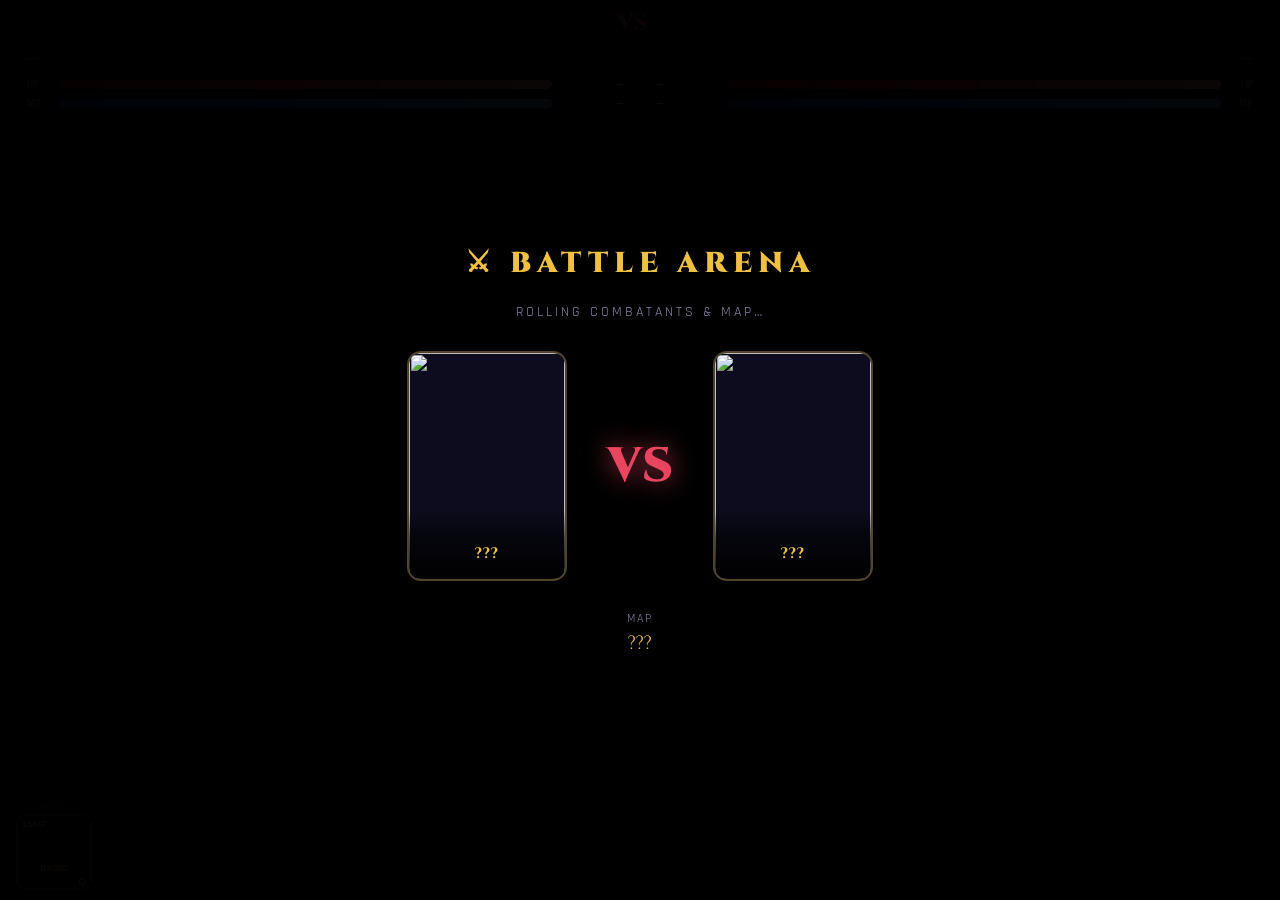
==== commit 80795abe: "Update battle.html" ====
--- a/battle.html
+++ b/battle.html
@@ -125,6 +125,7 @@
 .dmg-num{position:absolute;pointer-events:none;z-index:70;font-family:'Cinzel',serif;font-weight:900;font-size:2.6rem;text-shadow:0 2px 10px #000;animation:dmgPop 1.2s ease-out forwards;white-space:nowrap;left:50%;top:20%;}
 .dmg-num.crit{font-size:3.2rem;color:#ffdd00!important;}
 .dmg-num.heal{color:#44ff99!important;}
+.dmg-num.mana-drain{color:#33aaff!important;font-size:1.9rem;}
 
 /* ── HUD ── */
 .hud-top{position:absolute;top:0;left:0;right:0;display:flex;flex-direction:column;align-items:stretch;padding:10px 14px;z-index:20;gap:4px;pointer-events:none;}
@@ -678,1222 +679,7 @@
         <div class="skill-slot-label">Basic</div>
         <button class="skill-btn basic-s" id="btn-basic" onclick="useSkill('basic')">
           <div class="skill-btn-fb" id="fb-basic"><span>⚔</span><small>BASIC</small></div>
+          <span class="skill-mana-cost" id="cost-basic">15MP</span>
           <span class="skill-key-hint">Q</span>
         </button>
-        <div class="skill-name-tag" id="name-basic">—</div>
-      </div>
-      <div class="skill-slot">
-        <div class="skill-slot-label">Special</div>
-        <button class="skill-btn special-s" id="btn-special" onclick="useSkill('special')">
-          <div class="skill-btn-fb" id="fb-special"><span>✨</span><small>SPECIAL</small></div>
-          <span class="skill-mana-cost" id="cost-special">30MP</span>
-          <span class="skill-key-hint">W</span>
-        </button>
-        <div class="skill-name-tag" id="name-special">—</div>
-      </div>
-      <div class="skill-slot">
-        <div class="skill-slot-label">Ultimate</div>
-        <button class="skill-btn ultimate-s" id="btn-ultimate" onclick="useSkill('ultimate')">
-          <div class="skill-btn-fb" id="fb-ultimate"><span>💥</span><small>ULTIMATE</small></div>
-          <span class="skill-mana-cost" id="cost-ultimate">80MP</span>
-          <span class="skill-key-hint">E</span>
-        </button>
-        <div class="skill-name-tag" id="name-ultimate">—</div>
-      </div>
-    </div>
-    <div class="ctrl-divider"></div>
-    <div class="battle-log" id="battle-log"><p class="ls">Waiting for battle…</p></div>
-    <div class="ctrl-divider"></div>
-    <div class="action-area">
-      <button class="btn btn-gold" id="btn-attack" onclick="useAttack()">⚔ ATTACK [Q]</button>
-      <button class="btn-flee"     onclick="fleeBattle()">↩ Flee</button>
-    </div>
-  </div>
-
-</div><!-- /arena-page -->
-
-<script src="game.js"></script>
-<script>
-'use strict';
-
-// ── MOBILE VIEWPORT HEIGHT FIX (iOS Safari address bar) ──────
-function setVh() {
-  document.documentElement.style.setProperty('--vh', window.innerHeight * 0.01 + 'px');
-}
-setVh();
-window.addEventListener('resize', setVh);
-// Apply to arena-page height via inline style when needed
-document.addEventListener('DOMContentLoaded', () => {
-  const page = document.querySelector('.arena-page');
-  if (page) page.style.height = 'calc(var(--vh, 1vh) * 100)';
-});
-
-// ── PORTRAIT LOCK (battle page — blocking) ────────────────────
-(function() {
-  const prompt = document.getElementById('rotate-prompt');
-  if (!prompt) return;
-
-  function isMobile() {
-    return window.innerWidth <= 900 || 'ontouchstart' in window;
-  }
-  function isPortrait() {
-    if (screen.orientation && screen.orientation.type) {
-      return screen.orientation.type.startsWith('portrait');
-    }
-    return window.innerHeight > window.innerWidth;
-  }
-  function checkOrientation() {
-    if (isMobile() && isPortrait()) {
-      prompt.classList.add('show');
-      document.body.style.overflow = 'hidden';
-    } else {
-      prompt.classList.remove('show');
-      document.body.style.overflow = '';
-    }
-  }
-
-  // Fire immediately — no delay, no portrait flash
-  checkOrientation();
-  window.addEventListener('resize', checkOrientation);
-  window.addEventListener('orientationchange', () => setTimeout(checkOrientation, 150));
-  if (screen.orientation) {
-    screen.orientation.addEventListener('change', () => setTimeout(checkOrientation, 150));
-  }
-})();
-
-// ── AUTO LOGIN (no redirect on file://) ──────────────────────
-Game.loadUser();
-if (!Game.user) {
-  Game.login({ userID:'demo', username:'Player', totalScore:0, sessionID:'local' });
-}
-const user = Game.user;
-
-// ── ENSURE HERO SELECTED ─────────────────────────────────────
-(function() {
-  let h = Game.getSelectedHero();
-  if (!h || !HEROES[h]) {
-    Game.selectHero('aeron');
-  }
-})();
-
-
-
-// ── MAPS ─────────────────────────────────────────────────────
-const MAPS = [
-  { name:'Flame Sanctum',    bg:'Sprite/Aeron/1background.png' },
-  { name:'Ashen Wasteland',  bg:'Sprite/Aeron/2background.png' },
-  { name:'Inferno Forge',    bg:'Sprite/Aeron/3background.png' },
-  { name:'Phoenix Crater',   bg:'Sprite/Aeron/4background.png' },
-  { name:'Frozen Tundra',    bg:'Sprite/Lyra/background1.png'  },
-  { name:'Crystal Glacier',  bg:'Sprite/Lyra/background2.png'  },
-  { name:'Frostbite Valley', bg:'Sprite/Lyra/background3.png'  },
-  { name:'Thunder Plains',   bg:'Sprite/Kael/background1.png'  },
-  { name:'Storm Peak',       bg:'Sprite/Kael/background2.png'  },
-  { name:'Crumbled Canyon',  bg:'Sprite/Riven/background1.png' },
-  { name:'Earthen Ruins',    bg:'Sprite/Riven/background2.png' },
-  { name:'Moonlit Shrine',   bg:'Sprite/Selene/background1.png'},
-  { name:'Celestial Peaks',  bg:'Sprite/Selene/background2.png'},
-  { name:'Starfall Glade',   bg:'Sprite/Selene/background3.png'},
-  { name:'Shadow Alley',     bg:'Sprite/Draven/background1.png'},
-  { name:'Crimson District', bg:'Sprite/Draven/background2.png'},
-  { name:'Dark Sanctum',     bg:'Sprite/Draven/background3.png'},
-  { name:'Phantom Ridge',    bg:'Sprite/Draven/background4.png'},
-  { name:'Night Citadel',    bg:'Sprite/Draven/background5.png'},
-  { name:'Coral Depths',     bg:'Sprite/Mira/background1.png'  },
-  { name:'Tidal Cavern',     bg:'Sprite/Mira/background2.png'  },
-  { name:'Sunken Temple',    bg:'Sprite/Mira/background3.png'  },
-  { name:'Ocean Abyss',      bg:'Sprite/Mira/background4.png'  },
-  { name:'Stormy Shores',    bg:'Sprite/Mira/background5.png'  },
-  { name:'Iron Fortress',    bg:'Sprite/Brutus/background1.png'},
-  { name:'Steel Ramparts',   bg:'Sprite/Brutus/background2.png'},
-  { name:'Siege Grounds',    bg:'Sprite/Brutus/background3.png'},
-  { name:'War Throne',       bg:'Sprite/Brutus/background4.png'},
-  { name:'Gale Peak',        bg:'Sprite/Orion/background1.png' },
-  { name:'Stormwind Ridge',  bg:'Sprite/Orion/background2.png' },
-  { name:'Tempest Hollow',   bg:'Sprite/Orion/background3.png' },
-  { name:'Arcane Sanctum',   bg:'Sprite/Elysia/background1.png'},
-  { name:'Celestial Spire',  bg:'Sprite/Elysia/background2.png'},
-  { name:'Starlight Realm',  bg:'Sprite/Elysia/background3.png'},
-];
-
-// ── BATTLE STATE ─────────────────────────────────────────────
-let B = {};
-let rollPlayerHeroId, rollEnemyHeroId, rollMap;
-
-// ── $ HELPER ─────────────────────────────────────────────────
-const $ = id => document.getElementById(id);
-
-// ── ENTITY HELPER — hero or story monster ────────────────────
-function getEntity(id) {
-  return HEROES[id] || STORY_ENEMIES[id] || null;
-}
-
-// ── INIT BATTLE STATE ────────────────────────────────────────
-function initBattleState(pId, eId, mapObj, pLv, eLv) {
-  const pH = getEntity(pId), eH = getEntity(eId);
-  const pS = getScaledStats(pId, pLv), eS = getScaledStats(eId, eLv);
-  B = {
-    mode:    safeSessionStorage.getItem('tenfold_battle_mode')    || 'arena',
-    chapter: +safeSessionStorage.getItem('tenfold_battle_chapter') || 0,
-    stage:   +safeSessionStorage.getItem('tenfold_battle_stage')   || 0,
-    playerHeroId:pId, enemyHeroId:eId, map:mapObj,
-    pHero:pH, pMaxHp:pS.hp, pHp:pS.hp, pMaxMp:100, pMp:100,
-    pAtk:pS.atk, pDef:pS.def, pSpd:pS.spd, pCrit:pS.crit, pLevel:pLv,
-    pBurning:0, pFrozen:0, pParalyzed:0, pGuard:false, pBoost:0,
-    pCD:{basic:0,special:0,ultimate:0},
-    eHero:eH, eMaxHp:eS.hp, eHp:eS.hp, eMaxMp:100, eMp:100,
-    eAtk:eS.atk, eDef:eS.def, eSpd:eS.spd, eCrit:eS.crit, eLevel:eLv,
-    eBurning:0, eFrozen:0, eParalyzed:0, eGuard:false, eBoost:0,
-    eCD:{basic:0,special:0,ultimate:0},
-    turn:'player', over:false, turnCount:0, locked:false,
-  };
-}
-
-// ── SPRITE FLIP HELPER ───────────────────────────────────────
-// Player is on the LEFT  → needs to face RIGHT
-// Enemy  is on the RIGHT → needs to face LEFT
-// facesRight=true  → sprite naturally faces right
-//   player: no flip (scaleX 1)   enemy: flip (scaleX -1)
-// facesRight=false → sprite naturally faces left
-//   player: flip (scaleX -1)     enemy: no flip (scaleX 1)
-function getSpriteFlip(who, heroId, state) {
-  const entity = getEntity(heroId);
-  // Per-sprite flip override (e.g. ash_wolf has inconsistent sprite directions)
-  if (entity && entity.flipStates && state && state in entity.flipStates) {
-    const facesRight = entity.flipStates[state];
-    if (who === 'player') return facesRight ?  1 : -1;
-    else                  return facesRight ? -1 :  1;
-  }
-  const facesRight = entity ? entity.facesRight !== false : true;
-  if (who === 'player') return facesRight ?  1 : -1;
-  else                  return facesRight ? -1 :  1;
-}
-
-// ── BUILD FIGHTER SPRITE ─────────────────────────────────────
-function buildSprite(who, heroId) {
-  const wrapId = who === 'player' ? 'p-wrap' : 'e-wrap';
-  const sprId  = who === 'player' ? 'p-sprite' : 'e-sprite';
-  const wrap   = $(wrapId);
-  const h      = getEntity(heroId);
-  const frozen = wrap.querySelector('.frozen-overlay');
-
-  wrap.querySelectorAll('.fighter-sprite,.fighter-sprite-fallback').forEach(el => el.remove());
-
-  const idleSrc = h.sprites && h.sprites.idle;
-  const flip    = getSpriteFlip(who, heroId, 'idle');
-  if (idleSrc) {
-    const img = document.createElement('img');
-    img.className = 'fighter-sprite';
-    img.id  = sprId;
-    img.alt = h.name;
-    img.src = idleSrc;
-    img.style.transform = `scaleX(${flip})`;
-    img.onerror = () => { img.remove(); addFallback(wrap, who, heroId, h, frozen, sprId); };
-    wrap.insertBefore(img, frozen);
-  } else {
-    addFallback(wrap, who, heroId, h, frozen, sprId);
-  }
-}
-
-function addFallback(wrap, who, heroId, h, frozen, sprId) {
-  const fb = document.createElement('div');
-  fb.className   = 'fighter-sprite-fallback';
-  fb.id          = sprId;
-  fb.textContent = ELEMENT_ICONS[h.element] || '⚔';
-  fb.style.transform = `scaleX(${getSpriteFlip(who, heroId, 'idle')})`;
-  wrap.insertBefore(fb, frozen);
-}
-
-function setSprite(who, state) {
-  const heroId = who === 'player' ? B.playerHeroId : B.enemyHeroId;
-  const h  = getEntity(heroId);
-  const el = $(who === 'player' ? 'p-sprite' : 'e-sprite');
-  if (!el || el.tagName !== 'IMG') return;
-  const src = (h.sprites && h.sprites[state]) || (h.sprites && h.sprites.idle) || '';
-  if (src) {
-    el.src = src;
-    // Re-apply the correct flip per state
-    el.style.transform = `scaleX(${getSpriteFlip(who, heroId, state)})`;
-  }
-}
-
-// ── LOAD SKILL ICONS ─────────────────────────────────────────
-function loadSkillIcons(heroId) {
-  const h = getEntity(heroId);
-  ['basic','special','ultimate'].forEach(type => {
-    const sk   = h.skills[type];
-    const btn  = $(`btn-${type}`);
-    const fb   = $(`fb-${type}`);
-    const ntag = $(`name-${type}`);
-    if (ntag) ntag.textContent = sk.name;
-    if (type !== 'basic') {
-      const c = $(`cost-${type}`);
-      if (c) c.textContent = sk.manaCost + 'MP';
-    }
-    btn.title = `${sk.name} — ${sk.desc}`;
-    btn.querySelectorAll('img.sk-icon').forEach(i => i.remove());
-    if (sk.icon) {
-      const img = document.createElement('img');
-      img.className = 'sk-icon';
-      img.alt = sk.name;
-      img.src = sk.icon;
-      img.onload  = () => { if (fb) fb.style.display = 'none'; };
-      img.onerror = () => { img.remove(); if (fb) fb.style.display = 'flex'; };
-      btn.insertBefore(img, btn.firstChild);
-    }
-  });
-}
-
-// ── HUD ──────────────────────────────────────────────────────
-function renderHUD() {
-  $('hud-p-name').innerHTML = `${B.pHero.name} <span class="hud-lv">Lv ${B.pLevel}</span>`;
-  $('hud-e-name').innerHTML = `${B.eHero.name} <span class="hud-lv">Lv ${B.eLevel}</span>`;
-  updateBar('p-hp-bar','p-hp-val', B.pHp, B.pMaxHp, true);
-  updateBar('p-mp-bar','p-mp-val', B.pMp, B.pMaxMp, false);
-  updateBar('e-hp-bar','e-hp-val', B.eHp, B.eMaxHp, true);
-  updateBar('e-mp-bar','e-mp-val', B.eMp, B.eMaxMp, false);
-  $('hud-player').className = 'hud-box' + (B.turn==='player' ? ' your-turn' : '');
-  $('hud-enemy').className  = 'hud-box enemy-box' + (B.turn==='enemy' ? ' enemy-turn' : '');
-  $('turn-text').textContent = B.turn==='player' ? 'YOUR TURN' : 'ENEMY TURN';
-  renderStatus('p-status', B.pBurning, B.pFrozen, B.pParalyzed, B.pGuard);
-  renderStatus('e-status', B.eBurning, B.eFrozen, B.eParalyzed, B.eGuard);
-  $('p-frozen').className = 'frozen-overlay' + (B.pFrozen > 0 ? ' active' : '');
-  $('e-frozen').className = 'frozen-overlay' + (B.eFrozen > 0 ? ' active' : '');
-  updateSkillBtns();
-}
-
-function updateBar(barId, valId, cur, max, isHp) {
-  const pct = Math.max(0, Math.min(100, cur/max*100));
-  const el  = $(barId); if (!el) return;
-  el.style.width = pct + '%';
-  const vl = $(valId); if (vl) vl.textContent = `${Math.max(0,Math.floor(cur))} / ${max}`;
-  if (isHp) {
-    if (pct < 25)      el.style.background = 'linear-gradient(90deg,#660000,#cc0000,#ff2222)';
-    else if (pct < 50) el.style.background = 'linear-gradient(90deg,#884400,#ee6600,#ffaa44)';
-    else               el.style.background = 'linear-gradient(90deg,#aa0000,#ff4444,#ff9999)';
-  }
-}
-
-function renderStatus(elId, burn, freeze, paralyzed, guard) {
-  const el = $(elId); if (!el) return;
-  el.innerHTML =
-    (burn      > 0 ? `<span class="status-badge sb-burn">🔥 Burn ${burn}</span>`          : '') +
-    (freeze    > 0 ? `<span class="status-badge sb-freeze">❄ Frozen ${freeze}</span>`      : '') +
-    (paralyzed > 0 ? `<span class="status-badge sb-paralyzed">⚡ Paralyzed ${paralyzed}</span>` : '') +
-    (guard         ? `<span class="status-badge sb-guard">🛡 Guard</span>`                  : '');
-}
-
-function updateSkillBtns() {
-  const isStory  = B.mode === 'story';
-  const skillUL  = isStory ? null :
-    JSON.parse(safeLocalStorage.getItem('tenfold_skills_' + (Game.user && Game.user.userID || 'demo')) || '{}');
-
-  // In arena mode, a skill is playable only if it has been unlocked via story progress.
-  // Basic is gated behind ch1 stage1, special stage3, ultimate stage4.
-  // In story mode skills are always available (no gating during the story battles themselves).
-  function isSkillPlayable(type) {
-    if (isStory) return true;
-    const heroId  = B.playerHeroId;
-    const unlocked = (skillUL && skillUL[heroId]) ? skillUL[heroId] : [];
-    return unlocked.includes(type);
-  }
-
-  // Hint shown beneath each locked skill
-  const SKILL_HINTS = {
-    basic:    'Clear Ch.1 Stage 1',
-    special:  'Clear Ch.1 Stage 3',
-    ultimate: 'Clear Ch.1 Stage 4',
-  };
-
-  ['basic','special','ultimate'].forEach(t => {
-    const btn = $(`btn-${t}`); if (!btn) return;
-    const sk  = B.pHero.skills[t];
-    const cd  = B.pCD[t];
-    const noMp = sk.manaCost > 0 && B.pMp < sk.manaCost;
-    const storyLocked = !isSkillPlayable(t);
-
-    // Toggle story-locked class and overlay
-    btn.classList.toggle('story-locked', storyLocked);
-    let lockEl = btn.querySelector('.skill-lock-overlay');
-    if (storyLocked) {
-      if (!lockEl) {
-        lockEl = document.createElement('div');
-        lockEl.className = 'skill-lock-overlay';
-        btn.appendChild(lockEl);
-      }
-      lockEl.innerHTML = `<span>🔒</span><small>${SKILL_HINTS[t]}</small>`;
-    } else if (lockEl) {
-      lockEl.remove();
-    }
-
-    // Disable if story-locked OR normal reasons
-    btn.disabled = storyLocked || B.turn !== 'player' || B.locked || B.over || cd > 0 || noMp;
-
-    let cdEl = btn.querySelector('.skill-cd-overlay');
-    if (cd > 0 && !storyLocked) {
-      if (!cdEl) { cdEl = document.createElement('div'); cdEl.className = 'skill-cd-overlay'; btn.appendChild(cdEl); }
-      cdEl.textContent = cd;
-    } else if (cdEl) cdEl.remove();
-  });
-  const atk = $('btn-attack');
-  if (atk) atk.disabled = B.turn !== 'player' || B.locked || B.over;
-}
-
-// ── LOG ──────────────────────────────────────────────────────
-function logMsg(msg, cls='ls') {
-  const log = $('battle-log');
-  const p   = document.createElement('p');
-  p.className = cls; p.textContent = msg;
-  log.appendChild(p);
-  log.scrollTop = log.scrollHeight;
-}
-
-// ── DAMAGE CALC ──────────────────────────────────────────────
-function calcDmg(atk, def, base, crit) {
-  const isCrit = Math.random()*100 < crit;
-  const v = 0.88 + Math.random()*0.24;
-  let dmg = Math.floor(base * (atk/120) * v * (100/(100+def*0.6)));
-  if (isCrit) dmg = Math.floor(dmg*1.75);
-  return { dmg:Math.max(1,dmg), isCrit };
-}
-
-// ── APPROACH / RETREAT ANIMATION ─────────────────────────────
-// Cycles walk → run → sprint forward, then sprint → run → walk backward
-// Uses CSS translateX on the fighter-sprite-wrap
-
-const APPROACH_STEPS = [
-  { state:'walk',   x:25,  dur:120 },
-  { state:'walk',   x:55,  dur:110 },
-  { state:'run',    x:95,  dur:100 },
-  { state:'run',    x:145, dur:95  },
-  { state:'sprint', x:210, dur:85  },
-  { state:'sprint', x:265, dur:80  },
-  { state:'sprint', x:300, dur:0   },  // last step — right up close to enemy
-];
-const RETREAT_STEPS = [
-  { state:'sprint', x:255, dur:80  },
-  { state:'run',    x:185, dur:90  },
-  { state:'run',    x:120, dur:100 },
-  { state:'walk',   x:60,  dur:110 },
-  { state:'walk',   x:15,  dur:120 },
-  { state:'idle',   x:0,   dur:0   },
-];
-
-function doApproach(who, onDone) {
-  const wrapEl = $(who === 'player' ? 'p-wrap' : 'e-wrap');
-  // Enemy moves toward player (negative X since it's on the right)
-  const dir = who === 'player' ? 1 : -1;
-  let idx = 0;
-  function next() {
-    if (idx >= APPROACH_STEPS.length) { onDone(); return; }
-    const step = APPROACH_STEPS[idx++];
-    setSprite(who, step.state);
-    wrapEl.style.transform = `translateX(${step.x * dir}px)`;
-    if (step.dur > 0) setTimeout(next, step.dur);
-    else onDone();
-  }
-  next();
-}
-
-function doRetreat(who, onDone) {
-  const wrapEl = $(who === 'player' ? 'p-wrap' : 'e-wrap');
-  const dir = who === 'player' ? 1 : -1;
-  let idx = 0;
-  function next() {
-    if (idx >= RETREAT_STEPS.length) {
-      wrapEl.style.transform = '';
-      if (onDone) onDone();
-      return;
-    }
-    const step = RETREAT_STEPS[idx++];
-    setSprite(who, step.state);
-    wrapEl.style.transform = `translateX(${step.x * dir}px)`;
-    if (step.dur > 0) setTimeout(next, step.dur);
-    else {
-      wrapEl.style.transform = '';
-      if (onDone) onDone();
-    }
-  }
-  next();
-}
-
-// ── SKILL EFFECT ─────────────────────────────────────────────
-// plainattack → approach → attack.png → shake → retreat  (no projectile)
-// basic/special/ultimate → approach → cast frames → travel → impact → retreat
-function spawnEffect(fromWho, skillType, onDone) {
-  const heroId = fromWho === 'player' ? B.playerHeroId : B.enemyHeroId;
-  const h      = getEntity(heroId);
-  const stage  = $('arena-stage');
-
-  // ── PLAIN ATTACK (ATTACK button) — no skill animation ──
-  if (skillType === 'plainattack') {
-    doApproach(fromWho, () => {
-      setSprite(fromWho, 'attack');
-      hitShake(fromWho === 'player' ? 'enemy' : 'player');
-      setTimeout(() => doRetreat(fromWho, onDone), 280);
-    });
-    return;
-  }
-
-  const sk = h.skills[skillType];
-
-  // ── SKILL WITH NO FRAMES → quick shake only ──
-  if (!sk.frames || sk.frames.length === 0) {
-    doApproach(fromWho, () => {
-      hitShake(fromWho === 'player' ? 'enemy' : 'player');
-      setTimeout(() => doRetreat(fromWho, onDone), 200);
-    });
-    return;
-  }
-
-  // ── HEAL SKILL (damage < 0) → play frames on self, no approach/travel ──
-  if (sk.damage < 0) {
-    const stR  = stage.getBoundingClientRect();
-    const fR   = $(fromWho === 'player' ? 'p-wrap' : 'e-wrap').getBoundingClientRect();
-    const HALF = 110;
-    const cx   = fR.left - stR.left + fR.width/2  - HALF;
-    const cy   = fR.top  - stR.top  + fR.height/2 - HALF;
-
-    const fx = document.createElement('div');
-    fx.className = 'skill-fx';
-    fx.style.cssText = `left:${cx}px;top:${cy}px;opacity:0;`;
-    stage.appendChild(fx);
-
-    const FRAME_MS = 110;
-    let fi = 0;
-    function nextHealFrame() {
-      fx.innerHTML = `<img src="${sk.frames[fi]}" alt=""
-        style="filter:drop-shadow(0 0 22px ${h.color}) brightness(1.4);">`;
-      fx.style.opacity = '1';
-      fi++;
-      if (fi < sk.frames.length) {
-        setTimeout(nextHealFrame, FRAME_MS);
-      } else {
-        setTimeout(() => { fx.remove(); onDone(); }, 200);
-      }
-    }
-    nextHealFrame();
-    return;
-  }
-
-  // Approach first, then cast
-  doApproach(fromWho, () => {
-    const stR  = stage.getBoundingClientRect();
-    const pR   = $('p-wrap').getBoundingClientRect();
-    const eR   = $('e-wrap').getBoundingClientRect();
-    const fR   = fromWho === 'player' ? pR : eR;
-    const tR   = fromWho === 'player' ? eR : pR;
-    const HALF = 110;
-    const sx   = fR.left - stR.left + fR.width/2  - HALF;
-    const sy   = fR.top  - stR.top  + fR.height/2 - HALF;
-    const ex   = tR.left - stR.left + tR.width/2  - HALF;
-    const ey   = tR.top  - stR.top  + tR.height/2 - HALF;
-
-    const fx = document.createElement('div');
-    fx.className = 'skill-fx';
-    // Skill FX faces the direction it travels.
-    // We derive the flip from getSpriteFlip using the 'attack' state,
-    // which respects flipStates overrides (needed for story enemies like AshWolf).
-    // Enemy attacks travel LEFT  → flip when the sprite naturally faces right in 'attack' state.
-    // Player attacks travel RIGHT → flip when the sprite naturally faces left in 'attack' state.
-    let fxFlip = false;
-    if (fromWho === 'enemy') {
-      // getSpriteFlip returns -1 when the enemy sprite needs no flip (already faces left/player).
-      // It returns +1 when the enemy sprite needs a flip (naturally faces right).
-      // For the FX we want to flip if the sprite naturally faces right.
-      const sprFlip = getSpriteFlip('enemy', B.enemyHeroId, 'attack');
-      fxFlip = sprFlip === 1; // sprite faces right → FX must flip to face left (toward player)
-    } else {
-      const sprFlip = getSpriteFlip('player', B.playerHeroId, 'attack');
-      fxFlip = sprFlip === -1; // sprite faces left → FX must flip to face right (toward enemy)
-    }
-    fx.style.cssText = `left:${sx}px;top:${sy}px;opacity:0;` +
-      (fxFlip ? 'transform:scaleX(-1);' : '');
-    stage.appendChild(fx);
-
-    // Frame rate: 110ms — natural timing
-    const FRAME_MS = 110;
-    let fi = 0;
-    const totalFrames = sk.frames.length;
-    function nextFrame() {
-      // Move the effect progressively toward the target as frames play.
-      // Frames cover the first 70% of the distance; travel() handles the rest.
-      const progress = (fi / totalFrames) * 0.7;
-      const cx = sx + (ex - sx) * progress;
-      const cy = sy + (ey - sy) * progress;
-      fx.style.left = cx + 'px';
-      fx.style.top  = cy + 'px';
-      fx.innerHTML = `<img src="${sk.frames[fi]}" alt=""
-        style="filter:drop-shadow(0 0 22px ${h.color}) brightness(1.25);">`;
-      fx.style.opacity = '1';
-      fi++;
-      if (fi < totalFrames) {
-        setTimeout(nextFrame, FRAME_MS);
-      } else {
-        // Travel the remaining 30% to the target
-        travel(fx, cx, cy, ex, ey, h.color, fromWho, sk, fxFlip, () => {
-          // After impact: retreat
-          doRetreat(fromWho, onDone);
-        }, stage);
-      }
-    }
-    nextFrame();
-  });
-}
-
-function travel(fx, sx, sy, ex, ey, color, fromWho, sk, fxFlip, onDone, stage) {
-  const dx = ex-sx, dy = ey-sy;
-  // Travel speed: moderate — not too fast, not too slow
-  const dur = Math.max(480, Math.min(700, Math.hypot(dx,dy) * 0.6));
-  fx.innerHTML = `<img src="${sk.frames[sk.frames.length-1]}" alt=""
-    style="width:100%;height:100%;object-fit:contain;
-    filter:drop-shadow(0 0 26px ${color}) brightness(1.3);">`;
-  let t0 = null;
-  const HALF = 110;
-  const ease = t => t<.5 ? 4*t*t*t : 1-Math.pow(-2*t+2,3)/2;
-  function step(ts) {
-    if (!t0) t0 = ts;
-    const t = Math.min((ts-t0)/dur, 1), e = ease(t), sc = 1 + e * 0.3;
-    fx.style.left      = (sx+dx*e)+'px';
-    fx.style.top       = (sy+dy*e)+'px';
-    fx.style.transform = fxFlip ? `scaleX(-1) scale(${sc})` : `scale(${sc})`;
-    fx.style.opacity   = t > 0.78 ? String(1-(t-0.78)/0.22) : '1';
-    if (t < 1) { requestAnimationFrame(step); return; }
-    fx.remove();
-    spawnImpact(ex+HALF, ey+HALF, color, stage);
-    hitShake(fromWho === 'player' ? 'enemy' : 'player');
-    onDone();
-  }
-  requestAnimationFrame(step);
-}
-
-function spawnImpact(x, y, color, stage) {
-  const b = document.createElement('div');
-  b.className = 'impact-burst';
-  b.style.cssText = `left:${x}px;top:${y}px;background:radial-gradient(circle,${color} 0%,${color}55 45%,transparent 70%);`;
-  stage.appendChild(b);
-  b.addEventListener('animationend', () => b.remove(), {once:true});
-}
-
-function hitShake(who) {
-  const el = $(who === 'player' ? 'p-wrap' : 'e-wrap'); if (!el) return;
-  el.classList.remove('shake'); void el.offsetWidth; el.classList.add('shake');
-  el.addEventListener('animationend', () => el.classList.remove('shake'), {once:true});
-}
-
-function spawnDmg(who, value, isCrit=false, isHeal=false) {
-  const wrap = $(who === 'player' ? 'p-wrap' : 'e-wrap');
-  const n    = document.createElement('div');
-  n.className = 'dmg-num' + (isCrit?' crit':'') + (isHeal?' heal':'');
-  if (isHeal)        n.textContent = '+'+Math.abs(value);
-  else if (value===0){ n.style.color='#888'; n.textContent='MISS'; }
-  else {
-    n.textContent = (isCrit ? '⚡ ' : '')+value;
-    n.style.color = isCrit ? '#ffdd00'
-      : (getEntity(who==='player'?B.enemyHeroId:B.playerHeroId)||{color:'#ff8888'}).color;
-  }
-  wrap.appendChild(n);
-  n.addEventListener('animationend', ()=>n.remove(), {once:true});
-}
-
-// ── APPLY DMG / HEAL ─────────────────────────────────────────
-function applyDmg(target, amount) {
-  const guarded = target==='enemy' ? B.eGuard : B.pGuard;
-  const r = guarded ? Math.floor(amount*.4) : amount;
-  if (target==='enemy') B.eHp = Math.max(0, B.eHp-r);
-  else                  B.pHp = Math.max(0, B.pHp-r);
-  return r;
-}
-function applyHeal(target, amount) {
-  if (target==='player') B.pHp = Math.min(B.pMaxHp, B.pHp+amount);
-  else                   B.eHp = Math.min(B.eMaxHp, B.eHp+amount);
-}
-
-// ── USE PLAIN ATTACK (ATTACK button / Q key) — no skill frames ────────────
-function useAttack() {
-  if (B.turn!=='player'||B.locked||B.over) return;
-
-  if (B.pFrozen > 0) {
-    B.pFrozen--;
-    renderHUD();
-    if (B.pFrozen > 0) { logMsg('❄ Still frozen — cannot act!','ls'); return; }
-    logMsg('❄ Thawed! You can act now.','ls');
-  }
-
-  // Paralysis: 50% chance to lose turn
-  if (B.pParalyzed > 0 && Math.random() < 0.5) {
-    B.pParalyzed--;
-    renderHUD();
-    logMsg(`⚡ Paralyzed! You can't move! (${B.pParalyzed} left)`,'ls');
-    tickStatus('player');
-    tickCD('player'); regenMp('player');
-    B.turn='enemy'; B.locked=false; renderHUD();
-    setTimeout(enemyAI, 900+Math.random()*400);
-    return;
-  }
-
-  B.locked = true;
-  B.pMp = Math.min(B.pMaxMp, B.pMp + 5); // plain attack still regens 5 MP
-  updateSkillBtns();
-  spawnEffect('player', 'plainattack', () => {
-    const sk = B.pHero.skills.basic; // use basic damage stats but no effect
-    const boost = B.pBoost > 0 ? 1.3 : 1;
-    const {dmg, isCrit} = calcDmg(B.pAtk * boost, B.eDef, sk.damage, B.pCrit);
-    const r = applyDmg('enemy', dmg); spawnDmg('enemy', r, isCrit);
-    logMsg(`⚔ ${B.pHero.name} attacks! Deals ${r}${isCrit?' (CRIT!)':''} dmg.`, 'lp');
-    if (B.playerHeroId==='aeron') { B.eBurning=Math.max(B.eBurning,2); logMsg('🔥 Enemy burns!','lp'); }
-    if (B.playerHeroId==='kael')  { B.eParalyzed=Math.max(B.eParalyzed,1); logMsg('⚡ Enemy paralyzed!','lp'); }
-    checkEnd(()=>{ tickStatus('enemy'); renderHUD();
-      checkEnd(()=>{ tickCD('player'); regenMp('player');
-        B.turn='enemy'; B.locked=false; renderHUD();
-        setTimeout(enemyAI, 900+Math.random()*400);
-      });
-    });
-  });
-}
-
-// ── USE SKILL (PLAYER) ───────────────────────────────────────
-function useSkill(type) {
-  if (B.turn!=='player'||B.locked||B.over) return;
-
-  // Block story-locked skills in arena mode
-  if (B.mode !== 'story') {
-    const skillUL  = JSON.parse(safeLocalStorage.getItem('tenfold_skills_' + (Game.user && Game.user.userID || 'demo')) || '{}');
-    const unlocked = (skillUL[B.playerHeroId]) || [];
-    if (!unlocked.includes(type)) {
-      const hints = { basic:'Clear Chapter 1 Stage 1', special:'Clear Chapter 1 Stage 3', ultimate:'Clear Chapter 1 Stage 4' };
-      logMsg(`🔒 ${B.pHero.skills[type].name} is locked! ${hints[type]} in Story Mode to unlock.`, 'ls');
-      return;
-    }
-  }
-
-  // Tick down freeze at start of player turn (not block — just decrement)
-  if (B.pFrozen > 0) {
-    B.pFrozen--;
-    renderHUD();
-    if (B.pFrozen > 0) { logMsg('❄ Still frozen — cannot act!','ls'); return; }
-    logMsg('❄ Thawed! You can act now.','ls');
-    // Don't return — let them act
-  }
-
-  // Paralysis: 50% chance to lose turn
-  if (B.pParalyzed > 0 && Math.random() < 0.5) {
-    B.pParalyzed--;
-    renderHUD();
-    logMsg(`⚡ Paralyzed! You can't move! (${B.pParalyzed} left)`,'ls');
-    tickStatus('player');
-    tickCD('player'); regenMp('player');
-    B.turn='enemy'; B.locked=false; renderHUD();
-    setTimeout(enemyAI, 900+Math.random()*400);
-    return;
-  }
-
-  const sk = B.pHero.skills[type];
-  if (B.pCD[type]>0) { logMsg(`⏳ ${sk.name} on cooldown (${B.pCD[type]})`, 'ls'); return; }
-  if (sk.manaCost>0 && B.pMp<sk.manaCost) { logMsg(`💧 Not enough MP for ${sk.name}!`, 'ls'); return; }
-  B.locked = true;
-  B.pMp = Math.max(0, B.pMp - sk.manaCost);
-  // Basic attack rewards MP (+5)
-  if (type === 'basic') B.pMp = Math.min(B.pMaxMp, B.pMp + 5);
-  if (sk.cooldown>0) B.pCD[type] = sk.cooldown;
-  updateSkillBtns();
-  // doApproach handles walk→run→sprint→attack sprite switching
-  spawnEffect('player', type, () => execPlayer(type, sk));
-}
-
-function execPlayer(type, sk) {
-  const ph = B.pHero; let extra='';
-  const boost = B.pBoost>0 ? 1.3 : 1;
-
-  if (type==='basic') {
-    const {dmg,isCrit} = calcDmg(B.pAtk*boost, B.eDef, sk.damage, B.pCrit);
-    const r = applyDmg('enemy',dmg); spawnDmg('enemy',r,isCrit);
-    logMsg(`⚔ ${ph.name} uses ${sk.name}! Deals ${r}${isCrit?' (CRIT!)':''} dmg.`, 'lp');
-    if (B.playerHeroId==='aeron') { B.eBurning=Math.max(B.eBurning,2); extra=' 🔥 Enemy burns!'; }
-    if (B.playerHeroId==='kael')  { B.eParalyzed=Math.max(B.eParalyzed,1); extra=' ⚡ Enemy paralyzed!'; }
-  } else if (type==='special') {
-    if (sk.damage<0) {
-      const h=Math.abs(sk.damage); applyHeal('player',h); spawnDmg('player',h,false,true);
-      logMsg(`💧 ${ph.name} uses ${sk.name}! +${h} HP.`,'lh');
-    } else if (sk.damage===0) {
-      B.pGuard = true; extra=' 🛡 Guard raised!';
-      logMsg(`🛡 ${ph.name} uses ${sk.name}!`, 'lp');
-    } else {
-      const {dmg,isCrit} = calcDmg(B.pAtk*boost, B.eDef, sk.damage, B.pCrit+5);
-      const r = applyDmg('enemy',dmg); spawnDmg('enemy',r,isCrit);
-      logMsg(`✨ ${ph.name} uses ${sk.name}! Deals ${r}${isCrit?' (CRIT!)':''} dmg.`, 'lp');
-      if (B.playerHeroId==='lyra')   { B.eFrozen=1;  extra=' ❄ Enemy FROZEN!'; }
-      if (B.playerHeroId==='aeron')  { B.eBurning=Math.max(B.eBurning,2); extra=' 🔥'; }
-      if (B.playerHeroId==='kael')   { B.eParalyzed=Math.max(B.eParalyzed,2); extra=' ⚡ Enemy paralyzed!'; }
-      if (B.playerHeroId==='selene') { B.pBoost=2; extra=' 🌙 Power surge!'; }
-      if (B.playerHeroId==='draven') { B.pBoost=2; extra=' 🌑 Stepping from the shadows!'; }
-    }
-  } else {
-    const {dmg,isCrit} = calcDmg(B.pAtk*1.5*boost, B.eDef, sk.damage, B.pCrit+10);
-    const r = applyDmg('enemy',dmg); spawnDmg('enemy',r,isCrit);
-    logMsg(`💥 ${ph.name} UNLEASHES ${sk.name}!! ${r}${isCrit?' (CRIT!!)':''} MASSIVE DMG!`, 'lp');
-    if (B.playerHeroId==='aeron')  { B.eBurning=Math.max(B.eBurning,3); extra=' 🔥🔥 Phoenix flames!'; }
-    if (B.playerHeroId==='lyra')   { B.eFrozen=2; extra=' ❄ ABSOLUTE ZERO!'; }
-    if (B.playerHeroId==='mira')   { const h=80; applyHeal('player',h); extra=` +${h} HP healed!`; }
-    if (B.playerHeroId==='kael')   { B.eParalyzed=Math.max(B.eParalyzed,3); extra=' ⚡⚡ STORM JUDGMENT!'; }
-    if (B.playerHeroId==='riven')  { B.eFrozen=Math.max(B.eFrozen,1); extra=' 💥 Enemy STUNNED!'; }
-    if (B.playerHeroId==='selene') { B.pBoost=3; extra=' 🌙✨ MOONFALL!'; }
-    if (B.playerHeroId==='draven') { B.pBoost=3; extra=' 💀 NIGHTMARE EXECUTION!'; }
-  }
-  if (extra) logMsg(extra,'lp');
-  // doRetreat (called inside spawnEffect) handles sprint→run→walk→idle
-  checkEnd(()=>{ tickStatus('enemy'); renderHUD();
-    checkEnd(()=>{ tickCD('player'); regenMp('player');
-      B.turn='enemy'; B.locked=false; renderHUD();
-      setTimeout(enemyAI, 900+Math.random()*400);
-    });
-  });
-}
-
-// ── ENEMY AI ─────────────────────────────────────────────────
-function enemyAI() {
-  if (B.over) return;
-
-  // Handle frozen — skip turn but tick down
-  if (B.eFrozen > 0) {
-    B.eFrozen--;
-    logMsg(`❄ ${B.eHero.name} is frozen! (${B.eFrozen} turns left)`,'le');
-    tickCD('enemy'); regenMp('enemy');
-    B.turn='player'; B.locked=false; renderHUD(); return;
-  }
-
-  // Handle paralyzed — 50% chance to skip turn
-  if (B.eParalyzed > 0 && Math.random() < 0.5) {
-    B.eParalyzed--;
-    logMsg(`⚡ ${B.eHero.name} is paralyzed and can't move! (${B.eParalyzed} left)`,'le');
-    tickCD('enemy'); regenMp('enemy');
-    B.turn='player'; B.locked=false; renderHUD(); return;
-  }
-
-  const type = pickEnemySkill();
-  const sk   = B.eHero.skills[type];
-  logMsg(`${B.eHero.name} uses ${sk.name}…`,'le');
-  B.locked = true;
-  B.eMp = Math.max(0, B.eMp - sk.manaCost);
-  // Basic attack also regens MP for enemy (+5)
-  if (type === 'basic') B.eMp = Math.min(B.eMaxMp, B.eMp + 5);
-  if (sk.cooldown > 0) B.eCD[type] = sk.cooldown;
-  updateSkillBtns();
-  spawnEffect('enemy', type, () => execEnemy(type, sk));
-}
-
-function pickEnemySkill() {
-  const hp  = B.eHp / B.eMaxHp;
-  const mp  = B.eMp;
-  const rng = Math.random();
-
-  // ── ULTIMATE — use whenever available + affordable ──
-  // More aggressive: use at 80 MP even at full health (25% chance), always when low HP
-  if (B.eCD.ultimate === 0 && mp >= 80) {
-    if (hp < 0.5 || rng < 0.35) return 'ultimate';
-  }
-
-  // ── SPECIAL — use frequently when available ──
-  if (B.eCD.special === 0 && mp >= 30) {
-    const sp = B.eHero.skills.special;
-    // Heal special: always use when HP below 55%
-    if (sp.damage < 0 && hp < 0.55) return 'special';
-    // Guard special: use 40% of the time
-    if (sp.damage === 0 && rng < 0.4) return 'special';
-    // Damage special: use 60% of the time when available
-    if (sp.damage > 0 && rng < 0.60) return 'special';
-  }
-
-  // ── BASIC fallback ──
-  return 'basic';
-}
-
-function execEnemy(type, sk) {
-  const eh=B.eHero; let extra='';
-  const boost = B.eBoost>0?1.3:1;
-  const eElem = eh.element || '';
-  const eId   = B.enemyHeroId;
-
-  if (type==='basic') {
-    const {dmg,isCrit} = calcDmg(B.eAtk*boost, B.pDef, sk.damage, B.eCrit);
-    const r=applyDmg('player',dmg); spawnDmg('player',r,isCrit);
-    logMsg(`${eh.name} uses ${sk.name}! You take ${r}${isCrit?' (CRIT!)':''}.`,'le');
-    // Status effects by element (works for both heroes and story enemies)
-    if (eElem==='Fire')      { B.pBurning=Math.max(B.pBurning,2); extra=' 🔥 You burn!'; }
-    if (eElem==='Lightning') { B.pParalyzed=Math.max(B.pParalyzed,1); extra=' ⚡ You are paralyzed!'; }
-    // Hero-specific overrides (only if it's actually that hero)
-    if (eId==='kael')        { B.pParalyzed=Math.max(B.pParalyzed,1); extra=' ⚡ You are paralyzed!'; }
-  } else if (type==='special') {
-    if (sk.damage<0) {
-      const h=Math.abs(sk.damage); applyHeal('enemy',h); spawnDmg('enemy',h,false,true);
-      logMsg(`${eh.name} uses ${sk.name}! Heals ${h} HP.`,'le');
-    } else if (sk.damage===0) {
-      B.eGuard = true; extra=' 🛡 Guard raised!';
-      logMsg(`🛡 ${eh.name} uses ${sk.name}!`, 'le');
-    } else {
-      const {dmg,isCrit} = calcDmg(B.eAtk*boost, B.pDef, sk.damage, B.eCrit+5);
-      const r=applyDmg('player',dmg); spawnDmg('player',r,isCrit);
-      logMsg(`${eh.name} uses ${sk.name}! You take ${r}${isCrit?' (CRIT!)':''}.`,'le');
-      // Status effects by element
-      if (eElem==='Fire')      { B.pBurning=Math.max(B.pBurning,2); extra=' 🔥 Scorching flames!'; }
-      if (eElem==='Ice')       { B.pFrozen=1; extra=' ❄ You are FROZEN!'; }
-      if (eElem==='Lightning') { B.pParalyzed=Math.max(B.pParalyzed,2); extra=' ⚡ You are paralyzed!'; }
-      // Hero-specific overrides
-      if (eId==='lyra')   { B.pFrozen=1; extra=' ❄ You are FROZEN!'; }
-      if (eId==='kael')   { B.pParalyzed=Math.max(B.pParalyzed,2); extra=' ⚡ You are paralyzed!'; }
-      if (eId==='selene') { B.eBoost=2; extra=' 🌙 Power surge!'; }
-      if (eId==='draven') { B.eBoost=2; extra=' 🌑 Stepping from the shadows!'; }
-    }
-  } else {
-    const {dmg,isCrit} = calcDmg(B.eAtk*1.5*boost, B.pDef, sk.damage, B.eCrit+10);
-    const r=applyDmg('player',dmg); spawnDmg('player',r,isCrit);
-    logMsg(`💥 ${eh.name} UNLEASHES ${sk.name}!! You take ${r}${isCrit?' (CRIT!!)':''} MASSIVE DMG!`,'le');
-    // Status effects by element
-    if (eElem==='Fire')      { B.pBurning=Math.max(B.pBurning,3); extra=' 🔥🔥 Burning inferno!'; }
-    if (eElem==='Ice')       { B.pFrozen=2; extra=' ❄ Frozen solid!'; }
-    if (eElem==='Lightning') { B.pParalyzed=Math.max(B.pParalyzed,3); extra=' ⚡⚡ STORM JUDGMENT!'; }
-    // Hero-specific overrides
-    if (eId==='aeron')  { B.pBurning=Math.max(B.pBurning,3); extra=' 🔥🔥'; }
-    if (eId==='lyra')   { B.pFrozen=2; extra=' ❄ Frozen solid!'; }
-    if (eId==='mira')   { const h=80; applyHeal('enemy',h); extra=` Healed ${h}!`; }
-    if (eId==='kael')   { B.pParalyzed=Math.max(B.pParalyzed,3); extra=' ⚡⚡ STORM JUDGMENT!'; }
-    if (eId==='riven')  { B.pFrozen=Math.max(B.pFrozen,1); extra=' 💥 You are STUNNED!'; }
-    if (eId==='selene') { B.eBoost=3; extra=' 🌙✨ MOONFALL!'; }
-    if (eId==='draven') { B.eBoost=3; extra=' 💀 NIGHTMARE EXECUTION!'; }
-  }
-  if (extra) logMsg(extra,'le');
-  // doRetreat handles sprint→run→walk→idle for enemy too
-  checkEnd(()=>{ tickStatus('player'); renderHUD();
-    checkEnd(()=>{ tickCD('enemy'); regenMp('enemy');
-      B.turn='player'; B.locked=false; B.turnCount++;
-      renderHUD();
-    });
-  });
-}
-
-// ── STATUS TICKS ─────────────────────────────────────────────
-function tickStatus(who) {
-  if (who==='player'&&B.pBurning>0) {
-    const d=Math.floor(B.pMaxHp*.05);
-    B.pHp=Math.max(0,B.pHp-d); B.pBurning--;
-    logMsg(`🔥 ${B.pHero.name} takes ${d} burn!`,'le'); spawnDmg('player',d);
-  }
-  if (who==='enemy'&&B.eBurning>0) {
-    const d=Math.floor(B.eMaxHp*.05);
-    B.eHp=Math.max(0,B.eHp-d); B.eBurning--;
-    logMsg(`🔥 ${B.eHero.name} takes ${d} burn!`,'lp'); spawnDmg('enemy',d);
-  }
-  if (who==='player'&&B.pFrozen>0)    B.pFrozen--;
-  if (who==='enemy'&&B.eFrozen>0)     B.eFrozen--;
-  if (who==='player'&&B.pParalyzed>0) B.pParalyzed--;
-  if (who==='enemy'&&B.eParalyzed>0)  B.eParalyzed--;
-  if (who==='player') { B.pGuard=false; if(B.pBoost>0)B.pBoost--; }
-  if (who==='enemy')  { B.eGuard=false; if(B.eBoost>0)B.eBoost--; }
-}
-function tickCD(who) {
-  const cds = who==='player'?B.pCD:B.eCD;
-  for (const k in cds) if(cds[k]>0) cds[k]--;
-}
-function regenMp(who) {
-  if (who==='player') B.pMp = Math.min(B.pMaxMp, B.pMp + 6);
-  else                B.eMp = Math.min(B.eMaxMp, B.eMp + 6);
-}
-
-// ── CHECK END ────────────────────────────────────────────────
-function checkEnd(onContinue) {
-  renderHUD();
-  if (B.eHp<=0&&!B.over) { B.over=true; B.locked=true; const s=$('e-sprite'); if(s)s.classList.add('dead'); setTimeout(()=>showResult('win'),1300); return; }
-  if (B.pHp<=0&&!B.over) { B.over=true; B.locked=true; const s=$('p-sprite'); if(s)s.classList.add('dead'); setTimeout(()=>showResult('lose'),1300); return; }
-  if (onContinue) onContinue();
-}
-
-// ── SHOW RESULT ──────────────────────────────────────────────
-async function showResult(outcome) {
-  const won = outcome==='win';
-  const pts = won?100:10;
-  $('result-label').textContent = won?'VICTORY!':'DEFEATED';
-  $('result-label').className   = 'result-label '+(won?'win':'lose');
-  $('result-sub').textContent   = won?`You defeated ${B.eHero.name}!`:`${B.eHero.name} has bested you.`;
-  $('result-pts-num').textContent = '+'+pts;
-  $('result-hero-info').textContent = `${B.pHero.name} · ${B.map.name} · Turn ${B.turnCount+1}`;
-  $('result-overlay').classList.add('show');
-
-  const newScore = (user.totalScore||0)+pts;
-  user.totalScore = newScore; Game.login(user);
-
-  const bl = JSON.parse(safeLocalStorage.getItem('tenfold_battles_'+user.userID)||'[]');
-  bl.unshift({heroID:B.playerHeroId,heroName:B.pHero.name,enemyHeroID:B.enemyHeroId,
-    enemyHeroName:B.eHero.name,result:outcome,battleDate:new Date().toISOString(),
-    storyChapter: B.mode==='story' ? B.chapter : 0});
-  safeLocalStorage.setItem('tenfold_battles_'+user.userID, JSON.stringify(bl.slice(0,20)));
-
-  const lvls = JSON.parse(safeLocalStorage.getItem('tenfold_levels_'+user.userID)||'{}');
-  const prevLv = lvls[B.playerHeroId]||1;
-  let xp = (lvls[B.playerHeroId+'_xp']||0)+pts, lv=prevLv;
-  while (xp>=lv*100) { xp-=lv*100; lv++; }
-  lvls[B.playerHeroId]=lv; lvls[B.playerHeroId+'_xp']=xp;
-  safeLocalStorage.setItem('tenfold_levels_'+user.userID, JSON.stringify(lvls));
-  if (lv>prevLv) {
-    const n=document.createElement('div'); n.className='lvl-up-notif';
-    n.textContent=`⬆ ${B.pHero.name} reached Level ${lv}!`;
-    $('arena-stage').appendChild(n);
-    n.addEventListener('animationend',()=>n.remove(),{once:true});
-  }
-
-  // ── STORY MODE: save progress & build result buttons ──────
-  if (B.mode==='story' && won) {
-    // Save stage completion to safeLocalStorage for story.html to pick up
-    const starsEarned = B.pHp > B.pMaxHp*0.5 ? 3 : B.pHp > B.pMaxHp*0.25 ? 2 : 1;
-    safeSessionStorage.setItem('tenfold_story_return', JSON.stringify({
-      chNum: B.chapter, stageNum: B.stage, won: true, stars: starsEarned
-    }));
-
-    // Save progress immediately here too so it's not lost
-    const storyProg = JSON.parse(safeLocalStorage.getItem('tenfold_story_'+user.userID)||'{}');
-    const key = `ch${B.chapter}_st${B.stage}`;
-    if (!storyProg[key] || starsEarned > (storyProg[key].stars||0)) {
-      storyProg[key] = { completed:true, stars:starsEarned };
-      safeLocalStorage.setItem('tenfold_story_'+user.userID, JSON.stringify(storyProg));
-    }
-
-    // Figure out the next stage
-    const curChapter = B.chapter;
-    const curStage   = B.stage;
-    const nextStage  = curStage + 1;
-    const isFinalStage = curStage === 5; // stage 5 = boss, last in chapter
-    const nextChapter  = isFinalStage ? curChapter + 1 : curChapter;
-    const hasNextCh    = nextChapter <= 10;
-
-    // Build story-mode buttons
-    const btns = $('result-btns');
-    if (!isFinalStage) {
-      // There's a next stage in the same chapter
-      btns.innerHTML = `
-        <button class="rbtn gold" onclick="goNextStage(${nextChapter}, ${nextStage})">▶ NEXT STAGE</button>
-        <button class="rbtn ghost" onclick="location.href='story.html'">📖 Story Map</button>
-        <button class="rbtn ghost" onclick="location.href='dashboard.html'">🏠 Dashboard</button>`;
-    } else if (hasNextCh) {
-      // Cleared chapter boss — next chapter available
-      btns.innerHTML = `
-        <button class="rbtn gold" onclick="location.href='story.html'">📖 Next Chapter</button>
-        <button class="rbtn ghost" onclick="location.href='dashboard.html'">🏠 Dashboard</button>
-        <button class="rbtn ghost" onclick="location.href='leaderboard.html'">🏆 Leaderboard</button>`;
-    } else {
-      // Final chapter cleared
-      btns.innerHTML = `
-        <button class="rbtn gold" onclick="location.href='story.html'">👑 Story Complete!</button>
-        <button class="rbtn ghost" onclick="location.href='dashboard.html'">🏠 Dashboard</button>
-        <button class="rbtn ghost" onclick="location.href='leaderboard.html'">🏆 Leaderboard</button>`;
-    }
-  } else if (B.mode==='story' && !won) {
-    // Lost in story mode — no "Play Again", retry same stage
-    const btns = $('result-btns');
-    btns.innerHTML = `
-      <button class="rbtn gold" onclick="location.reload()">↺ RETRY STAGE</button>
-      <button class="rbtn ghost" onclick="location.href='story.html'">📖 Story Map</button>
-      <button class="rbtn ghost" onclick="location.href='dashboard.html'">🏠 Dashboard</button>`;
-  }
-
-  apiCall({action:'addScore',userID:user.userID,username:user.username,
-    heroID:B.playerHeroId,heroName:B.pHero.name,
-    enemyHeroID:B.enemyHeroId,enemyName:B.eHero.name,
-    result:outcome,chapter:B.chapter});
-}
-
-// ── NEXT STAGE HELPER ─────────────────────────────────────────
-// Stores the next stage info and reloads battle.html directly —
-// no trip back to story.html needed for sequential stages.
-function goNextStage(chNum, stageNum) {
-  safeSessionStorage.setItem('tenfold_story_autonext', JSON.stringify({ chNum, stageNum }));
-  location.href = 'story.html';
-}
-
-function fleeBattle() {
-  if (B.over) return;
-  if (confirm('Flee the battle?')) { B.over=true; showResult('lose'); }
-}
-
-// ── ROLL CARD UPDATE ─────────────────────────────────────────
-function setRollCard(side, heroId) {
-  const h = HEROES[heroId]; if (!h) return;
-  const imgEl   = $(`roll-${side}-img`);
-  const emojiEl = $(`roll-${side}-emoji`);
-  const nameEl  = $(`roll-${side}-name`);
-  const subEl   = $(`roll-${side}-sub`);
-
-  const portSrc = (h.sprites&&h.sprites.portrait)||(h.sprites&&h.sprites.idle)||'';
-  if (imgEl) {
-    imgEl.src = portSrc;
-    imgEl.style.display = portSrc ? 'block' : 'none';
-  }
-  if (emojiEl) emojiEl.textContent = portSrc ? '' : (ELEMENT_ICONS[h.element]||'⚔');
-  if (nameEl)  nameEl.textContent  = h.name;
-  if (subEl)   subEl.textContent   = `${ELEMENT_ICONS[h.element]||''} ${h.element} · ${h.title}`;
-}
-
-// ── ROLL IDs (player card uses p, enemy uses e) ───────────────
-// HTML ids: roll-p-img, roll-p-emoji, roll-p-name, roll-p-sub
-//           roll-e-img, roll-e-emoji, roll-e-name, roll-e-sub
-function updateRollCard(side, entityId) {
-  // side = 'p' or 'e'  — works for both heroes and story enemies/mobs
-  const h = getEntity(entityId); if (!h) return;
-  const imgEl   = $('roll-'+side+'-img');
-  const emojiEl = $('roll-'+side+'-emoji');
-  const nameEl  = $('roll-'+side+'-name');
-  const subEl   = $('roll-'+side+'-sub');
-
-  const portSrc = (h.sprites&&h.sprites.portrait)||(h.sprites&&h.sprites.idle)||'';
-  if (imgEl) { imgEl.src=portSrc; imgEl.style.display=portSrc?'block':'none'; }
-  if (emojiEl) emojiEl.textContent = portSrc ? '' : (ELEMENT_ICONS[h.element]||'👾');
-  if (nameEl)  nameEl.textContent  = h.name;
-  // Show role badge for mobs (Monster/Boss), title for heroes
-  const roleTag = (h.role && h.role !== 'Damage Dealer' && h.role !== 'Tank' && h.role !== 'Support / Damage' && h.role !== 'Assassin' && h.role !== 'Mage')
-    ? h.role : h.title || '';
-  if (subEl) subEl.textContent = `${ELEMENT_ICONS[h.element]||''} ${h.element} · ${roleTag}`;
-}
-
-// ── DO ROLL ──────────────────────────────────────────────────
-async function doRoll() {
-  $('roll-status').textContent = 'ROLLING COMBATANTS & MAP…';
-
-  const pId = Game.getSelectedHero() || 'aeron';
-  rollPlayerHeroId = pId;
-
-  // Ensure unlocks
-  const saved = JSON.parse(safeLocalStorage.getItem('tenfold_unlocked_'+user.userID)||'[]');
-  const unlocked = Array.from(new Set(['aeron','lyra','kael','riven','selene','draven','mira','orion','brutus','elysia',...saved]));
-  safeLocalStorage.setItem('tenfold_unlocked_'+user.userID, JSON.stringify(unlocked));
-
-  const mode       = safeSessionStorage.getItem('tenfold_battle_mode') || 'arena';
-  const fixedEnemy = safeSessionStorage.getItem('tenfold_battle_enemy') || '';
-
-  // ══════════════════════════════════════════════════════════
-  // STORY MODE — fixed enemy (mob or story hero), skip roll
-  // ══════════════════════════════════════════════════════════
-  if (mode === 'story' && fixedEnemy) {
-    const isStoryMonster = !!STORY_ENEMIES[fixedEnemy];
-    const isStoryHero    = !!HEROES[fixedEnemy];
-
-    if (isStoryMonster) {
-      const monster = STORY_ENEMIES[fixedEnemy];
-      rollEnemyHeroId = fixedEnemy;
-      rollMap = { name: monster.name, bg: monster.sprites.backgrounds[0] || '' };
-    } else if (isStoryHero) {
-      rollEnemyHeroId = fixedEnemy;
-      // Use the hero's own background as map
-      const h = HEROES[fixedEnemy];
-      const bg = (h.sprites && h.sprites.backgrounds && h.sprites.backgrounds[0]) || '';
-      rollMap = { name: h.name + '\'s Domain', bg };
-    } else {
-      // Fallback — unknown enemy, treat as arena
-      rollEnemyHeroId = unlocked.filter(id=>id!==pId)[0] || 'aeron';
-      rollMap = MAPS[Math.floor(Math.random()*MAPS.length)];
-    }
-
-    updateRollCard('p', pId);
-    updateRollCard('e', rollEnemyHeroId);
-    $('roll-map').textContent = rollMap.name;
-    $('roll-map').classList.remove('spinning');
-
-    const pCard = $('roll-player');
-    const eCard = $('roll-enemy');
-    pCard.classList.remove('spinning'); pCard.classList.add('settled');
-    eCard.classList.remove('spinning'); eCard.classList.add('settled');
-    $('roll-status').textContent = '— READY —';
-    await sleep(400);
-    $('roll-start-btn').style.display = 'inline-block';
-    return;
-  }
-
-  // ══════════════════════════════════════════════════════════
-  // ARENA MODE — random hero enemy + random map from ALL heroes
-  // Always heroes only, never story mobs
-  // ══════════════════════════════════════════════════════════
-
-  // Enemy pool: all heroes except the player's chosen hero
-  const enemyPool = unlocked.filter(id => id !== pId && HEROES[id]);
-  if (!enemyPool.length) enemyPool.push(pId === 'aeron' ? 'lyra' : 'aeron');
-
-  // Show player card immediately (settled)
-  updateRollCard('p', pId);
-  const pCard = $('roll-player');
-  pCard.classList.remove('spinning');
-  pCard.classList.add('settled');
-
-  // Spin enemy + map for 2.4s
-  const DUR = 2400, t0 = Date.now();
-  const ticker = setInterval(() => {
-    const rE = enemyPool[Math.floor(Math.random() * enemyPool.length)];
-    const rM = MAPS[Math.floor(Math.random() * MAPS.length)];
-    updateRollCard('e', rE);
-    $('roll-map').textContent = rM.name;
-    if (Date.now() - t0 > DUR - 300) clearInterval(ticker);
-  }, 85);
-
-  await sleep(DUR);
-  clearInterval(ticker);
-
-  // Settle final enemy + map
-  rollEnemyHeroId = enemyPool[Math.floor(Math.random() * enemyPool.length)];
-  rollMap         = MAPS[Math.floor(Math.random() * MAPS.length)];
-  updateRollCard('e', rollEnemyHeroId);
-  $('roll-map').textContent = rollMap.name;
-  $('roll-map').classList.remove('spinning');
-
-  await sleep(80);
-  const eCard = $('roll-enemy');
-  eCard.classList.remove('spinning');
-  eCard.classList.add('settled');
-
-  $('roll-status').textContent = '— READY —';
-  await sleep(350);
-  $('roll-start-btn').style.display = 'inline-block';
-}
-
-// ── START BATTLE ─────────────────────────────────────────────
-function startBattle() {
-  const lvls = JSON.parse(safeLocalStorage.getItem('tenfold_levels_'+user.userID)||'{}');
-  const pLv  = lvls[rollPlayerHeroId]||1;
-  // Story monsters use their fixed level from safeSessionStorage; others scale near player
-  const fixedELv = +safeSessionStorage.getItem('tenfold_battle_enemy_lv');
-  const eLv  = fixedELv || Math.max(1, pLv+rand(-1,1));
-
-  initBattleState(rollPlayerHeroId, rollEnemyHeroId, rollMap, pLv, eLv);
-
-  $('arena-bg').style.backgroundImage = `url('${rollMap.bg}')`;
-  $('map-tag').textContent = rollMap.name;
-
-  buildSprite('player', rollPlayerHeroId);
-  buildSprite('enemy',  rollEnemyHeroId);
-  loadSkillIcons(rollPlayerHeroId);
-
-  // Hide roll overlay
-  $('roll-overlay').style.display = 'none';
-
-  renderHUD();
-  logMsg(`⚔ ${B.pHero.name} VS ${B.eHero.name}`, 'ls');
-  logMsg(`📍 ${rollMap.name}`, 'ls');
-  const isMobile = window.innerWidth <= 700;
-  logMsg(isMobile ? 'Tap skill buttons to fight!' : 'Q=Basic  W=Special  E=Ultimate', 'ls');
-  B.turn='player'; renderHUD();
-}
-
-// ── KEYBOARD ─────────────────────────────────────────────────
-document.addEventListener('keydown', e => {
-  if (B.over||B.locked) return;
-  if (e.key==='q'||e.key==='Q') useAttack();
-  if (e.key==='w'||e.key==='W') useSkill('special');
-  if (e.key==='e'||e.key==='E') useSkill('ultimate');
-});
-
-// ── START ────────────────────────────────────────────────────
-window.addEventListener('DOMContentLoaded', ()=>{
-  doRoll().catch(err=>{
-    console.error('doRoll error:', err);
-    $('roll-status').textContent = 'ERROR: '+err.message;
-    $('roll-status').style.color = '#ff4444';
-  });
-});
-</script>
-</body>
-</html>
+    
--- a/style.css
+++ b/style.css
@@ -1385,8 +1385,174 @@
   .rotate-toast  { display: none !important; }
 }
 
-/* TENFOLD MOBILE LANDSCAPE PATCH */
-html,body{width:100%;min-width:0!important;max-width:100%!important;overflow-x:hidden!important}*{box-sizing:border-box}img,canvas,video{max-width:100%}
-@media(max-width:900px) and (orientation:landscape){html,body{width:100vw!important;height:100vh!important;min-height:0!important;margin:0!important;padding:0!important;overflow:hidden!important}body{font-size:clamp(10px,1.7vw,15px)!important}.container,.wrapper,.page,.screen,.game,.game-container,.main-container,.content,.battle-container,.arena-container,.dashboard-container,.characters-container,.story-container{width:100%!important;max-width:100%!important;min-width:0!important}#game,#arenaBackground,.arena,.battle-arena,.battle-screen,.game-screen,.game-container{max-width:100vw!important;max-height:100vh!important}h1{font-size:clamp(20px,5vw,42px)!important}h2{font-size:clamp(16px,3.5vw,30px)!important}h3{font-size:clamp(13px,2.7vw,23px)!important}button,.btn,a.btn{min-height:34px!important;font-size:clamp(10px,1.7vw,15px)!important}.skill,.skill-button,.skill-btn{width:clamp(44px,8vw,78px)!important;height:clamp(44px,8vw,78px)!important;min-width:44px!important;min-height:44px!important}.skill img,.skill-button img,.skill-btn img{width:100%!important;height:100%!important;object-fit:contain!important}.hero,.enemy,.fighter,.character,.character-sprite,.hero-sprite,.enemy-sprite,.battle-character{max-width:38vw!important;max-height:58vh!important;object-fit:contain!important}.modal,.overlay,.popup,.result-screen,.win-screen,.lose-screen,.dialog{width:min(92vw,600px)!important;max-width:92vw!important;max-height:88vh!important;overflow:auto!important}}
-@media(max-width:740px) and (orientation:landscape){body{font-size:clamp(9px,1.55vw,13px)!important}button,.btn,a.btn{min-height:30px!important;padding:6px 10px!important}.skill,.skill-button,.skill-btn{width:clamp(40px,7.5vw,64px)!important;height:clamp(40px,7.5vw,64px)!important}.hero,.enemy,.fighter,.character,.character-sprite,.hero-sprite,.enemy-sprite,.battle-character{max-width:34vw!important;max-height:52vh!important}}
-@media(orientation:portrait){html,body{width:100%!important;max-width:100%!important;overflow-x:hidden!important}}
+
+/* ============================================================
+   TENFOLD LEGENDS — PHONE LANDSCAPE GAME MODE
+   Optimized for MIT App Inventor WebViewer / Android phones.
+   The battle screen uses a compact one-row HUD + controls,
+   while menu pages remain touch-friendly and fit the viewport.
+   ============================================================ */
+html {
+  -webkit-text-size-adjust: 100%;
+  text-size-adjust: 100%;
+}
+body {
+  min-width: 0;
+  overscroll-behavior: none;
+}
+button, a, input, select, textarea {
+  touch-action: manipulation;
+}
+
+/* Phone landscape: roughly 320–900 CSS px wide */
+@media screen and (orientation: landscape) and (max-width: 900px) {
+  html, body {
+    width: 100%;
+    min-width: 0;
+    max-width: 100%;
+  }
+
+  .page {
+    min-height: 100dvh;
+    min-height: calc(var(--vh, 1vh) * 100);
+  }
+
+  /* Compact game navigation */
+  .navbar {
+    min-height: 42px !important;
+    height: 42px !important;
+    padding: 5px 10px !important;
+  }
+  .navbar-logo img { height: 29px !important; }
+  .navbar-logo span {
+    font-size: .85rem !important;
+    letter-spacing: 1px !important;
+  }
+  .nav-hamburger {
+    width: 34px !important;
+    height: 34px !important;
+  }
+  .nav-mobile-drawer {
+    top: 42px !important;
+  }
+
+  .page-header {
+    padding: 10px 14px 7px !important;
+  }
+  .page-title {
+    font-size: 1.15rem !important;
+    letter-spacing: 1.5px !important;
+  }
+  .page-subtitle {
+    font-size: .68rem !important;
+  }
+
+  /* Characters */
+  .heroes-grid {
+    grid-template-columns: repeat(4, minmax(0, 1fr)) !important;
+    gap: 8px !important;
+    padding: 0 10px !important;
+    max-width: 100% !important;
+  }
+  .hero-card { min-width: 0; }
+  .hero-card-name { font-size: .8rem !important; }
+  .hero-card-title { font-size: .6rem !important; }
+  .hero-card-info { padding: 6px !important; }
+
+  /* Story */
+  .story-page { padding-bottom: 12px !important; }
+  .story-banner {
+    min-height: 105px !important;
+    padding: 12px 18px !important;
+  }
+  .story-banner-title { font-size: 1.35rem !important; }
+  .story-banner-sub { font-size: .68rem !important; }
+  .story-stats-row { gap: 6px !important; }
+  .sstat-box { padding: 6px 9px !important; }
+  .sstat-val { font-size: 1rem !important; }
+  .sstat-lbl { font-size: .52rem !important; }
+  .story-chapters {
+    max-width: 100% !important;
+    padding: 10px 12px !important;
+    gap: 8px !important;
+  }
+  .chapter-header { padding: 9px 12px !important; gap: 9px !important; }
+  .chapter-num { font-size: 1.35rem !important; width: 34px !important; }
+  .chapter-title { font-size: .8rem !important; }
+  .chapter-desc { font-size: .65rem !important; }
+  .chapter-stages { padding: 0 12px 10px !important; gap: 6px !important; }
+  .stage-btn { padding: 7px 5px !important; }
+
+  /* Dashboard */
+  .dash-banner {
+    min-height: 125px !important;
+    padding: 0 15px 12px !important;
+  }
+  .dash-banner-content { gap: 10px !important; }
+  .dash-hero-portrait, .dash-hero-portrait-fb {
+    width: 75px !important; height: 88px !important;
+  }
+  .dash-username { font-size: 1.35rem !important; }
+  .dash-welcome { font-size: .58rem !important; letter-spacing: 1.5px !important; }
+  .dash-hero-name { font-size: .72rem !important; }
+  .dash-quote { display: none !important; }
+  .dash-score-box { min-width: 75px !important; padding: 7px 9px !important; }
+  .dash-score-val { font-size: 1.2rem !important; }
+  .dash-score-lbl { font-size: .52rem !important; }
+  .dash-grid {
+    grid-template-columns: repeat(3, minmax(0, 1fr)) !important;
+    gap: 8px !important;
+    max-width: 100% !important;
+    padding: 0 10px !important;
+    margin-top: 10px !important;
+  }
+  .dash-card-header { padding: 7px 9px !important; }
+  .dash-card-title { font-size: .58rem !important; letter-spacing: 1px !important; }
+  .dash-card { min-width: 0; }
+
+  /* Leaderboard */
+  .lb-banner {
+    padding: 12px 15px !important;
+    min-height: 90px !important;
+  }
+  .lb-banner-title { font-size: 1.35rem !important; }
+  .lb-banner-sub { font-size: .68rem !important; }
+  .lb-content {
+    grid-template-columns: 1fr 1.8fr !important;
+    padding: 8px 10px 0 !important;
+    gap: 8px !important;
+  }
+  .lb-stats-row { gap: 5px !important; }
+  .lb-stat { padding: 6px !important; }
+  .lb-stat-value { font-size: 1rem !important; }
+  .lb-stat-label { font-size: .5rem !important; }
+  .lb-table-wrap { padding: 0 10px !important; }
+  .lb-table th, .lb-table td {
+    padding: 6px 7px !important;
+    font-size: .7rem !important;
+  }
+
+  /* Inputs and common controls */
+  .form-group input {
+    min-height: 36px !important;
+    padding: 8px 10px !important;
+  }
+  .btn {
+    min-height: 38px !important;
+  }
+}
+
+/* Very short landscape phones: keep everything compact */
+@media screen and (orientation: landscape) and (max-height: 430px) {
+  .navbar { height: 38px !important; min-height: 38px !important; }
+  .nav-mobile-drawer { top: 38px !important; }
+  .page-header { padding: 7px 12px 5px !important; }
+  .page-title { font-size: 1rem !important; }
+
+  .heroes-grid { grid-template-columns: repeat(5, minmax(0,1fr)) !important; }
+  .story-banner { min-height: 82px !important; }
+  .dash-banner { min-height: 95px !important; }
+  .dash-hero-portrait, .dash-hero-portrait-fb {
+    width: 60px !important; height: 70px !important;
+  }
+}
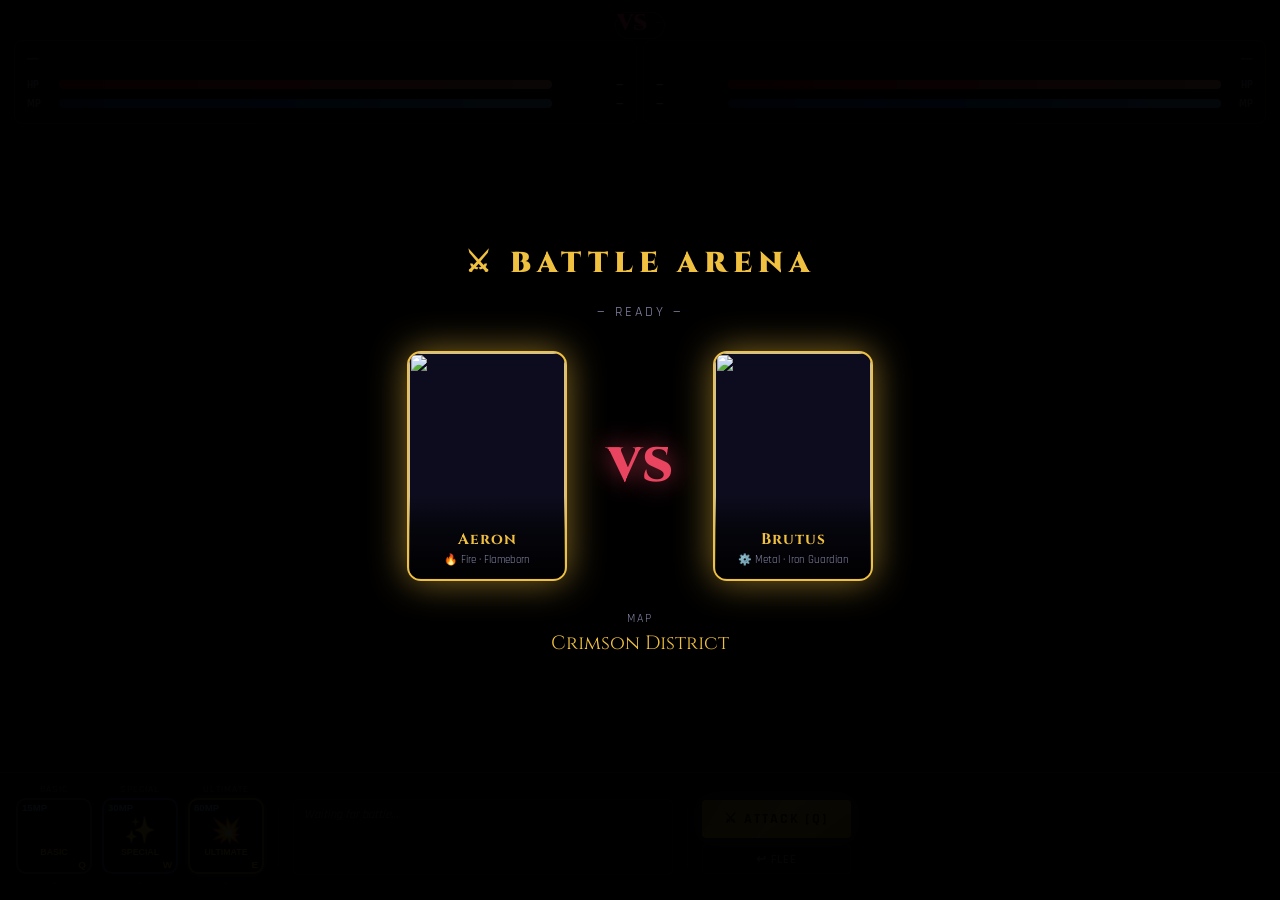
==== commit d6379fb5: "Update battle.html" ====
--- a/battle.html
+++ b/battle.html
@@ -682,4 +682,1508 @@
           <span class="skill-mana-cost" id="cost-basic">15MP</span>
           <span class="skill-key-hint">Q</span>
         </button>
-    
+        <div class="skill-name-tag" id="name-basic">—</div>
+      </div>
+      <div class="skill-slot">
+        <div class="skill-slot-label">Special</div>
+        <button class="skill-btn special-s" id="btn-special" onclick="useSkill('special')">
+          <div class="skill-btn-fb" id="fb-special"><span>✨</span><small>SPECIAL</small></div>
+          <span class="skill-mana-cost" id="cost-special">30MP</span>
+          <span class="skill-key-hint">W</span>
+        </button>
+        <div class="skill-name-tag" id="name-special">—</div>
+      </div>
+      <div class="skill-slot">
+        <div class="skill-slot-label">Ultimate</div>
+        <button class="skill-btn ultimate-s" id="btn-ultimate" onclick="useSkill('ultimate')">
+          <div class="skill-btn-fb" id="fb-ultimate"><span>💥</span><small>ULTIMATE</small></div>
+          <span class="skill-mana-cost" id="cost-ultimate">80MP</span>
+          <span class="skill-key-hint">E</span>
+        </button>
+        <div class="skill-name-tag" id="name-ultimate">—</div>
+      </div>
+    </div>
+    <div class="ctrl-divider"></div>
+    <div class="battle-log" id="battle-log"><p class="ls">Waiting for battle…</p></div>
+    <div class="ctrl-divider"></div>
+    <div class="action-area">
+      <button class="btn btn-gold" id="btn-attack" onclick="useAttack()">⚔ ATTACK [Q]</button>
+      <button class="btn-flee"     onclick="fleeBattle()">↩ Flee</button>
+    </div>
+  </div>
+
+</div><!-- /arena-page -->
+
+<script src="game.js"></script>
+<script>
+'use strict';
+
+// ── MOBILE VIEWPORT HEIGHT FIX (iOS Safari address bar) ──────
+function setVh() {
+  document.documentElement.style.setProperty('--vh', window.innerHeight * 0.01 + 'px');
+}
+setVh();
+window.addEventListener('resize', setVh);
+// Apply to arena-page height via inline style when needed
+document.addEventListener('DOMContentLoaded', () => {
+  const page = document.querySelector('.arena-page');
+  if (page) page.style.height = 'calc(var(--vh, 1vh) * 100)';
+});
+
+// ── PORTRAIT LOCK (battle page — blocking) ────────────────────
+(function() {
+  const prompt = document.getElementById('rotate-prompt');
+  if (!prompt) return;
+
+  function isMobile() {
+    return window.innerWidth <= 900 || 'ontouchstart' in window;
+  }
+  function isPortrait() {
+    if (screen.orientation && screen.orientation.type) {
+      return screen.orientation.type.startsWith('portrait');
+    }
+    return window.innerHeight > window.innerWidth;
+  }
+  function checkOrientation() {
+    if (isMobile() && isPortrait()) {
+      prompt.classList.add('show');
+      document.body.style.overflow = 'hidden';
+    } else {
+      prompt.classList.remove('show');
+      document.body.style.overflow = '';
+    }
+  }
+
+  // Fire immediately — no delay, no portrait flash
+  checkOrientation();
+  window.addEventListener('resize', checkOrientation);
+  window.addEventListener('orientationchange', () => setTimeout(checkOrientation, 150));
+  if (screen.orientation) {
+    screen.orientation.addEventListener('change', () => setTimeout(checkOrientation, 150));
+  }
+})();
+
+// ── AUTO LOGIN (no redirect on file://) ──────────────────────
+Game.loadUser();
+if (!Game.user) {
+  Game.login({ userID:'demo', username:'Player', totalScore:0, sessionID:'local' });
+}
+const user = Game.user;
+
+// Background sync only; battle startup never waits for the server.
+Game.syncScore().then((score) => {
+  if (score === null) return;
+  user.totalScore = score;
+  const nav = document.getElementById('nav-score');
+  if (nav) nav.textContent = score;
+  const navMobile = document.getElementById('nav-score-mobile');
+  if (navMobile) navMobile.textContent = score;
+});
+
+// ── ENSURE HERO SELECTED ─────────────────────────────────────
+(function() {
+  let h = Game.getSelectedHero();
+  if (!h || !HEROES[h]) {
+    Game.selectHero('aeron');
+  }
+})();
+
+
+
+// ── MAPS ─────────────────────────────────────────────────────
+const MAPS = [
+  { name:'Flame Sanctum',    bg:'Sprite/Aeron/1background.webp' },
+  { name:'Ashen Wasteland',  bg:'Sprite/Aeron/2background.webp' },
+  { name:'Inferno Forge',    bg:'Sprite/Aeron/3background.webp' },
+  { name:'Phoenix Crater',   bg:'Sprite/Aeron/4background.webp' },
+  { name:'Frozen Tundra',    bg:'Sprite/Lyra/background1.webp'  },
+  { name:'Crystal Glacier',  bg:'Sprite/Lyra/background2.webp'  },
+  { name:'Frostbite Valley', bg:'Sprite/Lyra/background3.webp'  },
+  { name:'Thunder Plains',   bg:'Sprite/Kael/background1.webp'  },
+  { name:'Storm Peak',       bg:'Sprite/Kael/background2.webp'  },
+  { name:'Crumbled Canyon',  bg:'Sprite/Riven/background1.webp' },
+  { name:'Earthen Ruins',    bg:'Sprite/Riven/background2.webp' },
+  { name:'Moonlit Shrine',   bg:'Sprite/Selene/background1.webp'},
+  { name:'Celestial Peaks',  bg:'Sprite/Selene/background2.webp'},
+  { name:'Starfall Glade',   bg:'Sprite/Selene/background3.webp'},
+  { name:'Shadow Alley',     bg:'Sprite/Draven/background1.webp'},
+  { name:'Crimson District', bg:'Sprite/Draven/background2.webp'},
+  { name:'Dark Sanctum',     bg:'Sprite/Draven/background3.webp'},
+  { name:'Phantom Ridge',    bg:'Sprite/Draven/background4.webp'},
+  { name:'Night Citadel',    bg:'Sprite/Draven/background5.webp'},
+  { name:'Coral Depths',     bg:'Sprite/Mira/background1.webp'  },
+  { name:'Tidal Cavern',     bg:'Sprite/Mira/background2.webp'  },
+  { name:'Sunken Temple',    bg:'Sprite/Mira/background3.webp'  },
+  { name:'Ocean Abyss',      bg:'Sprite/Mira/background4.webp'  },
+  { name:'Stormy Shores',    bg:'Sprite/Mira/background5.webp'  },
+  { name:'Iron Fortress',    bg:'Sprite/Brutus/background1.webp'},
+  { name:'Steel Ramparts',   bg:'Sprite/Brutus/background2.webp'},
+  { name:'Siege Grounds',    bg:'Sprite/Brutus/background3.webp'},
+  { name:'War Throne',       bg:'Sprite/Brutus/background4.webp'},
+  { name:'Gale Peak',        bg:'Sprite/Orion/background1.webp' },
+  { name:'Stormwind Ridge',  bg:'Sprite/Orion/background2.webp' },
+  { name:'Tempest Hollow',   bg:'Sprite/Orion/background3.webp' },
+  { name:'Arcane Sanctum',   bg:'Sprite/Elysia/background1.webp'},
+  { name:'Celestial Spire',  bg:'Sprite/Elysia/background2.webp'},
+  { name:'Starlight Realm',  bg:'Sprite/Elysia/background3.webp'},
+];
+
+// ── BATTLE STATE ─────────────────────────────────────────────
+let B = {};
+let rollPlayerHeroId, rollEnemyHeroId, rollMap;
+
+// ── $ HELPER ─────────────────────────────────────────────────
+const $ = id => document.getElementById(id);
+
+// ── ENTITY HELPER — hero or story monster ────────────────────
+function getEntity(id) {
+  return HEROES[id] || STORY_ENEMIES[id] || null;
+}
+
+// ── INIT BATTLE STATE ────────────────────────────────────────
+function initBattleState(pId, eId, mapObj, pLv, eLv) {
+  const pH = getEntity(pId), eH = getEntity(eId);
+  const pS = getScaledStats(pId, pLv), eS = getScaledStats(eId, eLv);
+  B = {
+    mode:    safeSessionStorage.getItem('tenfold_battle_mode')    || 'arena',
+    chapter: +safeSessionStorage.getItem('tenfold_battle_chapter') || 0,
+    stage:   +safeSessionStorage.getItem('tenfold_battle_stage')   || 0,
+    playerHeroId:pId, enemyHeroId:eId, map:mapObj,
+    pHero:pH, pMaxHp:pS.hp, pHp:pS.hp, pMaxMp:100, pMp:100,
+    pAtk:pS.atk, pDef:pS.def, pSpd:pS.spd, pCrit:pS.crit, pLevel:pLv,
+    pBurning:0, pFrozen:0, pParalyzed:0, pGuard:false, pBoost:0,
+    pCD:{basic:0,special:0,ultimate:0},
+    eHero:eH, eMaxHp:eS.hp, eHp:eS.hp, eMaxMp:100, eMp:100,
+    eAtk:eS.atk, eDef:eS.def, eSpd:eS.spd, eCrit:eS.crit, eLevel:eLv,
+    eBurning:0, eFrozen:0, eParalyzed:0, eGuard:false, eBoost:0,
+    eCD:{basic:0,special:0,ultimate:0},
+    turn:'player', over:false, turnCount:0, locked:false,
+  };
+}
+
+// ── SPRITE FLIP HELPER ───────────────────────────────────────
+// Player is on the LEFT  → needs to face RIGHT
+// Enemy  is on the RIGHT → needs to face LEFT
+// facesRight=true  → sprite naturally faces right
+//   player: no flip (scaleX 1)   enemy: flip (scaleX -1)
+// facesRight=false → sprite naturally faces left
+//   player: flip (scaleX -1)     enemy: no flip (scaleX 1)
+function getSpriteFlip(who, heroId, state) {
+  const entity = getEntity(heroId);
+  // Per-sprite flip override (e.g. ash_wolf has inconsistent sprite directions)
+  if (entity && entity.flipStates && state && state in entity.flipStates) {
+    const facesRight = entity.flipStates[state];
+    if (who === 'player') return facesRight ?  1 : -1;
+    else                  return facesRight ? -1 :  1;
+  }
+  const facesRight = entity ? entity.facesRight !== false : true;
+  if (who === 'player') return facesRight ?  1 : -1;
+  else                  return facesRight ? -1 :  1;
+}
+
+// ── BUILD FIGHTER SPRITE ─────────────────────────────────────
+function buildSprite(who, heroId) {
+  const wrapId = who === 'player' ? 'p-wrap' : 'e-wrap';
+  const sprId  = who === 'player' ? 'p-sprite' : 'e-sprite';
+  const wrap   = $(wrapId);
+  const h      = getEntity(heroId);
+  const frozen = wrap.querySelector('.frozen-overlay');
+
+  wrap.querySelectorAll('.fighter-sprite,.fighter-sprite-fallback').forEach(el => el.remove());
+
+  const idleSrc = h.sprites && h.sprites.idle;
+  const flip    = getSpriteFlip(who, heroId, 'idle');
+  if (idleSrc) {
+    const img = document.createElement('img');
+    img.className = 'fighter-sprite';
+    img.id  = sprId;
+    img.alt = h.name;
+    img.src = idleSrc;
+    img.style.transform = `scaleX(${flip})`;
+    img.onerror = () => { img.remove(); addFallback(wrap, who, heroId, h, frozen, sprId); };
+    wrap.insertBefore(img, frozen);
+  } else {
+    addFallback(wrap, who, heroId, h, frozen, sprId);
+  }
+}
+
+function addFallback(wrap, who, heroId, h, frozen, sprId) {
+  const fb = document.createElement('div');
+  fb.className   = 'fighter-sprite-fallback';
+  fb.id          = sprId;
+  fb.textContent = ELEMENT_ICONS[h.element] || '⚔';
+  fb.style.transform = `scaleX(${getSpriteFlip(who, heroId, 'idle')})`;
+  wrap.insertBefore(fb, frozen);
+}
+
+function setSprite(who, state) {
+  const heroId = who === 'player' ? B.playerHeroId : B.enemyHeroId;
+  const h  = getEntity(heroId);
+  const el = $(who === 'player' ? 'p-sprite' : 'e-sprite');
+  if (!el || el.tagName !== 'IMG') return;
+  const src = (h.sprites && h.sprites[state]) || (h.sprites && h.sprites.idle) || '';
+  if (src) {
+    el.src = src;
+    // Re-apply the correct flip per state
+    el.style.transform = `scaleX(${getSpriteFlip(who, heroId, state)})`;
+  }
+}
+
+// ── LOAD SKILL ICONS ─────────────────────────────────────────
+function loadSkillIcons(heroId) {
+  const h = getEntity(heroId);
+  ['basic','special','ultimate'].forEach(type => {
+    const sk   = h.skills[type];
+    const btn  = $(`btn-${type}`);
+    const fb   = $(`fb-${type}`);
+    const ntag = $(`name-${type}`);
+    if (ntag) ntag.textContent = sk.name;
+    const c = $(`cost-${type}`);
+    if (c) c.textContent = sk.manaCost + 'MP';
+    btn.title = `${sk.name} — ${sk.desc}`;
+    btn.querySelectorAll('img.sk-icon').forEach(i => i.remove());
+    if (sk.icon) {
+      const img = document.createElement('img');
+      img.className = 'sk-icon';
+      img.alt = sk.name;
+      img.src = sk.icon;
+      img.onload  = () => { if (fb) fb.style.display = 'none'; };
+      img.onerror = () => { img.remove(); if (fb) fb.style.display = 'flex'; };
+      btn.insertBefore(img, btn.firstChild);
+    }
+  });
+}
+
+// ── HUD ──────────────────────────────────────────────────────
+function renderHUD() {
+  $('hud-p-name').innerHTML = `${B.pHero.name} <span class="hud-lv">Lv ${B.pLevel}</span>`;
+  $('hud-e-name').innerHTML = `${B.eHero.name} <span class="hud-lv">Lv ${B.eLevel}</span>`;
+  updateBar('p-hp-bar','p-hp-val', B.pHp, B.pMaxHp, true);
+  updateBar('p-mp-bar','p-mp-val', B.pMp, B.pMaxMp, false);
+  updateBar('e-hp-bar','e-hp-val', B.eHp, B.eMaxHp, true);
+  updateBar('e-mp-bar','e-mp-val', B.eMp, B.eMaxMp, false);
+  $('hud-player').className = 'hud-box' + (B.turn==='player' ? ' your-turn' : '');
+  $('hud-enemy').className  = 'hud-box enemy-box' + (B.turn==='enemy' ? ' enemy-turn' : '');
+  $('turn-text').textContent = B.turn==='player' ? 'YOUR TURN' : 'ENEMY TURN';
+  renderStatus('p-status', B.pBurning, B.pFrozen, B.pParalyzed, B.pGuard);
+  renderStatus('e-status', B.eBurning, B.eFrozen, B.eParalyzed, B.eGuard);
+  $('p-frozen').className = 'frozen-overlay' + (B.pFrozen > 0 ? ' active' : '');
+  $('e-frozen').className = 'frozen-overlay' + (B.eFrozen > 0 ? ' active' : '');
+  updateSkillBtns();
+}
+
+function updateBar(barId, valId, cur, max, isHp) {
+  const pct = Math.max(0, Math.min(100, cur/max*100));
+  const el  = $(barId); if (!el) return;
+  el.style.width = pct + '%';
+  const vl = $(valId); if (vl) vl.textContent = `${Math.max(0,Math.floor(cur))} / ${max}`;
+  if (isHp) {
+    if (pct < 25)      el.style.background = 'linear-gradient(90deg,#660000,#cc0000,#ff2222)';
+    else if (pct < 50) el.style.background = 'linear-gradient(90deg,#884400,#ee6600,#ffaa44)';
+    else               el.style.background = 'linear-gradient(90deg,#aa0000,#ff4444,#ff9999)';
+  }
+}
+
+function renderStatus(elId, burn, freeze, paralyzed, guard) {
+  const el = $(elId); if (!el) return;
+  el.innerHTML =
+    (burn      > 0 ? `<span class="status-badge sb-burn">🔥 Burn ${burn}</span>`          : '') +
+    (freeze    > 0 ? `<span class="status-badge sb-freeze">❄ Frozen ${freeze}</span>`      : '') +
+    (paralyzed > 0 ? `<span class="status-badge sb-paralyzed">⚡ Paralyzed ${paralyzed}</span>` : '') +
+    (guard         ? `<span class="status-badge sb-guard">🛡 Guard</span>`                  : '');
+}
+
+function updateSkillBtns() {
+  const isStory  = B.mode === 'story';
+  const skillUL  = JSON.parse(safeLocalStorage.getItem('tenfold_skills_' + (Game.user && Game.user.userID || 'demo')) || '{}');
+
+  // A skill is playable when:
+  //   • The player is an admin (all skills always available), OR
+  //   • The skill has been unlocked via story progress (tenfold_skills_ localStorage).
+  // This applies equally in both story battles and arena — you only use what you've earned.
+  function isSkillPlayable(type) {
+    if (Game.isAdmin()) return true; // admins always have all skills
+    const heroId   = B.playerHeroId;
+    const unlocked = (skillUL && skillUL[heroId]) ? skillUL[heroId] : [];
+    return unlocked.includes(type);
+  }
+
+  // Hint text shown on the lock overlay
+  const SKILL_HINTS = {
+    basic:    'Clear Ch.1 Stage 1',
+    special:  'Clear Ch.1 Stage 3',
+    ultimate: 'Clear Ch.1 Stage 4',
+  };
+
+  ['basic','special','ultimate'].forEach(t => {
+    const btn = $(`btn-${t}`); if (!btn) return;
+    const sk  = B.pHero.skills[t];
+    const cd  = B.pCD[t];
+    const noMp = sk.manaCost > 0 && B.pMp < sk.manaCost;
+    const storyLocked = !isSkillPlayable(t);
+
+    // Toggle story-locked class and overlay
+    btn.classList.toggle('story-locked', storyLocked);
+    let lockEl = btn.querySelector('.skill-lock-overlay');
+    if (storyLocked) {
+      if (!lockEl) {
+        lockEl = document.createElement('div');
+        lockEl.className = 'skill-lock-overlay';
+        btn.appendChild(lockEl);
+      }
+      lockEl.innerHTML = `<span>🔒</span><small>${SKILL_HINTS[t]}</small>`;
+    } else if (lockEl) {
+      lockEl.remove();
+    }
+
+    // Disable if story-locked OR normal reasons
+    btn.disabled = storyLocked || B.turn !== 'player' || B.locked || B.over || cd > 0 || noMp;
+
+    let cdEl = btn.querySelector('.skill-cd-overlay');
+    if (cd > 0 && !storyLocked) {
+      if (!cdEl) { cdEl = document.createElement('div'); cdEl.className = 'skill-cd-overlay'; btn.appendChild(cdEl); }
+      cdEl.textContent = cd;
+    } else if (cdEl) cdEl.remove();
+  });
+  const atk = $('btn-attack');
+  if (atk) atk.disabled = B.turn !== 'player' || B.locked || B.over;
+}
+
+// ── LOG ──────────────────────────────────────────────────────
+function logMsg(msg, cls='ls') {
+  const log = $('battle-log');
+  const p   = document.createElement('p');
+  p.className = cls; p.textContent = msg;
+  log.appendChild(p);
+  log.scrollTop = log.scrollHeight;
+}
+
+// ── DAMAGE CALC ──────────────────────────────────────────────
+function calcDmg(atk, def, base, crit) {
+  const isCrit = Math.random()*100 < crit;
+  const v = 0.88 + Math.random()*0.24;
+  let dmg = Math.floor(base * (atk/120) * v * (100/(100+def*0.6)));
+  if (isCrit) dmg = Math.floor(dmg*1.75);
+  return { dmg:Math.max(1,dmg), isCrit };
+}
+
+// ── APPROACH / RETREAT ANIMATION ─────────────────────────────
+// Cycles walk → run → sprint forward, then sprint → run → walk backward
+// Uses CSS translateX on the fighter-sprite-wrap
+
+const APPROACH_STEPS = [
+  { state:'walk',   x:25,  dur:120 },
+  { state:'walk',   x:55,  dur:110 },
+  { state:'run',    x:95,  dur:100 },
+  { state:'run',    x:145, dur:95  },
+  { state:'sprint', x:210, dur:85  },
+  { state:'sprint', x:265, dur:80  },
+  { state:'sprint', x:300, dur:0   },  // last step — right up close to enemy
+];
+const RETREAT_STEPS = [
+  { state:'sprint', x:255, dur:80  },
+  { state:'run',    x:185, dur:90  },
+  { state:'run',    x:120, dur:100 },
+  { state:'walk',   x:60,  dur:110 },
+  { state:'walk',   x:15,  dur:120 },
+  { state:'idle',   x:0,   dur:0   },
+];
+
+function doApproach(who, onDone) {
+  const wrapEl = $(who === 'player' ? 'p-wrap' : 'e-wrap');
+  // Enemy moves toward player (negative X since it's on the right)
+  const dir = who === 'player' ? 1 : -1;
+  let idx = 0;
+  function next() {
+    if (idx >= APPROACH_STEPS.length) { onDone(); return; }
+    const step = APPROACH_STEPS[idx++];
+    setSprite(who, step.state);
+    wrapEl.style.transform = `translateX(${step.x * dir}px)`;
+    if (step.dur > 0) setTimeout(next, step.dur);
+    else onDone();
+  }
+  next();
+}
+
+function doRetreat(who, onDone) {
+  const wrapEl = $(who === 'player' ? 'p-wrap' : 'e-wrap');
+  const dir = who === 'player' ? 1 : -1;
+  let idx = 0;
+  function next() {
+    if (idx >= RETREAT_STEPS.length) {
+      wrapEl.style.transform = '';
+      if (onDone) onDone();
+      return;
+    }
+    const step = RETREAT_STEPS[idx++];
+    setSprite(who, step.state);
+    wrapEl.style.transform = `translateX(${step.x * dir}px)`;
+    if (step.dur > 0) setTimeout(next, step.dur);
+    else {
+      wrapEl.style.transform = '';
+      if (onDone) onDone();
+    }
+  }
+  next();
+}
+
+// ── SKILL EFFECT ─────────────────────────────────────────────
+// plainattack → approach → attack.png → shake → retreat  (no projectile)
+// basic/special/ultimate → approach → cast frames → travel → impact → retreat
+function spawnEffect(fromWho, skillType, onDone) {
+  const heroId = fromWho === 'player' ? B.playerHeroId : B.enemyHeroId;
+  const h      = getEntity(heroId);
+  const stage  = $('arena-stage');
+
+  // ── PLAIN ATTACK (ATTACK button) — teleport to enemy, attack, teleport back ──
+  if (skillType === 'plainattack') {
+    const wrapEl  = $(fromWho === 'player' ? 'p-wrap' : 'e-wrap');
+    const targetEl = $(fromWho === 'player' ? 'e-wrap' : 'p-wrap');
+    const dir = fromWho === 'player' ? 1 : -1;
+
+    // Calculate how far to move to be right beside the enemy
+    const wrapRect   = wrapEl.getBoundingClientRect();
+    const targetRect = targetEl.getBoundingClientRect();
+    // Land just beside the enemy (overlap slightly)
+    const gap = 10; // px gap between sprites
+    let moveX;
+    if (fromWho === 'player') {
+      // player is on left, enemy is on right → move right
+      moveX = (targetRect.left - wrapRect.right) + gap;
+    } else {
+      // enemy is on right, player is on left → move left
+      moveX = (targetRect.right - wrapRect.left) - gap;
+    }
+
+    // Instant teleport to enemy's side
+    wrapEl.style.transition = 'none';
+    setSprite(fromWho, 'attack');
+    wrapEl.style.transform = `translateX(${moveX}px)`;
+    // Hit the enemy right away
+    hitShake(fromWho === 'player' ? 'enemy' : 'player');
+    setTimeout(() => {
+      // Instant teleport back
+      wrapEl.style.transition = 'none';
+      wrapEl.style.transform = '';
+      setSprite(fromWho, 'idle');
+      onDone();
+    }, 320);
+    return;
+  }
+
+  const sk = h.skills[skillType];
+
+  // ── SKILL WITH NO FRAMES → quick shake only ──
+  if (!sk.frames || sk.frames.length === 0) {
+    doApproach(fromWho, () => {
+      hitShake(fromWho === 'player' ? 'enemy' : 'player');
+      setTimeout(() => doRetreat(fromWho, onDone), 200);
+    });
+    return;
+  }
+
+  // ── HEAL SKILL (damage < 0) → play frames on self, no approach/travel ──
+  if (sk.damage < 0) {
+    const stR  = stage.getBoundingClientRect();
+    const fR   = $(fromWho === 'player' ? 'p-wrap' : 'e-wrap').getBoundingClientRect();
+    const HALF = 110;
+    const cx   = fR.left - stR.left + fR.width/2  - HALF;
+    const cy   = fR.top  - stR.top  + fR.height/2 - HALF;
+
+    const fx = document.createElement('div');
+    fx.className = 'skill-fx';
+    fx.style.cssText = `left:${cx}px;top:${cy}px;opacity:0;`;
+    stage.appendChild(fx);
+
+    const FRAME_MS = 110;
+    let fi = 0;
+    function nextHealFrame() {
+      fx.innerHTML = `<img src="${sk.frames[fi]}" alt=""
+        style="filter:drop-shadow(0 0 22px ${h.color}) brightness(1.4);">`;
+      fx.style.opacity = '1';
+      fi++;
+      if (fi < sk.frames.length) {
+        setTimeout(nextHealFrame, FRAME_MS);
+      } else {
+        setTimeout(() => { fx.remove(); onDone(); }, 200);
+      }
+    }
+    nextHealFrame();
+    return;
+  }
+
+  // Approach first, then cast
+  doApproach(fromWho, () => {
+    const stR  = stage.getBoundingClientRect();
+    const pR   = $('p-wrap').getBoundingClientRect();
+    const eR   = $('e-wrap').getBoundingClientRect();
+    const fR   = fromWho === 'player' ? pR : eR;
+    const tR   = fromWho === 'player' ? eR : pR;
+    const HALF = 110;
+    const sx   = fR.left - stR.left + fR.width/2  - HALF;
+    const sy   = fR.top  - stR.top  + fR.height/2 - HALF;
+    const ex   = tR.left - stR.left + tR.width/2  - HALF;
+    const ey   = tR.top  - stR.top  + tR.height/2 - HALF;
+
+    const fx = document.createElement('div');
+    fx.className = 'skill-fx';
+    // Skill FX faces the direction it travels.
+    // We derive the flip from getSpriteFlip using the 'attack' state,
+    // which respects flipStates overrides (needed for story enemies like AshWolf).
+    // Enemy attacks travel LEFT  → flip when the sprite naturally faces right in 'attack' state.
+    // Player attacks travel RIGHT → flip when the sprite naturally faces left in 'attack' state.
+    let fxFlip = false;
+    if (fromWho === 'enemy') {
+      // getSpriteFlip returns -1 when the enemy sprite needs no flip (already faces left/player).
+      // It returns +1 when the enemy sprite needs a flip (naturally faces right).
+      // For the FX we want to flip if the sprite naturally faces right.
+      const sprFlip = getSpriteFlip('enemy', B.enemyHeroId, 'attack');
+      fxFlip = sprFlip === 1; // sprite faces right → FX must flip to face left (toward player)
+    } else {
+      const sprFlip = getSpriteFlip('player', B.playerHeroId, 'attack');
+      fxFlip = sprFlip === -1; // sprite faces left → FX must flip to face right (toward enemy)
+    }
+    fx.style.cssText = `left:${sx}px;top:${sy}px;opacity:0;` +
+      (fxFlip ? 'transform:scaleX(-1);' : '');
+    stage.appendChild(fx);
+
+    // Frame rate: 110ms — natural timing
+    const FRAME_MS = 110;
+    let fi = 0;
+    const totalFrames = sk.frames.length;
+    function nextFrame() {
+      // Move the effect progressively toward the target as frames play.
+      // Frames cover the first 70% of the distance; travel() handles the rest.
+      const progress = (fi / totalFrames) * 0.7;
+      const cx = sx + (ex - sx) * progress;
+      const cy = sy + (ey - sy) * progress;
+      fx.style.left = cx + 'px';
+      fx.style.top  = cy + 'px';
+      fx.innerHTML = `<img src="${sk.frames[fi]}" alt=""
+        style="filter:drop-shadow(0 0 22px ${h.color}) brightness(1.25);">`;
+      fx.style.opacity = '1';
+      fi++;
+      if (fi < totalFrames) {
+        setTimeout(nextFrame, FRAME_MS);
+      } else {
+        // Travel the remaining 30% to the target
+        travel(fx, cx, cy, ex, ey, h.color, fromWho, sk, fxFlip, () => {
+          // After impact: retreat
+          doRetreat(fromWho, onDone);
+        }, stage);
+      }
+    }
+    nextFrame();
+  });
+}
+
+function travel(fx, sx, sy, ex, ey, color, fromWho, sk, fxFlip, onDone, stage) {
+  const dx = ex-sx, dy = ey-sy;
+  // Travel speed: moderate — not too fast, not too slow
+  const dur = Math.max(480, Math.min(700, Math.hypot(dx,dy) * 0.6));
+  fx.innerHTML = `<img src="${sk.frames[sk.frames.length-1]}" alt=""
+    style="width:100%;height:100%;object-fit:contain;
+    filter:drop-shadow(0 0 26px ${color}) brightness(1.3);">`;
+  let t0 = null;
+  const HALF = 110;
+  const ease = t => t<.5 ? 4*t*t*t : 1-Math.pow(-2*t+2,3)/2;
+  function step(ts) {
+    if (!t0) t0 = ts;
+    const t = Math.min((ts-t0)/dur, 1), e = ease(t), sc = 1 + e * 0.3;
+    fx.style.left      = (sx+dx*e)+'px';
+    fx.style.top       = (sy+dy*e)+'px';
+    fx.style.transform = fxFlip ? `scaleX(-1) scale(${sc})` : `scale(${sc})`;
+    fx.style.opacity   = t > 0.78 ? String(1-(t-0.78)/0.22) : '1';
+    if (t < 1) { requestAnimationFrame(step); return; }
+    fx.remove();
+    spawnImpact(ex+HALF, ey+HALF, color, stage);
+    hitShake(fromWho === 'player' ? 'enemy' : 'player');
+    onDone();
+  }
+  requestAnimationFrame(step);
+}
+
+function spawnImpact(x, y, color, stage) {
+  const b = document.createElement('div');
+  b.className = 'impact-burst';
+  b.style.cssText = `left:${x}px;top:${y}px;background:radial-gradient(circle,${color} 0%,${color}55 45%,transparent 70%);`;
+  stage.appendChild(b);
+  b.addEventListener('animationend', () => b.remove(), {once:true});
+}
+
+function hitShake(who) {
+  const el = $(who === 'player' ? 'p-wrap' : 'e-wrap'); if (!el) return;
+  el.classList.remove('shake'); void el.offsetWidth; el.classList.add('shake');
+  el.addEventListener('animationend', () => el.classList.remove('shake'), {once:true});
+}
+
+function spawnDmg(who, value, isCrit=false, isHeal=false) {
+  const wrap = $(who === 'player' ? 'p-wrap' : 'e-wrap');
+  const n    = document.createElement('div');
+  n.className = 'dmg-num' + (isCrit?' crit':'') + (isHeal?' heal':'');
+  if (isHeal)        n.textContent = '+'+Math.abs(value);
+  else if (value===0){ n.style.color='#888'; n.textContent='MISS'; }
+  else {
+    n.textContent = (isCrit ? '⚡ ' : '')+value;
+    n.style.color = isCrit ? '#ffdd00'
+      : (getEntity(who==='player'?B.enemyHeroId:B.playerHeroId)||{color:'#ff8888'}).color;
+  }
+  wrap.appendChild(n);
+  n.addEventListener('animationend', ()=>n.remove(), {once:true});
+}
+
+// ── SPAWN MP DRAIN FLOAT ──────────────────────────────────────
+function spawnMpDrain(who, amount) {
+  if (!amount || amount <= 0) return;
+  const wrap = $(who === 'player' ? 'p-wrap' : 'e-wrap');
+  const n    = document.createElement('div');
+  n.className = 'dmg-num mana-drain';
+  n.textContent = '💧-' + amount + ' MP';
+  n.style.top = '38%'; // offset so it doesn't overlap damage number
+  wrap.appendChild(n);
+  n.addEventListener('animationend', ()=>n.remove(), {once:true});
+}
+function applyDmg(target, amount) {
+  const guarded = target==='enemy' ? B.eGuard : B.pGuard;
+  const r = guarded ? Math.floor(amount*.4) : amount;
+  if (target==='enemy') B.eHp = Math.max(0, B.eHp-r);
+  else                  B.pHp = Math.max(0, B.pHp-r);
+  return r;
+}
+function applyHeal(target, amount) {
+  if (target==='player') B.pHp = Math.min(B.pMaxHp, B.pHp+amount);
+  else                   B.eHp = Math.min(B.eMaxHp, B.eHp+amount);
+}
+
+// ── USE PLAIN ATTACK (ATTACK button / Q key) — no skill frames ────────────
+function useAttack() {
+  if (B.turn!=='player'||B.locked||B.over) return;
+
+  if (B.pFrozen > 0) {
+    B.pFrozen--;
+    renderHUD();
+    if (B.pFrozen > 0) { logMsg('❄ Still frozen — cannot act!','ls'); return; }
+    logMsg('❄ Thawed! You can act now.','ls');
+  }
+
+  // Paralysis: 50% chance to lose turn
+  if (B.pParalyzed > 0 && Math.random() < 0.5) {
+    B.pParalyzed--;
+    renderHUD();
+    logMsg(`⚡ Paralyzed! You can't move! (${B.pParalyzed} left)`,'ls');
+    tickStatus('player');
+    tickCD('player'); regenMp('player');
+    B.turn='enemy'; B.locked=false; renderHUD();
+    setTimeout(enemyAI, 900+Math.random()*400);
+    return;
+  }
+
+  B.locked = true;
+  B.pMp = Math.min(B.pMaxMp, B.pMp + 5); // plain attack still regens 5 MP
+  updateSkillBtns();
+  spawnEffect('player', 'plainattack', () => {
+    const sk = B.pHero.skills.basic; // use basic damage stats but no effect
+    const boost = B.pBoost > 0 ? 1.3 : 1;
+    const {dmg, isCrit} = calcDmg(B.pAtk * boost, B.eDef, sk.damage, B.pCrit);
+    const r = applyDmg('enemy', dmg); spawnDmg('enemy', r, isCrit);
+    // Arena mode: plain attack does NOT drain mana
+    logMsg(`⚔ ${B.pHero.name} attacks! Deals ${r}${isCrit?' (CRIT!)':''} dmg.`, 'lp');
+    if (B.playerHeroId==='aeron') { B.eBurning=Math.max(B.eBurning,2); logMsg('🔥 Enemy burns!','lp'); }
+    if (B.playerHeroId==='kael')  { B.eParalyzed=Math.max(B.eParalyzed,1); logMsg('⚡ Enemy paralyzed!','lp'); }
+    renderHUD(); // show MP drain immediately
+    checkEnd(()=>{ tickStatus('enemy'); renderHUD();
+      checkEnd(()=>{ tickCD('player'); regenMp('player');
+        B.turn='enemy'; B.locked=false; renderHUD();
+        setTimeout(enemyAI, 900+Math.random()*400);
+      });
+    });
+  });
+}
+
+// ── USE SKILL (PLAYER) ───────────────────────────────────────
+function useSkill(type) {
+  if (B.turn!=='player'||B.locked||B.over) return;
+
+  // Block locked skills in both arena AND story mode
+  // (admins bypass this — Game.isAdmin() check is inside the same storage read)
+  {
+    const skillUL  = JSON.parse(safeLocalStorage.getItem('tenfold_skills_' + (Game.user && Game.user.userID || 'demo')) || '{}');
+    const unlocked = Game.isAdmin() ? ['basic','special','ultimate'] : ((skillUL[B.playerHeroId]) || []);
+    if (!unlocked.includes(type)) {
+      const hints = { basic:'Clear Chapter 1 Stage 1', special:'Clear Chapter 1 Stage 3', ultimate:'Clear Chapter 1 Stage 4' };
+      logMsg(`🔒 ${B.pHero.skills[type].name} is locked! ${hints[type]} in Story Mode to unlock.`, 'ls');
+      return;
+    }
+  }
+
+  // Tick down freeze at start of player turn (not block — just decrement)
+  if (B.pFrozen > 0) {
+    B.pFrozen--;
+    renderHUD();
+    if (B.pFrozen > 0) { logMsg('❄ Still frozen — cannot act!','ls'); return; }
+    logMsg('❄ Thawed! You can act now.','ls');
+    // Don't return — let them act
+  }
+
+  // Paralysis: 50% chance to lose turn
+  if (B.pParalyzed > 0 && Math.random() < 0.5) {
+    B.pParalyzed--;
+    renderHUD();
+    logMsg(`⚡ Paralyzed! You can't move! (${B.pParalyzed} left)`,'ls');
+    tickStatus('player');
+    tickCD('player'); regenMp('player');
+    B.turn='enemy'; B.locked=false; renderHUD();
+    setTimeout(enemyAI, 900+Math.random()*400);
+    return;
+  }
+
+  const sk = B.pHero.skills[type];
+  if (B.pCD[type]>0) { logMsg(`⏳ ${sk.name} on cooldown (${B.pCD[type]})`, 'ls'); return; }
+  if (sk.manaCost>0 && B.pMp<sk.manaCost) { logMsg(`💧 Not enough MP for ${sk.name}!`, 'ls'); return; }
+  B.locked = true;
+  B.pMp = Math.max(0, B.pMp - sk.manaCost);
+  // Basic attack rewards MP (+5)
+  if (type === 'basic') B.pMp = Math.min(B.pMaxMp, B.pMp + 5);
+  if (sk.cooldown>0) B.pCD[type] = sk.cooldown;
+  updateSkillBtns();
+  // doApproach handles walk→run→sprint→attack sprite switching
+  spawnEffect('player', type, () => execPlayer(type, sk));
+}
+
+function execPlayer(type, sk) {
+  const ph = B.pHero; let extra='';
+  const boost = B.pBoost>0 ? 1.3 : 1;
+
+  if (type==='basic') {
+    const {dmg,isCrit} = calcDmg(B.pAtk*boost, B.eDef, sk.damage, B.pCrit);
+    const r = applyDmg('enemy',dmg); spawnDmg('enemy',r,isCrit);
+    // Basic skill drains 10 MP from enemy in arena mode
+    if (B.mode === 'arena') {
+      const drain = Math.min(10, B.eMp);
+      B.eMp = Math.max(0, B.eMp - drain);
+      if (drain > 0) spawnMpDrain('enemy', drain);
+    }
+    renderHUD(); // show MP drain on bar immediately
+    logMsg(`⚔ ${ph.name} uses ${sk.name}! Deals ${r}${isCrit?' (CRIT!)':''} dmg.`, 'lp');
+    if (B.playerHeroId==='aeron') { B.eBurning=Math.max(B.eBurning,2); extra=' 🔥 Enemy burns!'; }
+    if (B.playerHeroId==='kael')  { B.eParalyzed=Math.max(B.eParalyzed,1); extra=' ⚡ Enemy paralyzed!'; }
+  } else if (type==='special') {
+    if (sk.damage<0) {
+      const h=Math.abs(sk.damage); applyHeal('player',h); spawnDmg('player',h,false,true);
+      logMsg(`💧 ${ph.name} uses ${sk.name}! +${h} HP.`,'lh');
+    } else if (sk.damage===0) {
+      B.pGuard = true; extra=' 🛡 Guard raised!';
+      logMsg(`🛡 ${ph.name} uses ${sk.name}!`, 'lp');
+    } else {
+      const {dmg,isCrit} = calcDmg(B.pAtk*boost, B.eDef, sk.damage, B.pCrit+5);
+      const r = applyDmg('enemy',dmg); spawnDmg('enemy',r,isCrit);
+      logMsg(`✨ ${ph.name} uses ${sk.name}! Deals ${r}${isCrit?' (CRIT!)':''} dmg.`, 'lp');
+      if (B.playerHeroId==='lyra')   { B.eFrozen=1;  extra=' ❄ Enemy FROZEN!'; }
+      if (B.playerHeroId==='aeron')  { B.eBurning=Math.max(B.eBurning,2); extra=' 🔥'; }
+      if (B.playerHeroId==='kael')   { B.eParalyzed=Math.max(B.eParalyzed,2); extra=' ⚡ Enemy paralyzed!'; }
+      if (B.playerHeroId==='selene') { B.pBoost=2; extra=' 🌙 Power surge!'; }
+      if (B.playerHeroId==='draven') { B.pBoost=2; extra=' 🌑 Stepping from the shadows!'; }
+    }
+  } else {
+    const {dmg,isCrit} = calcDmg(B.pAtk*1.5*boost, B.eDef, sk.damage, B.pCrit+10);
+    const r = applyDmg('enemy',dmg); spawnDmg('enemy',r,isCrit);
+    logMsg(`💥 ${ph.name} UNLEASHES ${sk.name}!! ${r}${isCrit?' (CRIT!!)':''} MASSIVE DMG!`, 'lp');
+    if (B.playerHeroId==='aeron')  { B.eBurning=Math.max(B.eBurning,3); extra=' 🔥🔥 Phoenix flames!'; }
+    if (B.playerHeroId==='lyra')   { B.eFrozen=2; extra=' ❄ ABSOLUTE ZERO!'; }
+    if (B.playerHeroId==='mira')   { const h=80; applyHeal('player',h); extra=` +${h} HP healed!`; }
+    if (B.playerHeroId==='kael')   { B.eParalyzed=Math.max(B.eParalyzed,3); extra=' ⚡⚡ STORM JUDGMENT!'; }
+    if (B.playerHeroId==='riven')  { B.eFrozen=Math.max(B.eFrozen,1); extra=' 💥 Enemy STUNNED!'; }
+    if (B.playerHeroId==='selene') { B.pBoost=3; extra=' 🌙✨ MOONFALL!'; }
+    if (B.playerHeroId==='draven') { B.pBoost=3; extra=' 💀 NIGHTMARE EXECUTION!'; }
+  }
+  if (extra) logMsg(extra,'lp');
+  // doRetreat (called inside spawnEffect) handles sprint→run→walk→idle
+  checkEnd(()=>{ tickStatus('enemy'); renderHUD();
+    checkEnd(()=>{ tickCD('player'); regenMp('player');
+      B.turn='enemy'; B.locked=false; renderHUD();
+      setTimeout(enemyAI, 900+Math.random()*400);
+    });
+  });
+}
+
+// ── ENEMY AI ─────────────────────────────────────────────────
+function enemyAI() {
+  if (B.over) return;
+
+  // Handle frozen — skip turn but tick down
+  if (B.eFrozen > 0) {
+    B.eFrozen--;
+    logMsg(`❄ ${B.eHero.name} is frozen! (${B.eFrozen} turns left)`,'le');
+    tickCD('enemy'); regenMp('enemy');
+    B.turn='player'; B.locked=false; renderHUD(); return;
+  }
+
+  // Handle paralyzed — 50% chance to skip turn
+  if (B.eParalyzed > 0 && Math.random() < 0.5) {
+    B.eParalyzed--;
+    logMsg(`⚡ ${B.eHero.name} is paralyzed and can't move! (${B.eParalyzed} left)`,'le');
+    tickCD('enemy'); regenMp('enemy');
+    B.turn='player'; B.locked=false; renderHUD(); return;
+  }
+
+  const type = pickEnemySkill();
+  const sk   = B.eHero.skills[type];
+  logMsg(`${B.eHero.name} uses ${sk.name}…`,'le');
+  B.locked = true;
+  B.eMp = Math.max(0, B.eMp - sk.manaCost);
+  // Basic attack also regens MP for enemy (+5)
+  if (type === 'basic') B.eMp = Math.min(B.eMaxMp, B.eMp + 5);
+  if (sk.cooldown > 0) B.eCD[type] = sk.cooldown;
+  renderHUD(); // show enemy MP change immediately
+  updateSkillBtns();
+  spawnEffect('enemy', type, () => execEnemy(type, sk));
+}
+
+function pickEnemySkill() {
+  const hp  = B.eHp / B.eMaxHp;
+  const mp  = B.eMp;
+  const rng = Math.random();
+
+  // In story mode, enemy skill availability mirrors the player's unlock progression:
+  //   stage 1 → basic only
+  //   stage 3+ → special unlocked
+  //   stage 4+ → ultimate unlocked
+  // In arena mode (hero vs hero) all enemy skills are always available.
+  const stageNum = B.stage || 0;
+  const canSpecial  = B.mode !== 'story' || stageNum >= 3;
+  const canUltimate = B.mode !== 'story' || stageNum >= 4;
+
+  // ── ULTIMATE — use whenever available + affordable ──
+  if (canUltimate && B.eCD.ultimate === 0 && mp >= 80) {
+    if (hp < 0.5 || rng < 0.35) return 'ultimate';
+  }
+
+  // ── SPECIAL — use frequently when available ──
+  if (canSpecial && B.eCD.special === 0 && mp >= 30) {
+    const sp = B.eHero.skills.special;
+    // Heal special: always use when HP below 55%
+    if (sp.damage < 0 && hp < 0.55) return 'special';
+    // Guard special: use 40% of the time
+    if (sp.damage === 0 && rng < 0.4) return 'special';
+    // Damage special: use 60% of the time when available
+    if (sp.damage > 0 && rng < 0.60) return 'special';
+  }
+
+  // ── BASIC fallback ──
+  return 'basic';
+}
+
+function execEnemy(type, sk) {
+  const eh=B.eHero; let extra='';
+  const boost = B.eBoost>0?1.3:1;
+  const eElem = eh.element || '';
+  const eId   = B.enemyHeroId;
+
+  if (type==='basic') {
+    const {dmg,isCrit} = calcDmg(B.eAtk*boost, B.pDef, sk.damage, B.eCrit);
+    const r=applyDmg('player',dmg); spawnDmg('player',r,isCrit);
+    logMsg(`${eh.name} uses ${sk.name}! You take ${r}${isCrit?' (CRIT!)':''}.`,'le');
+    // Status effects by element (works for both heroes and story enemies)
+    if (eElem==='Fire')      { B.pBurning=Math.max(B.pBurning,2); extra=' 🔥 You burn!'; }
+    if (eElem==='Lightning') { B.pParalyzed=Math.max(B.pParalyzed,1); extra=' ⚡ You are paralyzed!'; }
+    // Hero-specific overrides (only if it's actually that hero)
+    if (eId==='kael')        { B.pParalyzed=Math.max(B.pParalyzed,1); extra=' ⚡ You are paralyzed!'; }
+  } else if (type==='special') {
+    if (sk.damage<0) {
+      const h=Math.abs(sk.damage); applyHeal('enemy',h); spawnDmg('enemy',h,false,true);
+      logMsg(`${eh.name} uses ${sk.name}! Heals ${h} HP.`,'le');
+    } else if (sk.damage===0) {
+      B.eGuard = true; extra=' 🛡 Guard raised!';
+      logMsg(`🛡 ${eh.name} uses ${sk.name}!`, 'le');
+    } else {
+      const {dmg,isCrit} = calcDmg(B.eAtk*boost, B.pDef, sk.damage, B.eCrit+5);
+      const r=applyDmg('player',dmg); spawnDmg('player',r,isCrit);
+      logMsg(`${eh.name} uses ${sk.name}! You take ${r}${isCrit?' (CRIT!)':''}.`,'le');
+      // Status effects by element
+      if (eElem==='Fire')      { B.pBurning=Math.max(B.pBurning,2); extra=' 🔥 Scorching flames!'; }
+      if (eElem==='Ice')       { B.pFrozen=1; extra=' ❄ You are FROZEN!'; }
+      if (eElem==='Lightning') { B.pParalyzed=Math.max(B.pParalyzed,2); extra=' ⚡ You are paralyzed!'; }
+      // Hero-specific overrides
+      if (eId==='lyra')   { B.pFrozen=1; extra=' ❄ You are FROZEN!'; }
+      if (eId==='kael')   { B.pParalyzed=Math.max(B.pParalyzed,2); extra=' ⚡ You are paralyzed!'; }
+      if (eId==='selene') { B.eBoost=2; extra=' 🌙 Power surge!'; }
+      if (eId==='draven') { B.eBoost=2; extra=' 🌑 Stepping from the shadows!'; }
+    }
+  } else {
+    const {dmg,isCrit} = calcDmg(B.eAtk*1.5*boost, B.pDef, sk.damage, B.eCrit+10);
+    const r=applyDmg('player',dmg); spawnDmg('player',r,isCrit);
+    logMsg(`💥 ${eh.name} UNLEASHES ${sk.name}!! You take ${r}${isCrit?' (CRIT!!)':''} MASSIVE DMG!`,'le');
+    // Status effects by element
+    if (eElem==='Fire')      { B.pBurning=Math.max(B.pBurning,3); extra=' 🔥🔥 Burning inferno!'; }
+    if (eElem==='Ice')       { B.pFrozen=2; extra=' ❄ Frozen solid!'; }
+    if (eElem==='Lightning') { B.pParalyzed=Math.max(B.pParalyzed,3); extra=' ⚡⚡ STORM JUDGMENT!'; }
+    // Hero-specific overrides
+    if (eId==='aeron')  { B.pBurning=Math.max(B.pBurning,3); extra=' 🔥🔥'; }
+    if (eId==='lyra')   { B.pFrozen=2; extra=' ❄ Frozen solid!'; }
+    if (eId==='mira')   { const h=80; applyHeal('enemy',h); extra=` Healed ${h}!`; }
+    if (eId==='kael')   { B.pParalyzed=Math.max(B.pParalyzed,3); extra=' ⚡⚡ STORM JUDGMENT!'; }
+    if (eId==='riven')  { B.pFrozen=Math.max(B.pFrozen,1); extra=' 💥 You are STUNNED!'; }
+    if (eId==='selene') { B.eBoost=3; extra=' 🌙✨ MOONFALL!'; }
+    if (eId==='draven') { B.eBoost=3; extra=' 💀 NIGHTMARE EXECUTION!'; }
+  }
+  if (extra) logMsg(extra,'le');
+  // doRetreat handles sprint→run→walk→idle for enemy too
+  checkEnd(()=>{ tickStatus('player'); renderHUD();
+    checkEnd(()=>{ tickCD('enemy'); regenMp('enemy');
+      B.turn='player'; B.locked=false; B.turnCount++;
+      renderHUD();
+    });
+  });
+}
+
+// ── STATUS TICKS ─────────────────────────────────────────────
+function tickStatus(who) {
+  if (who==='player'&&B.pBurning>0) {
+    const d=Math.floor(B.pMaxHp*.05);
+    B.pHp=Math.max(0,B.pHp-d); B.pBurning--;
+    logMsg(`🔥 ${B.pHero.name} takes ${d} burn!`,'le'); spawnDmg('player',d);
+  }
+  if (who==='enemy'&&B.eBurning>0) {
+    const d=Math.floor(B.eMaxHp*.05);
+    B.eHp=Math.max(0,B.eHp-d); B.eBurning--;
+    logMsg(`🔥 ${B.eHero.name} takes ${d} burn!`,'lp'); spawnDmg('enemy',d);
+  }
+  if (who==='player'&&B.pFrozen>0)    B.pFrozen--;
+  if (who==='enemy'&&B.eFrozen>0)     B.eFrozen--;
+  if (who==='player'&&B.pParalyzed>0) B.pParalyzed--;
+  if (who==='enemy'&&B.eParalyzed>0)  B.eParalyzed--;
+  if (who==='player') { B.pGuard=false; if(B.pBoost>0)B.pBoost--; }
+  if (who==='enemy')  { B.eGuard=false; if(B.eBoost>0)B.eBoost--; }
+}
+function tickCD(who) {
+  const cds = who==='player'?B.pCD:B.eCD;
+  for (const k in cds) if(cds[k]>0) cds[k]--;
+}
+function regenMp(who) {
+  if (who==='player') B.pMp = Math.min(B.pMaxMp, B.pMp + 6);
+  else                B.eMp = Math.min(B.eMaxMp, B.eMp + 6);
+}
+
+// ── CHECK END ────────────────────────────────────────────────
+function checkEnd(onContinue) {
+  renderHUD();
+  if (B.eHp<=0&&!B.over) { B.over=true; B.locked=true; const s=$('e-sprite'); if(s)s.classList.add('dead'); setTimeout(()=>showResult('win'),1300); return; }
+  if (B.pHp<=0&&!B.over) { B.over=true; B.locked=true; const s=$('p-sprite'); if(s)s.classList.add('dead'); setTimeout(()=>showResult('lose'),1300); return; }
+  if (onContinue) onContinue();
+}
+
+// ── SHOW RESULT ──────────────────────────────────────────────
+async function showResult(outcome) {
+  const won = outcome==='win';
+  const pts = won?100:10;
+  $('result-label').textContent = won?'VICTORY!':'DEFEATED';
+  $('result-label').className   = 'result-label '+(won?'win':'lose');
+  $('result-sub').textContent   = won?`You defeated ${B.eHero.name}!`:`${B.eHero.name} has bested you.`;
+  $('result-pts-num').textContent = '+'+pts;
+  $('result-hero-info').textContent = `${B.pHero.name} · ${B.map.name} · Turn ${B.turnCount+1}`;
+  $('result-overlay').classList.add('show');
+
+  // Do NOT optimistically write the score before the server confirms it.
+  // This prevents temporary/different totals across PC, browser and APK.
+  const battleID = 'BAT_' + user.userID + '_' + Date.now() + '_' + Math.floor(Math.random()*100000);
+  const battleDate = new Date().toISOString();
+
+  const bl = JSON.parse(safeLocalStorage.getItem('tenfold_battles_'+user.userID)||'[]');
+  bl.unshift({battleID,heroID:B.playerHeroId,heroName:B.pHero.name,enemyHeroID:B.enemyHeroId,
+    enemyHeroName:B.eHero.name,result:outcome,battleDate:battleDate,
+    storyChapter: B.mode==='story' ? B.chapter : 0});
+  safeLocalStorage.setItem('tenfold_battles_'+user.userID, JSON.stringify(bl.slice(0,20)));
+
+  const lvls = JSON.parse(safeLocalStorage.getItem('tenfold_levels_'+user.userID)||'{}');
+  const prevLv = lvls[B.playerHeroId]||1;
+  let xp = (lvls[B.playerHeroId+'_xp']||0)+pts, lv=prevLv;
+  while (xp>=lv*100) { xp-=lv*100; lv++; }
+  lvls[B.playerHeroId]=lv; lvls[B.playerHeroId+'_xp']=xp;
+  safeLocalStorage.setItem('tenfold_levels_'+user.userID, JSON.stringify(lvls));
+
+  // ── SYNC LEVEL/XP TO SERVER ───────────────────────────────
+  // Push the authoritative level+XP to Google Sheets so every
+  // device (PC, APK, phone browser) reads the same value.
+  apiCall({ action:'setHeroLevel', userID:user.userID,
+            heroID:B.playerHeroId, level:lv, xp:xp });
+
+  if (lv>prevLv) {
+    const n=document.createElement('div'); n.className='lvl-up-notif';
+    n.textContent=`⬆ ${B.pHero.name} reached Level ${lv}!`;
+    $('arena-stage').appendChild(n);
+    n.addEventListener('animationend',()=>n.remove(),{once:true});
+  }
+
+  // ── STORY MODE: save progress & build result buttons ──────
+  if (B.mode==='story' && won) {
+    // Save stage completion to safeLocalStorage for story.html to pick up
+    const starsEarned = B.pHp > B.pMaxHp*0.5 ? 3 : B.pHp > B.pMaxHp*0.25 ? 2 : 1;
+    safeSessionStorage.setItem('tenfold_story_return', JSON.stringify({
+      chNum: B.chapter, stageNum: B.stage, won: true, stars: starsEarned
+    }));
+
+    // Save progress immediately here too so it's not lost
+    const storyProg = JSON.parse(safeLocalStorage.getItem('tenfold_story_'+user.userID)||'{}');
+    const key = `ch${B.chapter}_st${B.stage}`;
+    if (!storyProg[key] || starsEarned > (storyProg[key].stars||0)) {
+      storyProg[key] = { completed:true, stars:starsEarned };
+      safeLocalStorage.setItem('tenfold_story_'+user.userID, JSON.stringify(storyProg));
+    }
+
+    // ── SKILL UNLOCK ON STAGE CLEAR ───────────────────────
+    // Chapter 1, Stage 1 → unlock Basic Skill for the hero used
+    // Chapter 1, Stage 3 → unlock Special Skill
+    // Chapter 1, Stage 4 → unlock Ultimate Skill
+    // Skills unlock for ALL heroes at once (not just the one used),
+    // so the player can immediately use them with any hero.
+    (function unlockSkills() {
+      const ch = B.chapter, st = B.stage;
+      if (ch !== 1) return; // unlock gates are all in Chapter 1
+
+      const skillKey = 'tenfold_skills_' + user.userID;
+      const skillUL  = JSON.parse(safeLocalStorage.getItem(skillKey) || '{}');
+      const HERO_ORDER = ['aeron','lyra','kael','riven','selene','draven','mira','orion','brutus','elysia'];
+
+      // Determine which skills to unlock based on stage cleared
+      const toUnlock = [];
+      if (st >= 1) toUnlock.push('basic');
+      if (st >= 3) toUnlock.push('special');
+      if (st >= 4) toUnlock.push('ultimate');
+
+      let changed = false;
+      HERO_ORDER.forEach(hid => {
+        if (!skillUL[hid]) skillUL[hid] = [];
+        toUnlock.forEach(type => {
+          if (!skillUL[hid].includes(type)) {
+            skillUL[hid].push(type);
+            changed = true;
+          }
+        });
+      });
+
+      if (changed) {
+        safeLocalStorage.setItem(skillKey, JSON.stringify(skillUL));
+
+        // Show unlock notification on the result screen
+        const newlyUnlocked = [];
+        if (st === 1 && toUnlock.includes('basic'))    newlyUnlocked.push('Basic Skill');
+        if (st === 3 && toUnlock.includes('special'))  newlyUnlocked.push('Special Skill');
+        if (st === 4 && toUnlock.includes('ultimate')) newlyUnlocked.push('Ultimate Skill');
+
+        if (newlyUnlocked.length > 0) {
+          const notif = document.createElement('div');
+          notif.style.cssText = `
+            margin-top: 10px;
+            padding: 10px 20px;
+            background: rgba(240,192,64,0.15);
+            border: 1px solid rgba(240,192,64,0.5);
+            border-radius: 8px;
+            font-family: 'Cinzel', serif;
+            font-size: 0.85rem;
+            color: #f0c040;
+            letter-spacing: 1px;
+            text-align: center;
+          `;
+          notif.innerHTML = `🔓 SKILL UNLOCKED: <strong>${newlyUnlocked.join(', ')}</strong><br>
+            <span style="font-size:0.7rem;color:#aaa;font-family:'Rajdhani',sans-serif;">
+              Now available for all heroes!
+            </span>`;
+          document.querySelector('.result-box').appendChild(notif);
+        }
+
+        // Also sync skill unlocks to server as story progress
+        apiCall({ action: 'saveStory', userID: user.userID, chapter: ch, stage: st, stars: starsEarned });
+      }
+    })();
+
+    // Figure out the next stage
+    const curChapter = B.chapter;
+    const curStage   = B.stage;
+    const nextStage  = curStage + 1;
+    const isFinalStage = curStage === 5; // stage 5 = boss, last in chapter
+    const nextChapter  = isFinalStage ? curChapter + 1 : curChapter;
+    const hasNextCh    = nextChapter <= 10;
+
+    // Build story-mode buttons
+    const btns = $('result-btns');
+    if (!isFinalStage) {
+      // There's a next stage in the same chapter
+      btns.innerHTML = `
+        <button class="rbtn gold" onclick="goNextStage(${nextChapter}, ${nextStage})">▶ NEXT STAGE</button>
+        <button class="rbtn ghost" onclick="location.href='story.html'">📖 Story Map</button>
+        <button class="rbtn ghost" onclick="location.href='dashboard.html'">🏠 Dashboard</button>`;
+    } else if (hasNextCh) {
+      // Cleared chapter boss — next chapter available
+      btns.innerHTML = `
+        <button class="rbtn gold" onclick="location.href='story.html'">📖 Next Chapter</button>
+        <button class="rbtn ghost" onclick="location.href='dashboard.html'">🏠 Dashboard</button>
+        <button class="rbtn ghost" onclick="location.href='leaderboard.html'">🏆 Leaderboard</button>`;
+    } else {
+      // Final chapter cleared
+      btns.innerHTML = `
+        <button class="rbtn gold" onclick="location.href='story.html'">👑 Story Complete!</button>
+        <button class="rbtn ghost" onclick="location.href='dashboard.html'">🏠 Dashboard</button>
+        <button class="rbtn ghost" onclick="location.href='leaderboard.html'">🏆 Leaderboard</button>`;
+    }
+  } else if (B.mode==='story' && !won) {
+    // Lost in story mode — no "Play Again", retry same stage
+    const btns = $('result-btns');
+    btns.innerHTML = `
+      <button class="rbtn gold" onclick="location.reload()">↺ RETRY STAGE</button>
+      <button class="rbtn ghost" onclick="location.href='story.html'">📖 Story Map</button>
+      <button class="rbtn ghost" onclick="location.href='dashboard.html'">🏠 Dashboard</button>`;
+  }
+
+  // ── OFFLINE-AWARE SCORE SUBMIT ────────────────────────────
+  // Try to push the score to the server.
+  // If offline (or server times out), queue it locally in
+  // tenfold_pending_scores_<userID> so dashboard.html can
+  // flush it the next time the player is online.
+  (async function submitScore() {
+    const payload = {
+      action:      'addScore',
+      userID:      user.userID,
+      username:    user.username,
+      heroID:      B.playerHeroId,
+      heroName:    B.pHero.name,
+      enemyHeroID: B.enemyHeroId,
+      enemyName:   B.eHero.name,
+      result:      outcome,
+      chapter:     B.chapter,
+      battleID:    battleID,
+      battleDate:  battleDate
+    };
+
+    const PENDING_KEY = 'tenfold_pending_scores_' + user.userID;
+
+    try {
+      const res = await apiCall(payload);
+      if (res && res.success) {
+        // Server accepted — update the authoritative score from server response
+        if (res.newTotalScore !== undefined) {
+          user.totalScore = Math.max(0, parseInt(res.newTotalScore, 10) || 0);
+          Game.login(user);
+          safeLocalStorage.setItem(
+            'tenfold_score_cache_' + user.userID,
+            String(user.totalScore)
+          );
+        }
+        // If there are previously queued pending scores, try to flush them now
+        flushPendingScores();
+      } else {
+        // Server responded but failed (rare) — queue it
+        queuePendingScore(payload);
+      }
+    } catch(e) {
+      // Network error / offline — queue it
+      queuePendingScore(payload);
+    }
+
+    function queuePendingScore(p) {
+      const pending = JSON.parse(safeLocalStorage.getItem(PENDING_KEY) || '[]');
+      // Avoid duplicates: same battle (same date + hero + result)
+      p.battleDate = p.battleDate || new Date().toISOString();
+      p.battleID   = p.battleID || ('BAT_' + user.userID + '_' + Date.now() + '_' + Math.floor(Math.random()*100000));
+      p.pts        = won ? 100 : 10;
+      const isDupe = pending.some(x => x.battleID === p.battleID);
+      if (!isDupe) {
+        pending.push(p);
+        // Cap at 200 pending entries to avoid bloat
+        const kept = pending.slice(-200);
+        safeLocalStorage.setItem(PENDING_KEY, JSON.stringify(kept));
+
+        // Offline total = last confirmed server score + queued points.
+        const base = Math.max(0, parseInt(
+          safeLocalStorage.getItem('tenfold_score_cache_' + user.userID) || '0', 10
+        ) || 0);
+        const queuedPoints = kept.reduce(
+          (sum, item) => sum + (parseInt(item.pts, 10) || (item.result === 'win' ? 100 : 10)), 0
+        );
+        user.totalScore = base + queuedPoints;
+        Game.login(user);
+      }
+    }
+  })();
+}
+
+// ── NEXT STAGE HELPER ─────────────────────────────────────────
+// Stores the next stage info and reloads battle.html directly —
+// no trip back to story.html needed for sequential stages.
+function goNextStage(chNum, stageNum) {
+  safeSessionStorage.setItem('tenfold_story_autonext', JSON.stringify({ chNum, stageNum }));
+  location.href = 'story.html';
+}
+
+function fleeBattle() {
+  if (B.over) return;
+  if (confirm('Flee the battle?')) { B.over=true; showResult('lose'); }
+}
+
+// ── FLUSH PENDING OFFLINE SCORES ─────────────────────────────
+// Called after a successful server sync. Drains the local queue
+// one-by-one, updating user.totalScore from each server response.
+async function flushPendingScores() {
+  const PENDING_KEY = 'tenfold_pending_scores_' + user.userID;
+  const pending = JSON.parse(safeLocalStorage.getItem(PENDING_KEY) || '[]');
+  if (pending.length === 0) return;
+
+  const remaining = [];
+  for (const p of pending) {
+    try {
+      const res = await apiCall(p);
+      if (res && res.success) {
+        // Update local score from server authoritative value
+        if (res.newTotalScore !== undefined) {
+          user.totalScore = Math.max(0, parseInt(res.newTotalScore, 10) || 0);
+          Game.login(user);
+          safeLocalStorage.setItem(
+            'tenfold_score_cache_' + user.userID,
+            String(user.totalScore)
+          );
+        }
+        // Also sync the hero level for this pending battle
+        if (p.heroID) {
+          const lvls = JSON.parse(safeLocalStorage.getItem('tenfold_levels_' + user.userID) || '{}');
+          const lv   = lvls[p.heroID] || 1;
+          const xp   = lvls[p.heroID + '_xp'] || 0;
+          apiCall({ action: 'setHeroLevel', userID: user.userID, heroID: p.heroID, level: lv, xp: xp });
+        }
+      } else {
+        remaining.push(p); // still failed — keep in queue
+      }
+    } catch(e) {
+      remaining.push(p); // still offline — keep in queue
+      break; // no point trying the rest
+    }
+  }
+
+  if (remaining.length !== pending.length) {
+    safeLocalStorage.setItem(PENDING_KEY, JSON.stringify(remaining));
+  }
+}
+
+// ── ROLL CARD UPDATE ─────────────────────────────────────────
+function setRollCard(side, heroId) {
+  const h = HEROES[heroId]; if (!h) return;
+  const imgEl   = $(`roll-${side}-img`);
+  const emojiEl = $(`roll-${side}-emoji`);
+  const nameEl  = $(`roll-${side}-name`);
+  const subEl   = $(`roll-${side}-sub`);
+
+  const portSrc = (h.sprites&&h.sprites.portrait)||(h.sprites&&h.sprites.idle)||'';
+  if (imgEl) {
+    imgEl.src = portSrc;
+    imgEl.style.display = portSrc ? 'block' : 'none';
+  }
+  if (emojiEl) emojiEl.textContent = portSrc ? '' : (ELEMENT_ICONS[h.element]||'⚔');
+  if (nameEl)  nameEl.textContent  = h.name;
+  if (subEl)   subEl.textContent   = `${ELEMENT_ICONS[h.element]||''} ${h.element} · ${h.title}`;
+}
+
+// ── ROLL IDs (player card uses p, enemy uses e) ───────────────
+// HTML ids: roll-p-img, roll-p-emoji, roll-p-name, roll-p-sub
+//           roll-e-img, roll-e-emoji, roll-e-name, roll-e-sub
+function updateRollCard(side, entityId) {
+  // side = 'p' or 'e'  — works for both heroes and story enemies/mobs
+  const h = getEntity(entityId); if (!h) return;
+  const imgEl   = $('roll-'+side+'-img');
+  const emojiEl = $('roll-'+side+'-emoji');
+  const nameEl  = $('roll-'+side+'-name');
+  const subEl   = $('roll-'+side+'-sub');
+
+  const portSrc = (h.sprites&&h.sprites.portrait)||(h.sprites&&h.sprites.idle)||'';
+  if (imgEl) { imgEl.src=portSrc; imgEl.style.display=portSrc?'block':'none'; }
+  if (emojiEl) emojiEl.textContent = portSrc ? '' : (ELEMENT_ICONS[h.element]||'👾');
+  if (nameEl)  nameEl.textContent  = h.name;
+  // Show role badge for mobs (Monster/Boss), title for heroes
+  const roleTag = (h.role && h.role !== 'Damage Dealer' && h.role !== 'Tank' && h.role !== 'Support / Damage' && h.role !== 'Assassin' && h.role !== 'Mage')
+    ? h.role : h.title || '';
+  if (subEl) subEl.textContent = `${ELEMENT_ICONS[h.element]||''} ${h.element} · ${roleTag}`;
+}
+
+// ── DO ROLL ──────────────────────────────────────────────────
+async function doRoll() {
+  $('roll-status').textContent = 'LOADING HERO DATA…';
+
+  // ── FAST SERVER SYNC (never block the whole battle) ───────
+  // Use cached progress immediately. If the server answers quickly,
+  // merge its latest hero levels before the roll finishes. If mobile
+  // WebView/network is slow, the battle continues with the last synced data.
+  const levelSync = (async () => {
+    try {
+      const charsRes = await apiCall({ action: 'getChars', userID: user.userID }, 1600);
+      if (charsRes.success && charsRes.characters) {
+        const lvls = JSON.parse(safeLocalStorage.getItem('tenfold_levels_'+user.userID)||'{}');
+        charsRes.characters.forEach(c => {
+          const servLv = c.level || 1;
+          const servXP = c.xp || 0;
+          const localLv = lvls[c.heroID] || 1;
+          if (servLv > localLv || (servLv === localLv && servXP > (lvls[c.heroID+'_xp'] || 0))) {
+            lvls[c.heroID] = servLv;
+            lvls[c.heroID+'_xp'] = servXP;
+          }
+        });
+        safeLocalStorage.setItem('tenfold_levels_'+user.userID, JSON.stringify(lvls));
+      }
+    } catch (_) {}
+  })();
+
+  $('roll-status').textContent = 'ROLLING COMBATANTS & MAP…';
+
+  const pId = Game.getSelectedHero() || 'aeron';
+  rollPlayerHeroId = pId;
+
+  // Ensure unlocks
+  const saved = JSON.parse(safeLocalStorage.getItem('tenfold_unlocked_'+user.userID)||'[]');
+  const unlocked = Array.from(new Set(['aeron','lyra','kael','riven','selene','draven','mira','orion','brutus','elysia',...saved]));
+  safeLocalStorage.setItem('tenfold_unlocked_'+user.userID, JSON.stringify(unlocked));
+
+  const mode       = safeSessionStorage.getItem('tenfold_battle_mode') || 'arena';
+  const fixedEnemy = safeSessionStorage.getItem('tenfold_battle_enemy') || '';
+
+  // When entering arena mode, aggressively wipe any leftover story keys from
+  // the in-memory safeSessionStorage so they can't bleed into the arena roll.
+  if (mode !== 'story') {
+    safeSessionStorage.removeItem('tenfold_battle_enemy');
+    safeSessionStorage.removeItem('tenfold_battle_enemy_lv');
+    safeSessionStorage.removeItem('tenfold_battle_chapter');
+    safeSessionStorage.removeItem('tenfold_battle_stage');
+    safeSessionStorage.removeItem('tenfold_battle_name');
+    safeSessionStorage.removeItem('tenfold_battle_is_boss');
+  }
+
+  // ══════════════════════════════════════════════════════════
+  // STORY MODE — fixed enemy (mob or story hero), skip roll
+  // Only enter story branch when mode is explicitly 'story'
+  // AND fixedEnemy resolves to a known entity (hero or story mob).
+  // This prevents stale sessionStorage from accidentally routing
+  // an arena battle through the story path.
+  // ══════════════════════════════════════════════════════════
+  const isKnownEnemy = fixedEnemy && (!!STORY_ENEMIES[fixedEnemy] || !!HEROES[fixedEnemy]);
+  if (mode === 'story' && isKnownEnemy) {
+    const isStoryMonster = !!STORY_ENEMIES[fixedEnemy];
+    const isStoryHero    = !!HEROES[fixedEnemy];
+
+    if (isStoryMonster) {
+      const monster = STORY_ENEMIES[fixedEnemy];
+      rollEnemyHeroId = fixedEnemy;
+      rollMap = { name: monster.name, bg: monster.sprites.backgrounds[0] || '' };
+    } else if (isStoryHero) {
+      rollEnemyHeroId = fixedEnemy;
+      // Use the hero's own background as map
+      const h = HEROES[fixedEnemy];
+      const bg = (h.sprites && h.sprites.backgrounds && h.sprites.backgrounds[0]) || '';
+      rollMap = { name: h.name + '\'s Domain', bg };
+    } else {
+      // Fallback — unknown enemy, treat as arena
+      rollEnemyHeroId = unlocked.filter(id=>id!==pId)[0] || 'aeron';
+      rollMap = MAPS[Math.floor(Math.random()*MAPS.length)];
+    }
+
+    updateRollCard('p', pId);
+    updateRollCard('e', rollEnemyHeroId);
+    $('roll-map').textContent = rollMap.name;
+    $('roll-map').classList.remove('spinning');
+
+    const pCard = $('roll-player');
+    const eCard = $('roll-enemy');
+    pCard.classList.remove('spinning'); pCard.classList.add('settled');
+    eCard.classList.remove('spinning'); eCard.classList.add('settled');
+    $('roll-status').textContent = '— READY —';
+    await sleep(400);
+    $('roll-start-btn').style.display = 'inline-block';
+    return;
+  }
+
+  // ══════════════════════════════════════════════════════════
+  // ARENA MODE — random hero enemy + random map from ALL heroes
+  // Always heroes only, never story mobs
+  // ══════════════════════════════════════════════════════════
+
+  // Enemy pool: all heroes except the player's chosen hero
+  const enemyPool = unlocked.filter(id => id !== pId && HEROES[id]);
+  if (!enemyPool.length) enemyPool.push(pId === 'aeron' ? 'lyra' : 'aeron');
+
+  // Show player card immediately (settled)
+  updateRollCard('p', pId);
+  const pCard = $('roll-player');
+  pCard.classList.remove('spinning');
+  pCard.classList.add('settled');
+
+  // Spin enemy + map for 2.4s
+  const DUR = 1400, t0 = Date.now();
+  const ticker = setInterval(() => {
+    const rE = enemyPool[Math.floor(Math.random() * enemyPool.length)];
+    const rM = MAPS[Math.floor(Math.random() * MAPS.length)];
+    updateRollCard('e', rE);
+    $('roll-map').textContent = rM.name;
+    if (Date.now() - t0 > DUR - 300) clearInterval(ticker);
+  }, 85);
+
+  await sleep(DUR);
+  clearInterval(ticker);
+
+  // Settle final enemy + map
+  rollEnemyHeroId = enemyPool[Math.floor(Math.random() * enemyPool.length)];
+  rollMap         = MAPS[Math.floor(Math.random() * MAPS.length)];
+  updateRollCard('e', rollEnemyHeroId);
+  $('roll-map').textContent = rollMap.name;
+  $('roll-map').classList.remove('spinning');
+
+  await sleep(80);
+  const eCard = $('roll-enemy');
+  eCard.classList.remove('spinning');
+  eCard.classList.add('settled');
+
+  $('roll-status').textContent = '— READY —';
+  await sleep(350);
+  $('roll-start-btn').style.display = 'inline-block';
+}
+
+// ── START BATTLE ─────────────────────────────────────────────
+function startBattle() {
+  const lvls = JSON.parse(safeLocalStorage.getItem('tenfold_levels_'+user.userID)||'{}');
+  const pLv  = lvls[rollPlayerHeroId]||1;
+  // Story monsters use their fixed level from safeSessionStorage; others scale near player
+  const fixedELv = +safeSessionStorage.getItem('tenfold_battle_enemy_lv');
+  const eLv  = fixedELv || Math.max(1, pLv+rand(-1,1));
+
+  initBattleState(rollPlayerHeroId, rollEnemyHeroId, rollMap, pLv, eLv);
+
+  $('arena-bg').style.backgroundImage = `url('${rollMap.bg}')`;
+  $('map-tag').textContent = rollMap.name;
+
+  buildSprite('player', rollPlayerHeroId);
+  buildSprite('enemy',  rollEnemyHeroId);
+  loadSkillIcons(rollPlayerHeroId);
+
+  // Hide roll overlay
+  $('roll-overlay').style.display = 'none';
+
+  renderHUD();
+  logMsg(`⚔ ${B.pHero.name} VS ${B.eHero.name}`, 'ls');
+  logMsg(`📍 ${rollMap.name}`, 'ls');
+  const isMobile = window.innerWidth <= 700;
+  logMsg(isMobile ? 'Tap skill buttons to fight!' : 'Q=Basic  W=Special  E=Ultimate', 'ls');
+  B.turn='player'; renderHUD();
+}
+
+// ── KEYBOARD ─────────────────────────────────────────────────
+document.addEventListener('keydown', e => {
+  if (B.over||B.locked) return;
+  if (e.key==='q'||e.key==='Q') useAttack();
+  if (e.key==='w'||e.key==='W') useSkill('special');
+  if (e.key==='e'||e.key==='E') useSkill('ultimate');
+});
+
+// ── START ────────────────────────────────────────────────────
+window.addEventListener('DOMContentLoaded', ()=>{
+  doRoll().catch(err=>{
+    console.error('doRoll error:', err);
+    $('roll-status').textContent = 'ERROR: '+err.message;
+    $('roll-status').style.color = '#ff4444';
+  });
+});
+</script>
+</body>
+</html>
